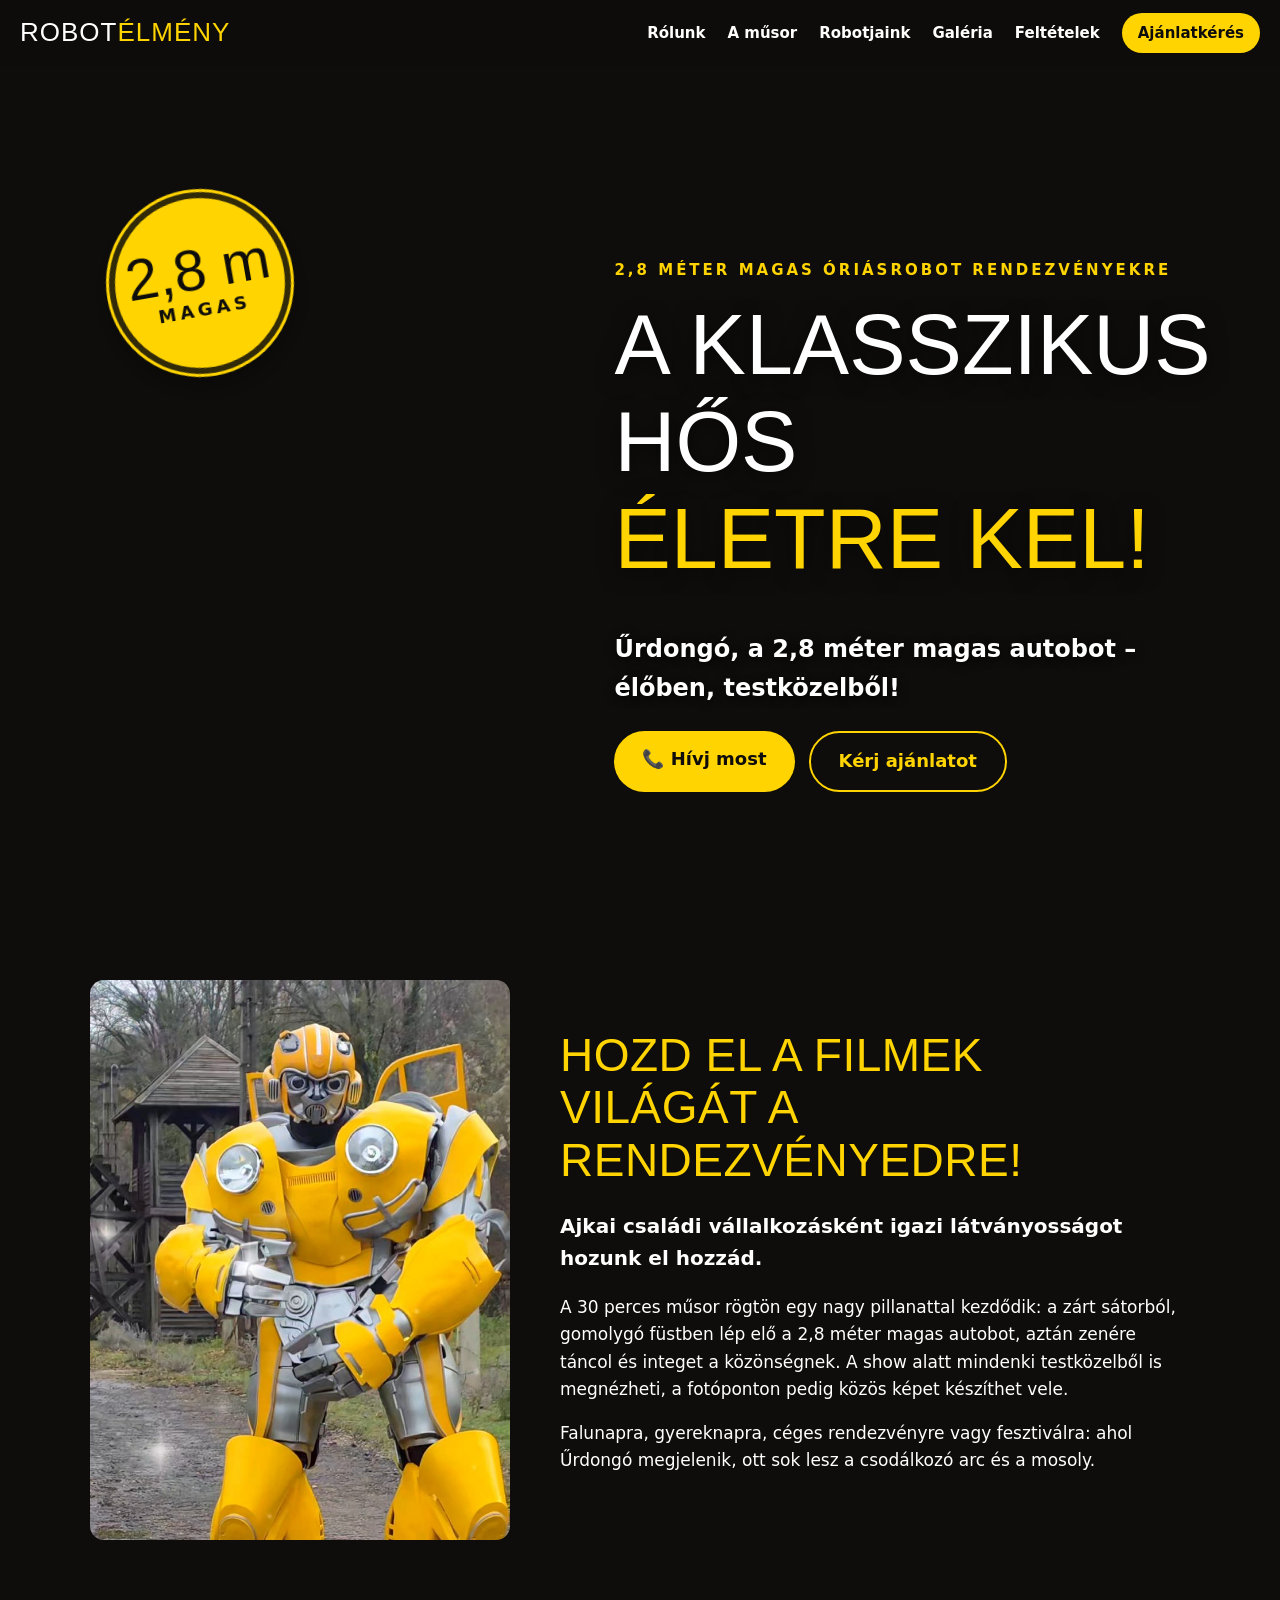
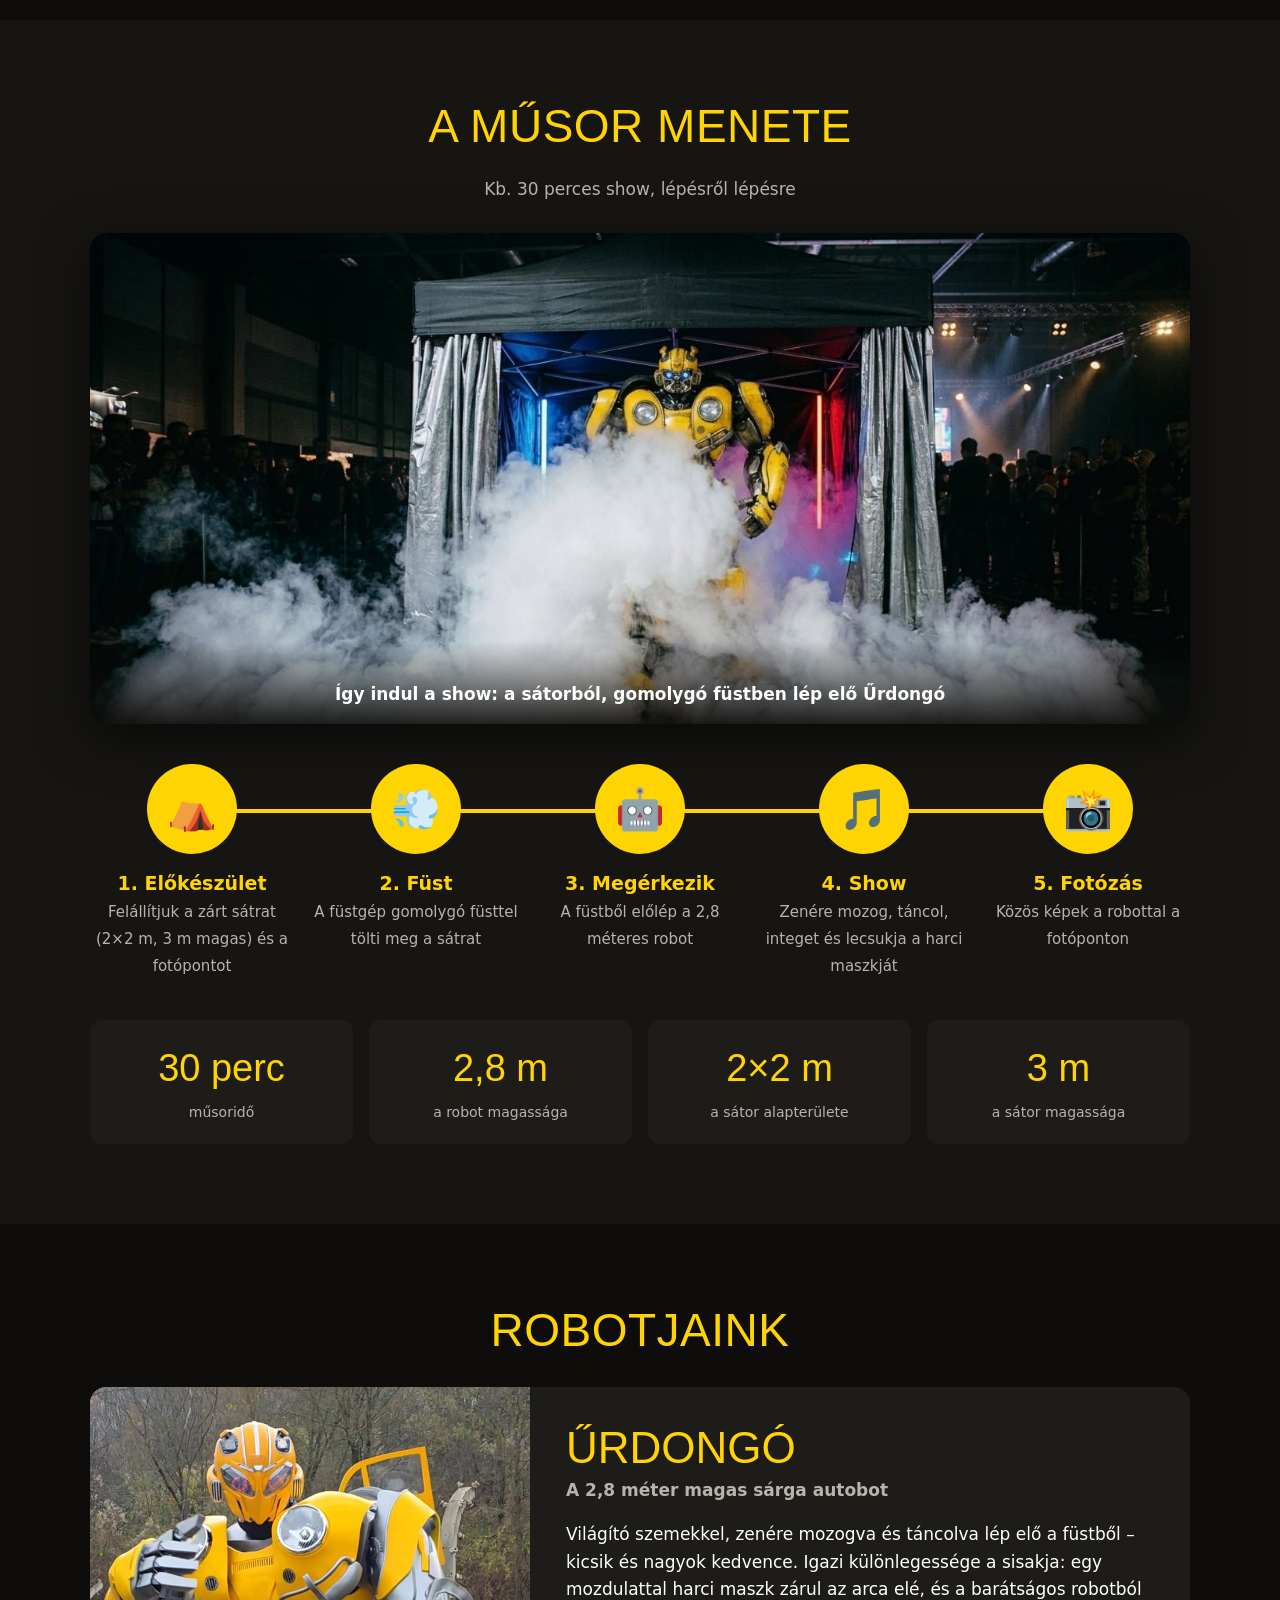
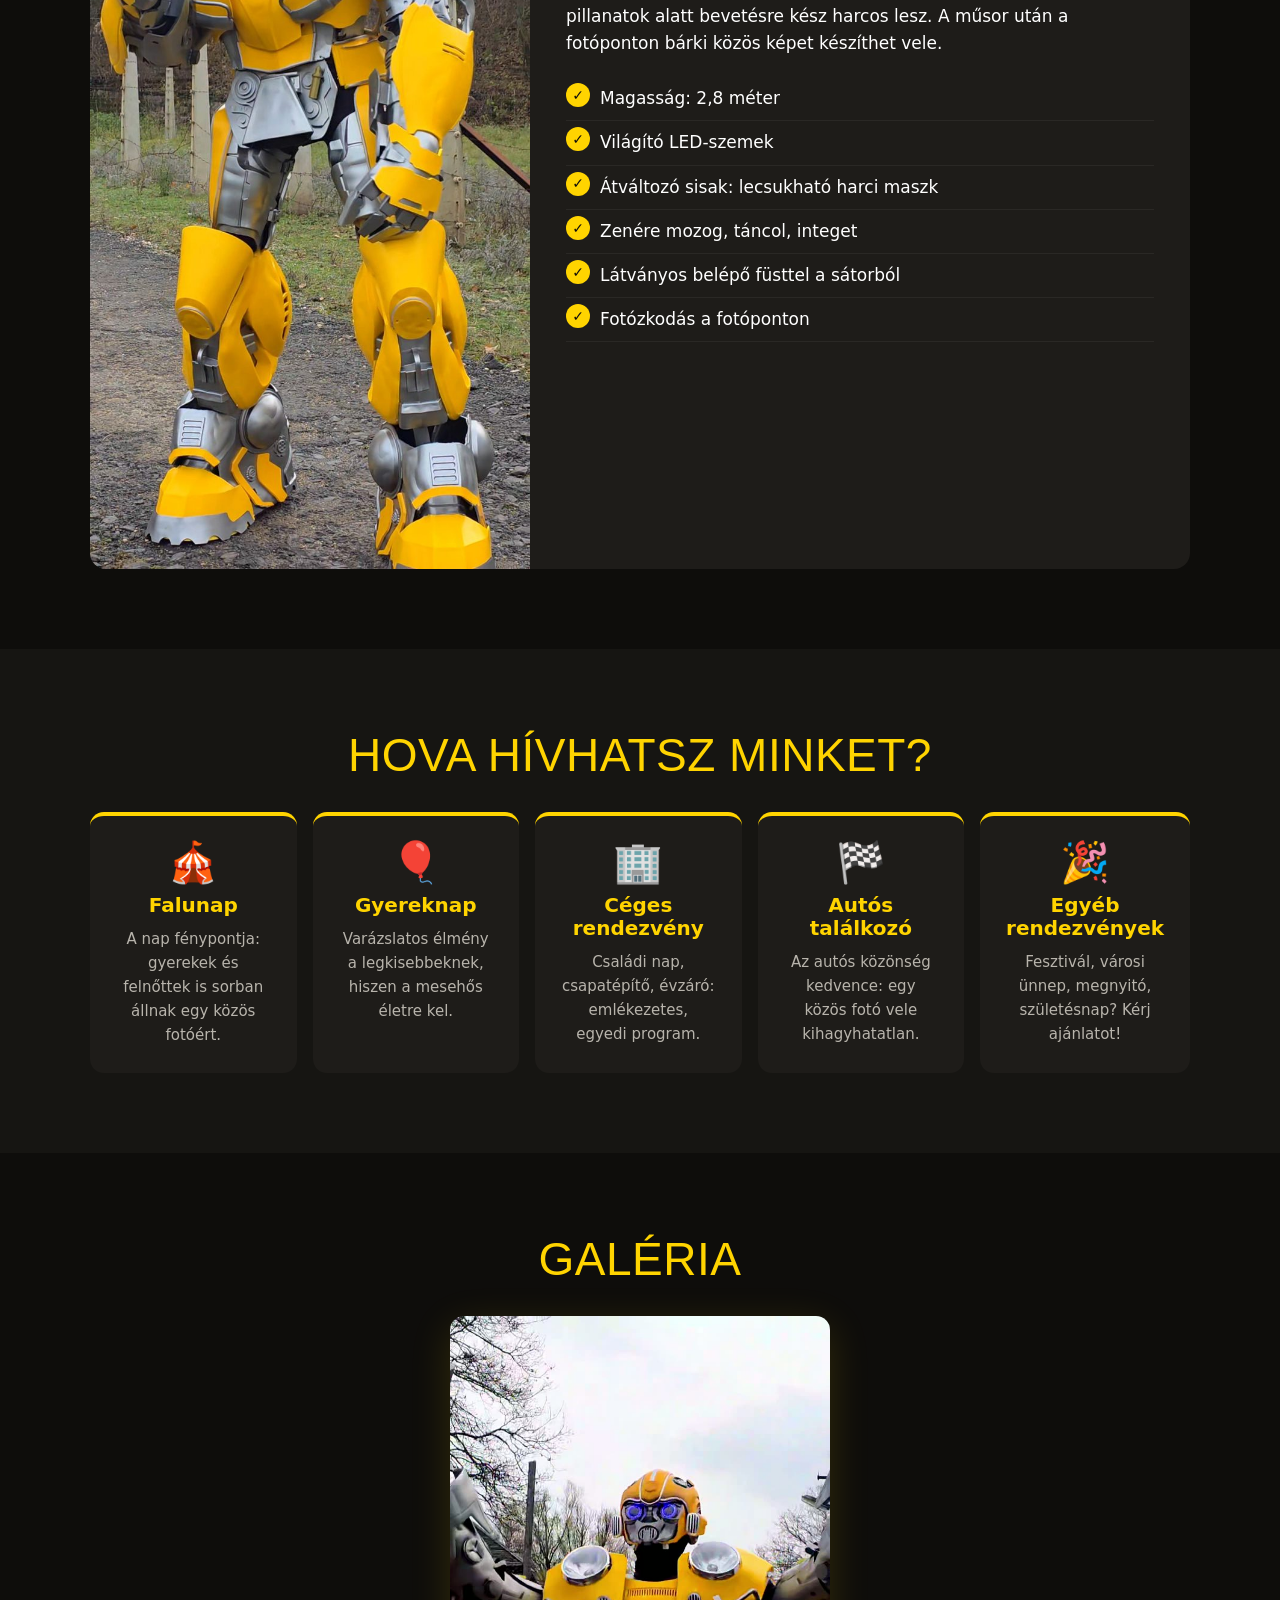
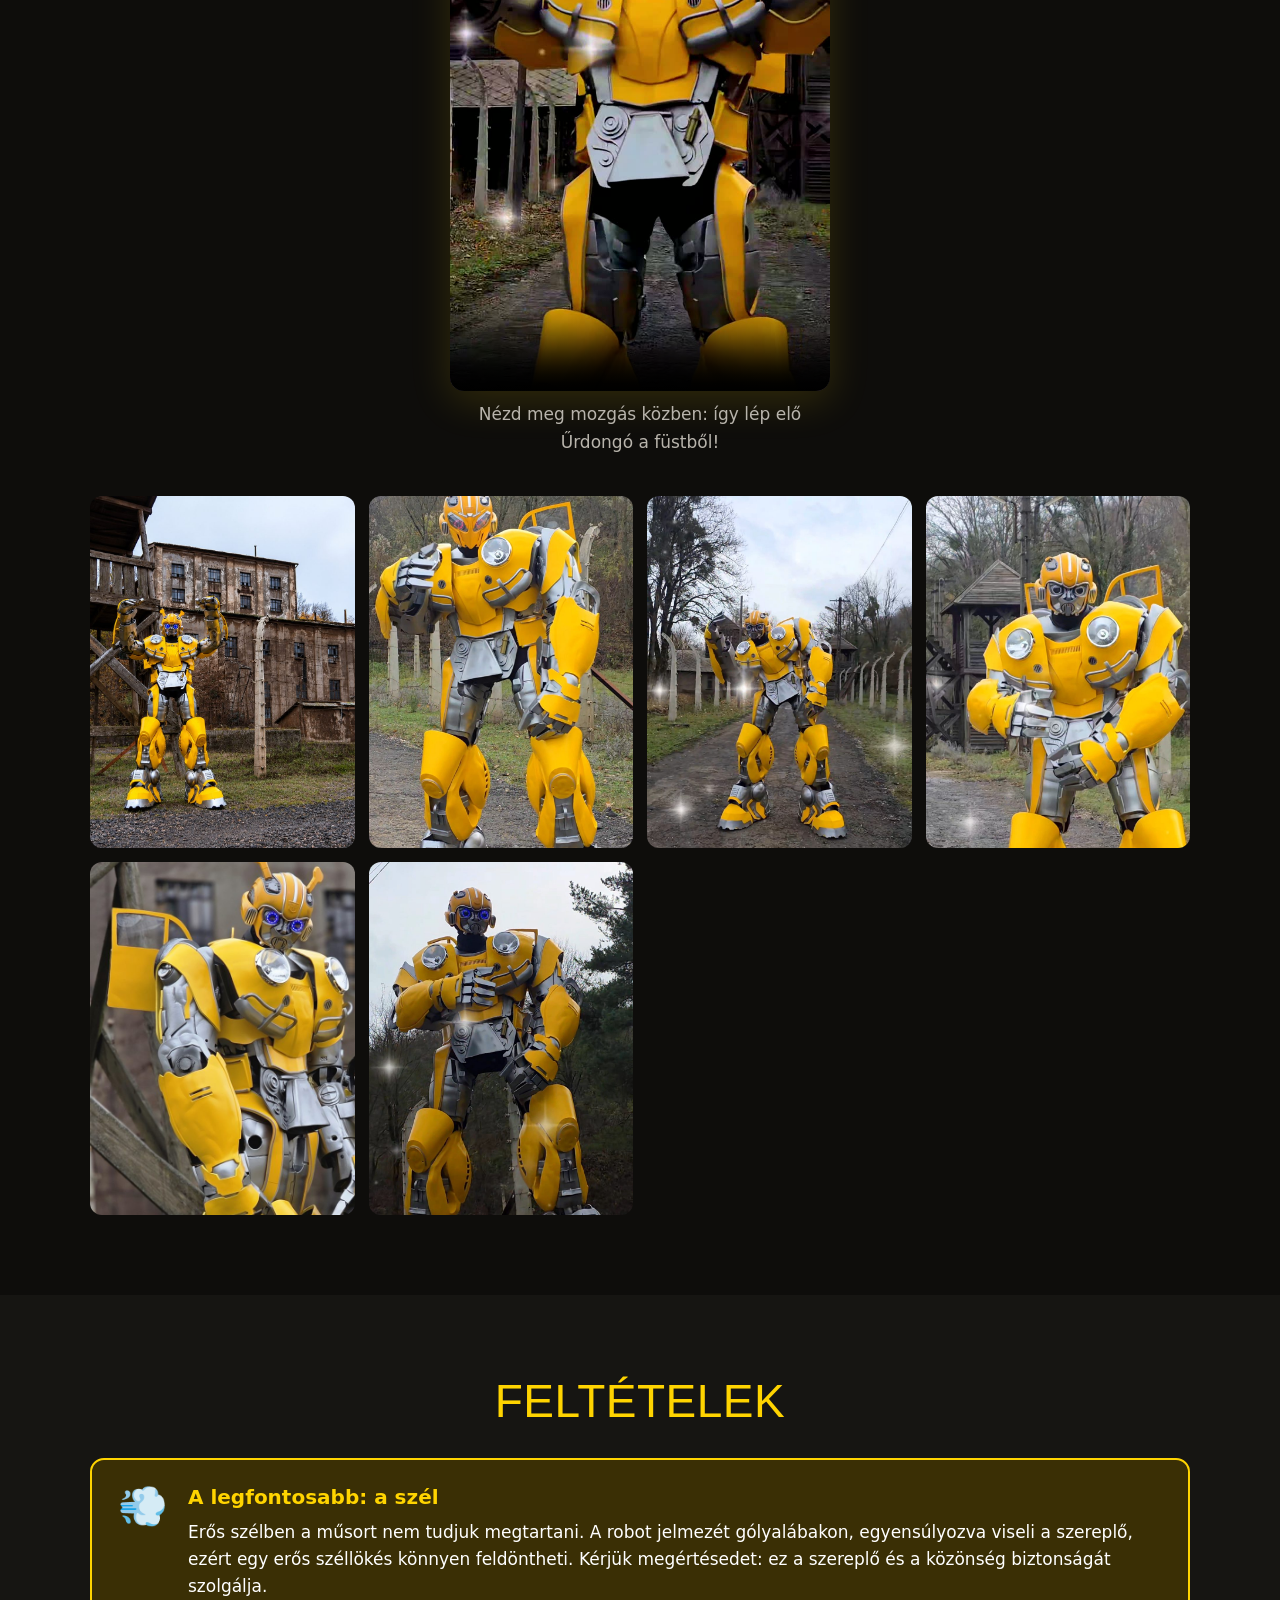
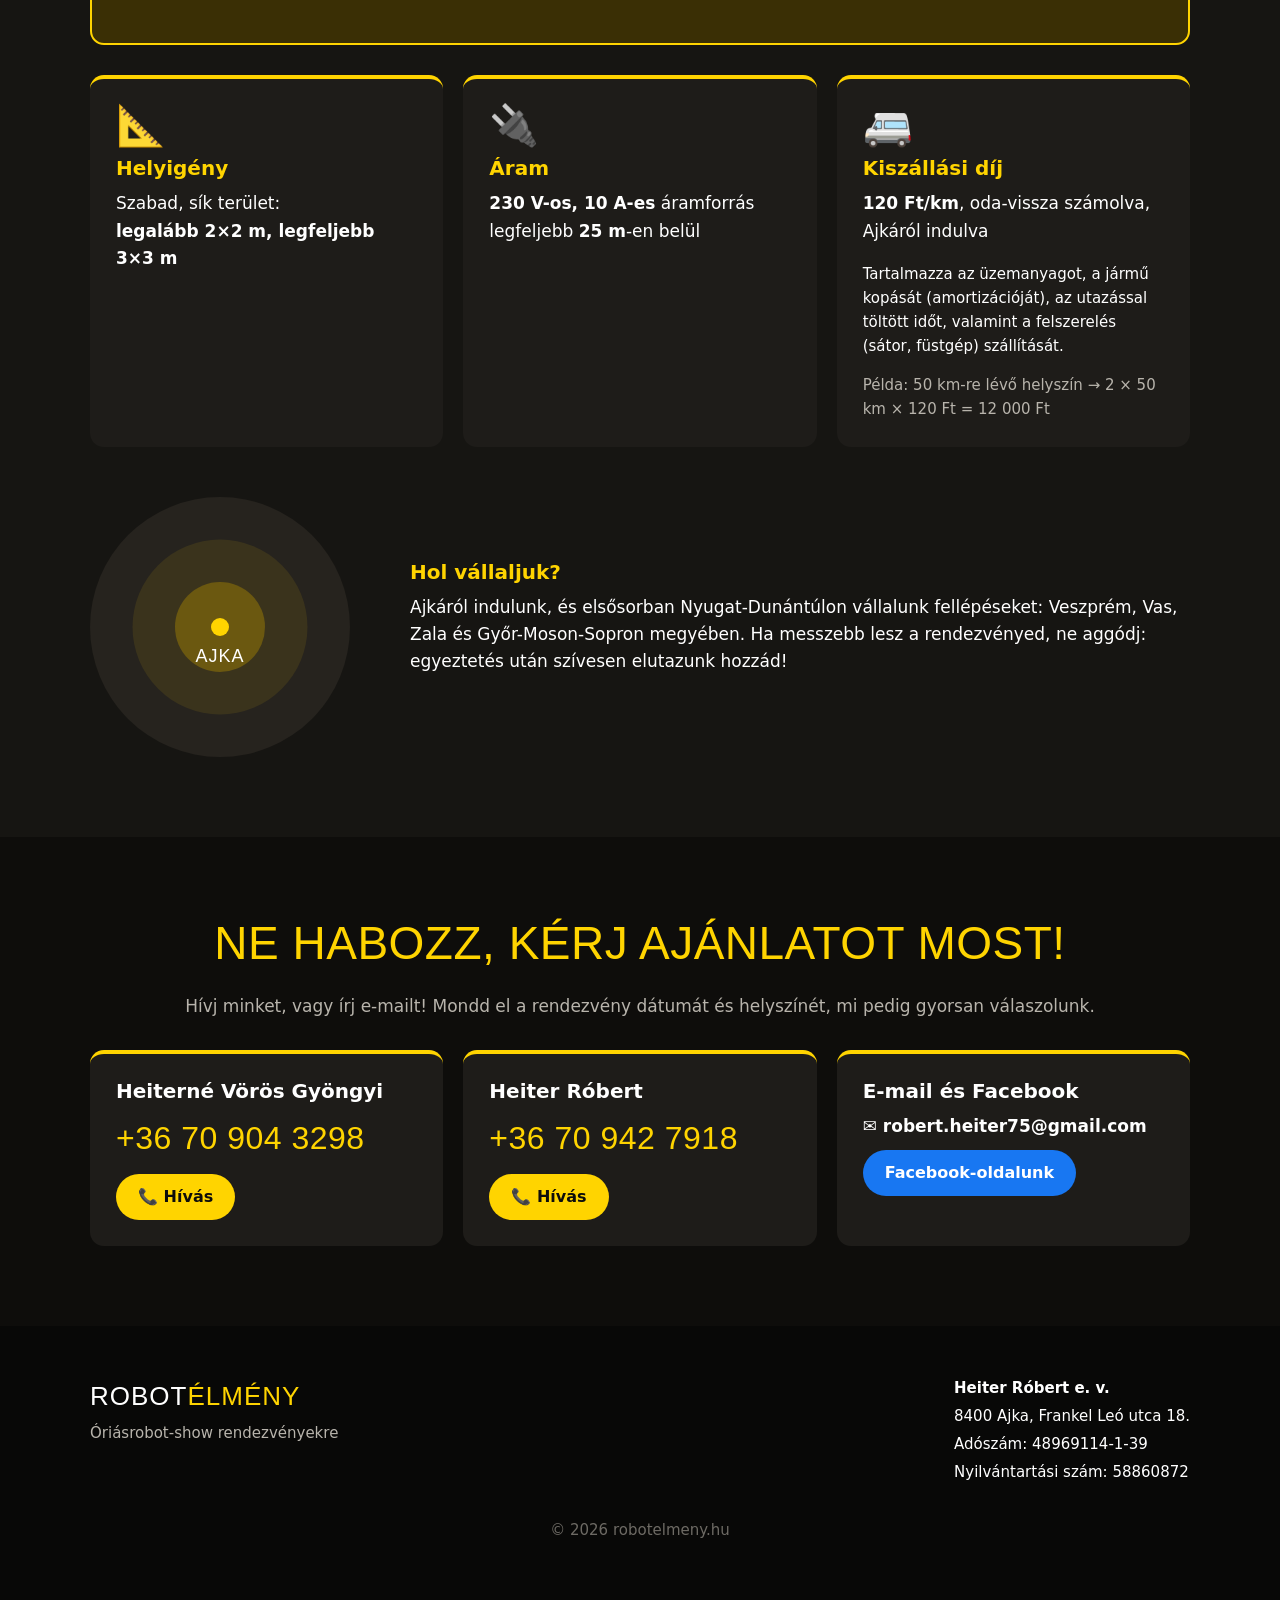
==== index.html @ e16cff4a "Helyesírási és nyelvi javítások Co-Authored-By: Claude Opus 5.5 (1M context) <noreply@anthropic.com>" ====
<!doctype html>
<html lang="hu">
<head>
  <meta charset="utf-8">
  <meta name="viewport" content="width=device-width, initial-scale=1">
  <title>Űrdongó – 2,8 m-es óriásrobot rendezvényekre | Robotélmény, Ajka</title>
  <meta name="description" content="Óriásrobot-show falunapra, gyereknapra, céges rendezvényre. A 2,8 méter magas Űrdongó füstben lép elő a sátorból, zenére táncol, és fotózkodni is lehet vele. Ajka, Nyugat-Dunántúl.">
  <meta property="og:title" content="Űrdongó – óriásrobot a rendezvényedre">
  <meta property="og:description" content="30 perces látványos robotshow füsttel, tánccal és fotóponttal. Kérj ajánlatot!">
  <meta property="og:image" content="https://robotelmeny.hu/images/og.jpg">
  <meta property="og:url" content="https://robotelmeny.hu/">
  <meta property="og:type" content="website">
  <meta name="theme-color" content="#0e0d0b">
  <link rel="canonical" href="https://robotelmeny.hu/">
  <link rel="icon" href="images/favicon.svg" type="image/svg+xml">
  <link rel="preload" as="image" href="images/hero.jpg" media="(min-width: 700px)">
  <link rel="stylesheet" href="css/style.css">
  <script type="application/ld+json">
  {
    "@context": "https://schema.org",
    "@type": "LocalBusiness",
    "name": "Robotélmény – Űrdongó óriásrobot-show",
    "url": "https://robotelmeny.hu/",
    "image": "https://robotelmeny.hu/images/og.jpg",
    "telephone": "+36709427918",
    "email": "robert.heiter75@gmail.com",
    "address": {
      "@type": "PostalAddress",
      "streetAddress": "Frankel Leó utca 18.",
      "postalCode": "8400",
      "addressLocality": "Ajka",
      "addressCountry": "HU"
    },
    "areaServed": ["Veszprém megye", "Vas megye", "Zala megye", "Győr-Moson-Sopron megye"],
    "sameAs": ["https://www.facebook.com/profile.php?id=61596406196055"]
  }
  </script>
</head>
<body>

<header class="topbar">
  <a href="#" class="logo">ROBOT<span>ÉLMÉNY</span></a>
  <button class="menu-btn" aria-label="Menü" aria-expanded="false" aria-controls="menu">☰</button>
  <nav id="menu">
    <a href="#rolunk">Rólunk</a>
    <a href="#musor">A műsor</a>
    <a href="#robotjaink">Robotjaink</a>
    <a href="#galeria">Galéria</a>
    <a href="#feltetelek">Feltételek</a>
    <a href="#kapcsolat" class="nav-cta">Ajánlatkérés</a>
  </nav>
</header>

<!-- 1. NYITÓKÉP -->
<section class="hero">
  <picture>
    <source media="(max-width: 699px)" srcset="images/hero_mobil.jpg">
    <img src="images/hero.jpg" alt="A 2,8 méter magas sárga Űrdongó robot egy régi gyárépület előtt" class="hero-img">
  </picture>
  <div class="height-badge" aria-hidden="true"><b>2,8 m</b><span>magas</span></div>
  <div class="hero-text">
    <p class="kicker">2,8 méter magas óriásrobot rendezvényekre</p>
    <h1>A klasszikus hős<br><span>életre kel!</span></h1>
    <p class="hero-sub">Űrdongó, a 2,8 méter magas autobot – élőben, testközelből!</p>
    <div class="hero-btns">
      <a href="tel:+36709427918" class="btn btn-primary">📞 Hívj most</a>
      <a href="#kapcsolat" class="btn btn-ghost">Kérj ajánlatot</a>
    </div>
  </div>
</section>

<!-- 2. RÓLUNK -->
<section id="rolunk" class="section">
  <div class="wrap two-col">
    <img src="images/rolunk.jpg" alt="Űrdongó közelről, világító kék szemekkel" class="rounded" loading="lazy">
    <div>
      <h2>Hozd el a filmek világát a rendezvényedre!</h2>
      <p class="lead">Ajkai családi vállalkozásként igazi látványosságot hozunk el hozzád.</p>
      <p>A 30 perces műsor rögtön egy nagy pillanattal kezdődik: a zárt sátorból, gomolygó füstben lép elő a 2,8 méter magas autobot, aztán zenére táncol és integet a közönségnek. A show alatt mindenki testközelből is megnézheti, a fotóponton pedig közös képet készíthet vele.</p>
      <p>Falunapra, gyereknapra, céges rendezvényre vagy fesztiválra: ahol Űrdongó megjelenik, ott sok lesz a csodálkozó arc és a mosoly.</p>
    </div>
  </div>
</section>

<!-- 3. A MŰSOR MENETE -->
<section id="musor" class="section section-alt">
  <div class="wrap">
    <h2 class="center">A műsor menete</h2>
    <p class="center muted">Kb. 30 perces show, lépésről lépésre</p>
    <figure class="show-photo">
      <img src="images/sator_fust.jpg" alt="Űrdongó gomolygó füstben lép ki a sátorból a közönség előtt" loading="lazy">
      <figcaption>Így indul a show: a sátorból, gomolygó füstben lép elő Űrdongó</figcaption>
    </figure>
    <ol class="steps">
      <li><span class="ico">⛺</span><b>Előkészület</b><span>Felállítjuk a zárt sátrat (2×2 m, 3 m magas) és a fotópontot</span></li>
      <li><span class="ico">💨</span><b>Füst</b><span>A füstgép gomolygó füsttel tölti meg a sátrat</span></li>
      <li><span class="ico">🤖</span><b>Megérkezik</b><span>A füstből előlép a 2,8 méteres robot</span></li>
      <li><span class="ico">🎵</span><b>Show</b><span>Zenére mozog, táncol, integet és lecsukja a harci maszkját</span></li>
      <li><span class="ico">📸</span><b>Fotózás</b><span>Közös képek a robottal a fotóponton</span></li>
    </ol>
    <div class="facts">
      <div><b>30 perc</b><span>műsoridő</span></div>
      <div><b>2,8 m</b><span>a robot magassága</span></div>
      <div><b>2×2 m</b><span>a sátor alapterülete</span></div>
      <div><b>3 m</b><span>a sátor magassága</span></div>
    </div>
  </div>
</section>

<!-- 4. ROBOTJAINK -->
<section id="robotjaink" class="section">
  <div class="wrap">
    <h2 class="center">Robotjaink</h2>
    <div id="robot-lista" class="robots"></div>
  </div>
</section>

<!-- 5. RENDEZVÉNYEK -->
<section id="rendezvenyek" class="section section-alt">
  <div class="wrap">
    <h2 class="center">Hova hívhatsz minket?</h2>
    <div class="events">
      <div class="card"><span class="ico">🎪</span><h3>Falunap</h3><p>A nap fénypontja: gyerekek és felnőttek is sorban állnak egy közös fotóért.</p></div>
      <div class="card"><span class="ico">🎈</span><h3>Gyereknap</h3><p>Varázslatos élmény a legkisebbeknek, hiszen a mesehős életre kel.</p></div>
      <div class="card"><span class="ico">🏢</span><h3>Céges rendezvény</h3><p>Családi nap, csapatépítő, évzáró: emlékezetes, egyedi program.</p></div>
      <div class="card"><span class="ico">🏁</span><h3>Autós találkozó</h3><p>Az autós közönség kedvence: egy közös fotó vele kihagyhatatlan.</p></div>
      <div class="card"><span class="ico">🎉</span><h3>Egyéb rendezvények</h3><p>Fesztivál, városi ünnep, megnyitó, születésnap? Kérj ajánlatot!</p></div>
    </div>
  </div>
</section>

<!-- 6. GALÉRIA -->
<section id="galeria" class="section">
  <div class="wrap">
    <h2 class="center">Galéria</h2>
    <div class="video-box">
      <video controls playsinline preload="none" poster="video/urdongo_poster.jpg">
        <source src="video/urdongo.mp4" type="video/mp4">
      </video>
      <p class="muted center">Nézd meg mozgás közben: így lép elő Űrdongó a füstből!</p>
    </div>
    <div id="galeria-lista" class="gallery"></div>
  </div>
</section>

<!-- 7. FELTÉTELEK -->
<section id="feltetelek" class="section section-alt">
  <div class="wrap">
    <h2 class="center">Feltételek</h2>

    <div class="warning">
      <span class="ico">💨</span>
      <div>
        <h3>A legfontosabb: a szél</h3>
        <p>Erős szélben a műsort nem tudjuk megtartani. A robot jelmezét gólyalábakon, egyensúlyozva viseli a szereplő, ezért egy erős széllökés könnyen feldöntheti. Kérjük megértésedet: ez a szereplő és a közönség biztonságát szolgálja.</p>
      </div>
    </div>

    <div class="cols3">
      <div class="card">
        <span class="ico">📐</span>
        <h3>Helyigény</h3>
        <p>Szabad, sík terület:<br><b>legalább 2×2 m, legfeljebb 3×3 m</b></p>
      </div>
      <div class="card">
        <span class="ico">🔌</span>
        <h3>Áram</h3>
        <p><b>230 V-os, 10 A-es</b> áramforrás<br>legfeljebb <b>25 m</b>-en belül</p>
      </div>
      <div class="card">
        <span class="ico">🚐</span>
        <h3>Kiszállási díj</h3>
        <p><b>120 Ft/km</b>, oda-vissza számolva, Ajkáról indulva</p>
        <p class="small">Tartalmazza az üzemanyagot, a jármű kopását (amortizációját), az utazással töltött időt, valamint a felszerelés (sátor, füstgép) szállítását.</p>
        <p class="small muted">Példa: 50 km-re lévő helyszín → 2 × 50 km × 120 Ft = 12 000 Ft</p>
      </div>
    </div>

    <div class="area">
      <div class="area-map" aria-hidden="true">
        <div class="ring r3"></div><div class="ring r2"></div><div class="ring r1"></div>
        <div class="dot"></div><span class="city">AJKA</span>
      </div>
      <div>
        <h3>Hol vállaljuk?</h3>
        <p>Ajkáról indulunk, és elsősorban Nyugat-Dunántúlon vállalunk fellépéseket: Veszprém, Vas, Zala és Győr-Moson-Sopron megyében. Ha messzebb lesz a rendezvényed, ne aggódj: egyeztetés után szívesen elutazunk hozzád!</p>
      </div>
    </div>
  </div>
</section>

<!-- 8. KAPCSOLAT -->
<section id="kapcsolat" class="section">
  <div class="wrap">
    <h2 class="center">Ne habozz, kérj ajánlatot most!</h2>
    <p class="center muted">Hívj minket, vagy írj e-mailt! Mondd el a rendezvény dátumát és helyszínét, mi pedig gyorsan válaszolunk.</p>
    <div class="contacts">
      <div class="card person">
        <h3>Heiterné Vörös Gyöngyi</h3>
        <a href="tel:+36709043298" class="phone">+36 70 904 3298</a>
        <a href="tel:+36709043298" class="btn btn-primary btn-sm">📞 Hívás</a>
      </div>
      <div class="card person">
        <h3>Heiter Róbert</h3>
        <a href="tel:+36709427918" class="phone">+36 70 942 7918</a>
        <a href="tel:+36709427918" class="btn btn-primary btn-sm">📞 Hívás</a>
      </div>
      <div class="card person">
        <h3>E-mail és Facebook</h3>
        <a href="mailto:robert.heiter75@gmail.com" class="mail">✉️ robert.heiter75@gmail.com</a>
        <a href="https://www.facebook.com/profile.php?id=61596406196055" target="_blank" rel="noopener" class="btn btn-fb btn-sm">Facebook-oldalunk</a>
      </div>
    </div>
  </div>
</section>

<footer class="footer">
  <div class="wrap footer-grid">
    <div>
      <p class="logo">ROBOT<span>ÉLMÉNY</span></p>
      <p class="muted">Óriásrobot-show rendezvényekre</p>
    </div>
    <div>
      <p><b>Heiter Róbert e. v.</b></p>
      <p>8400 Ajka, Frankel Leó utca 18.</p>
      <p>Adószám: 48969114-1-39</p>
      <p>Nyilvántartási szám: 58860872</p>
    </div>
  </div>
  <p class="copy">© <span id="ev">2026</span> robotelmeny.hu</p>
</footer>

<a href="tel:+36709427918" class="call-bar">📞 Hívj most: +36 70 942 7918</a>

<div class="lightbox" id="lightbox" hidden>
  <button class="lb-close" aria-label="Bezárás">×</button>
  <button class="lb-prev" aria-label="Előző">‹</button>
  <img alt="">
  <button class="lb-next" aria-label="Következő">›</button>
  <p class="lb-cap"></p>
</div>

<script src="js/main.js"></script>
</body>
</html>
---- css/style.css ----
:root {
  --sarga: #ffd400;
  --fekete: #0e0d0b;
  --kartya: #1e1c19;
  --kartya2: #2a2825;
  --szurke: #b8b4ac;
  --feher: #fff;
  --cim: Impact, Haettenschweiler, "Arial Narrow Bold", "Franklin Gothic Bold", sans-serif;
  --szoveg: "Segoe UI", system-ui, -apple-system, Roboto, Arial, sans-serif;
}

* { box-sizing: border-box; }
html { scroll-behavior: smooth; scroll-padding-top: 70px; }
body { margin: 0; background: var(--fekete); color: var(--feher); font: 17px/1.6 var(--szoveg); }
img { max-width: 100%; display: block; }
a { color: var(--sarga); }
h1, h2, h3 { line-height: 1.15; margin: 0 0 .5em; }
h2 { font-family: var(--cim); font-weight: 400; font-size: clamp(30px, 5vw, 46px); color: var(--sarga); text-transform: uppercase; letter-spacing: .5px; }
h3 { font-size: 20px; color: var(--sarga); }
p { margin: 0 0 1em; }
.center { text-align: center; }
.muted { color: var(--szurke); }
.small { font-size: 15px; }
.wrap { max-width: 1140px; margin: 0 auto; padding: 0 20px; }
.section { padding: 80px 0; }
.section-alt { background: #161512; }
.rounded { border-radius: 14px; }
.ico { font-size: 40px; display: block; line-height: 1; margin-bottom: 12px; }

/* fejléc */
.topbar { position: fixed; inset: 0 0 auto; z-index: 50; display: flex; align-items: center; justify-content: space-between;
  padding: 12px 20px; background: rgba(14, 13, 11, .88); backdrop-filter: blur(8px); }
.logo { font-family: var(--cim); font-size: 26px; color: var(--feher); text-decoration: none; letter-spacing: 1px; margin: 0; }
.logo span { color: var(--sarga); }
nav { display: flex; gap: 22px; align-items: center; }
nav a { color: var(--feher); text-decoration: none; font-weight: 600; font-size: 15px; }
nav a:hover { color: var(--sarga); }
.nav-cta { background: var(--sarga); color: var(--fekete) !important; padding: 8px 16px; border-radius: 30px; }
.menu-btn { display: none; background: none; border: 0; color: var(--sarga); font-size: 30px; cursor: pointer; }

/* gombok */
.btn { display: inline-block; padding: 14px 28px; border-radius: 40px; font-weight: 700; text-decoration: none; font-size: 18px; transition: transform .15s; }
.btn:hover { transform: translateY(-2px); }
.btn-primary { background: var(--sarga); color: var(--fekete); }
.btn-ghost { border: 2px solid var(--sarga); color: var(--sarga); }
.btn-fb { background: #1877f2; color: #fff; }
.btn-sm { padding: 10px 22px; font-size: 16px; }

/* nyitókép */
.hero { position: relative; min-height: 100vh; min-height: 100svh; display: flex; align-items: flex-end; overflow: hidden; }
.hero picture, .hero-img { position: absolute; inset: 0; width: 100%; height: 100%; }
.hero-img { object-fit: cover; object-position: 30% 50%; }
.hero::after { content: ""; position: absolute; inset: 0;
  background: linear-gradient(270deg, rgba(14,13,11,.88) 0%, rgba(14,13,11,.55) 38%, rgba(14,13,11,0) 58%),
              linear-gradient(0deg, rgba(14,13,11,1) 0%, rgba(14,13,11,0) 30%); }
.hero-text { position: relative; z-index: 2; padding: 0 5vw 12vh 20px; max-width: min(640px, 47vw); box-sizing: content-box; margin-left: auto; }
.kicker { text-transform: uppercase; letter-spacing: 3px; font-weight: 700; color: var(--sarga); font-size: 15px; }
.hero h1 { font-family: var(--cim); font-weight: 400; font-size: clamp(46px, 6.6vw, 96px); text-transform: uppercase; color: var(--feher);
  text-shadow: 0 4px 20px rgba(0,0,0,.6); }
.hero h1 span { color: var(--sarga); }
.hero-sub { font-size: clamp(18px, 2.2vw, 24px); font-weight: 600; text-shadow: 0 2px 10px rgba(0,0,0,.8); }
.height-badge { position: absolute; z-index: 3; left: 9%; top: 22%; width: 170px; height: 170px; border-radius: 50%;
  background: var(--sarga); color: var(--fekete); display: flex; flex-direction: column; align-items: center; justify-content: center;
  transform: rotate(-10deg); box-shadow: 0 0 0 6px rgba(14,13,11,.85), 0 0 0 9px var(--sarga), 0 12px 40px rgba(0,0,0,.6);
  animation: badge-in .8s cubic-bezier(.2,1.6,.4,1) .3s both; }
.height-badge b { font-family: var(--cim); font-weight: 400; font-size: 58px; line-height: .95; }
.height-badge span { font-weight: 900; font-size: 18px; letter-spacing: 4px; text-transform: uppercase; }
@keyframes badge-in { from { opacity: 0; transform: scale(.3) rotate(-40deg); } to { opacity: 1; transform: scale(1) rotate(-10deg); } }
.hero-btns { display: flex; gap: 14px; flex-wrap: wrap; margin-top: 24px; }

/* rólunk */
.two-col { display: grid; grid-template-columns: 2fr 3fr; gap: 50px; align-items: center; }
.two-col img { max-height: 560px; width: 100%; object-fit: cover; }
.lead { font-size: 20px; font-weight: 600; }

/* műsor */
.show-photo { margin: 30px 0 10px; position: relative; border-radius: 16px; overflow: hidden; box-shadow: 0 14px 50px rgba(0,0,0,.6); }
.show-photo img { width: 100%; aspect-ratio: 1408 / 628; object-fit: cover; }
.show-photo figcaption { position: absolute; left: 0; right: 0; bottom: 0; padding: 40px 20px 16px; text-align: center; font-weight: 700;
  background: linear-gradient(0deg, rgba(14,13,11,.9), rgba(14,13,11,0)); }
.steps { list-style: none; padding: 0; margin: 40px 0; display: grid; grid-template-columns: repeat(5, 1fr); gap: 20px; position: relative; counter-reset: lepes; }
.steps::before { content: ""; position: absolute; top: 45px; left: 10%; right: 10%; height: 4px; background: var(--sarga); }
.steps li { position: relative; text-align: center; counter-increment: lepes; }
.steps .ico { width: 90px; height: 90px; margin: 0 auto 14px; border-radius: 50%; background: var(--sarga); display: grid; place-items: center; font-size: 40px; }
.steps b { display: block; color: var(--sarga); font-size: 19px; }
.steps b::before { content: counter(lepes) ". "; }
.steps li > span:last-child { color: var(--szurke); font-size: 15px; }
.facts { display: grid; grid-template-columns: repeat(4, 1fr); gap: 16px; }
.facts div { background: var(--kartya); border-radius: 12px; padding: 18px; text-align: center; }
.facts b { display: block; font-family: var(--cim); font-weight: 400; font-size: 38px; color: var(--sarga); }
.facts span { color: var(--szurke); font-size: 14px; }

/* kártyák */
.card { background: var(--kartya); border-radius: 14px; padding: 26px; border-top: 4px solid var(--sarga); }
.card p:last-child { margin-bottom: 0; }
.events { display: grid; grid-template-columns: repeat(5, 1fr); gap: 16px; margin-top: 30px; }
.events .card { text-align: center; }
.events p { color: var(--szurke); font-size: 15px; }

/* robotok */
.robots { display: grid; gap: 30px; margin-top: 30px; }
.robot { display: grid; grid-template-columns: 2fr 3fr; gap: 0; background: var(--kartya); border-radius: 16px; overflow: hidden; }
.robot img { width: 100%; height: 100%; object-fit: cover; object-position: 50% 0; }
.robot-body { padding: 36px; }
.robot-body h3 { font-family: var(--cim); font-weight: 400; font-size: 44px; text-transform: uppercase; margin-bottom: 4px; }
.robot-sub { color: var(--szurke); font-weight: 600; }
.robot ul { list-style: none; padding: 0; margin: 20px 0 0; }
.robot li { padding: 8px 0 8px 34px; position: relative; border-bottom: 1px solid var(--kartya2); }
.robot li::before { content: "✓"; position: absolute; left: 0; top: 6px; width: 24px; height: 24px; border-radius: 50%; background: var(--sarga); color: var(--fekete);
  font-weight: 900; font-size: 14px; display: grid; place-items: center; }

/* galéria */
.video-box { max-width: 380px; margin: 30px auto 40px; }
.video-box video { width: 100%; aspect-ratio: 9 / 16; border-radius: 14px; background: #000; display: block; margin-bottom: 10px; box-shadow: 0 10px 40px rgba(255,212,0,.15); }
.gallery { display: grid; grid-template-columns: repeat(auto-fill, minmax(250px, 1fr)); gap: 14px; margin-top: 30px; }
.gallery button { display: block; width: 100%; padding: 0; border: 0; background: none; cursor: zoom-in; border-radius: 12px; overflow: hidden; }
.gallery img { width: 100%; aspect-ratio: 3 / 4; object-fit: cover; object-position: 50% 25%; transition: transform .3s; }
.gallery button:hover img { transform: scale(1.04); }
.lightbox { position: fixed; inset: 0; z-index: 100; background: rgba(0,0,0,.94); display: grid; place-items: center; }
.lightbox[hidden] { display: none; }
.lightbox img { max-width: 92vw; max-height: 84vh; border-radius: 8px; }
.lightbox button { position: absolute; background: none; border: 0; color: #fff; font-size: 54px; cursor: pointer; padding: 10px 18px; }
.lb-close { top: 6px; right: 10px; }
.lb-prev { left: 4px; top: 50%; transform: translateY(-50%); }
.lb-next { right: 4px; top: 50%; transform: translateY(-50%); }
.lb-cap { position: absolute; bottom: 12px; left: 0; right: 0; text-align: center; color: var(--szurke); }

/* feltételek */
.warning { display: flex; gap: 20px; align-items: flex-start; background: #3a2f05; border: 2px solid var(--sarga); border-radius: 14px; padding: 26px; margin: 30px 0; }
.warning .ico { margin: 0; }
.cols3 { display: grid; grid-template-columns: repeat(3, 1fr); gap: 20px; }
.area { display: grid; grid-template-columns: 280px 1fr; gap: 40px; align-items: center; margin-top: 50px; }
.area-map { position: relative; width: 260px; height: 260px; }
.ring { position: absolute; border-radius: 50%; left: 50%; top: 50%; transform: translate(-50%, -50%); }
.r3 { width: 260px; height: 260px; background: #26231e; }
.r2 { width: 175px; height: 175px; background: #3a331c; }
.r1 { width: 90px; height: 90px; background: #6b5810; }
.dot { position: absolute; left: 50%; top: 50%; width: 18px; height: 18px; margin: -9px; border-radius: 50%; background: var(--sarga); box-shadow: 0 0 0 0 rgba(255,212,0,.7); animation: pulzus 2s infinite; }
.city { position: absolute; left: 0; right: 0; top: 56%; text-align: center; font-family: var(--cim); font-size: 18px; letter-spacing: 1px; }
@keyframes pulzus { 70% { box-shadow: 0 0 0 22px rgba(255,212,0,0); } 100% { box-shadow: 0 0 0 0 rgba(255,212,0,0); } }

/* kapcsolat */
.contacts { display: grid; grid-template-columns: repeat(3, 1fr); gap: 20px; margin-top: 30px; }
.person { display: flex; flex-direction: column; align-items: flex-start; gap: 10px; }
.person h3 { color: var(--feher); margin: 0; }
.phone { font-family: var(--cim); font-size: 32px; color: var(--sarga); text-decoration: none; letter-spacing: .5px; }
.mail { color: var(--feher); word-break: break-all; text-decoration: none; font-weight: 600; }
.mail:hover { color: var(--sarga); }

/* lábléc */
.footer { background: #080807; padding: 50px 0 90px; font-size: 15px; }
.footer p { margin: 0 0 4px; }
.footer-grid { display: flex; justify-content: space-between; gap: 30px; flex-wrap: wrap; }
.copy { text-align: center; color: #6d6a64; margin-top: 30px !important; }

.call-bar { display: none; }

/* megjelenés görgetéskor */
.reveal { opacity: 0; transform: translateY(30px); transition: opacity .7s, transform .7s; }
.reveal.show { opacity: 1; transform: none; }
@media (prefers-reduced-motion: reduce) { .height-badge { animation: none; } .reveal { opacity: 1; transform: none; } html { scroll-behavior: auto; } .dot { animation: none; } }

/* tablet */
@media (max-width: 980px) {
  .events { grid-template-columns: repeat(2, 1fr); }
  .events .card:last-child { grid-column: span 2; }
  .steps { grid-template-columns: 1fr; gap: 16px; text-align: left; }
  .steps::before { left: 44px; right: auto; top: 20px; bottom: 20px; width: 4px; height: auto; }
  .steps li { display: grid; grid-template-columns: 90px 1fr; column-gap: 18px; text-align: left; align-items: center; }
  .steps .ico { grid-row: span 2; margin: 0; }
  .cols3, .contacts { grid-template-columns: 1fr; }
}

/* telefon */
@media (max-width: 760px) {
  .show-photo img { aspect-ratio: 4 / 3; object-position: 54% 40%; }
  .show-photo figcaption { position: static; background: var(--kartya); padding: 12px 16px; font-size: 15px; }
  .gallery { grid-template-columns: repeat(2, 1fr); gap: 10px; }
  .section { padding: 60px 0; }
  .menu-btn { display: block; }
  nav { display: none; position: absolute; top: 100%; left: 0; right: 0; flex-direction: column; gap: 0; background: var(--fekete); border-top: 1px solid var(--kartya2); }
  nav.open { display: flex; }
  nav a { padding: 14px 20px; width: 100%; border-bottom: 1px solid var(--kartya2); font-size: 17px; }
  .nav-cta { border-radius: 0; }
  .hero { display: block; min-height: 0; }
  .hero picture { position: relative; display: block; height: 68vh; height: 68svh; }
  .hero::after { top: 0; bottom: auto; height: 68svh; background: linear-gradient(0deg, rgba(14,13,11,1) 0%, rgba(14,13,11,0) 30%); }
  .hero-text { padding: 0 20px 40px; margin: -40px 0 0; max-width: none; box-sizing: border-box; }
  .hero-img { object-position: 50% 30%; }
  .height-badge { left: auto; right: 14px; top: 78px; width: 104px; height: 104px; box-shadow: 0 0 0 4px rgba(14,13,11,.85), 0 0 0 6px var(--sarga), 0 8px 24px rgba(0,0,0,.6); }
  .height-badge b { font-size: 36px; }
  .height-badge span { font-size: 12px; letter-spacing: 2px; }
  .two-col, .robot { grid-template-columns: 1fr; gap: 30px; }
  .robot { gap: 0; }
  .robot img { max-height: 600px; object-position: 50% 0; }
  .robot-body { padding: 26px; }
  .facts { grid-template-columns: repeat(2, 1fr); }
  .events { grid-template-columns: 1fr; }
  .events .card:last-child { grid-column: auto; }
  .area { grid-template-columns: 1fr; justify-items: center; text-align: center; }
  .warning { flex-direction: column; gap: 10px; }
  .call-bar { display: block; position: fixed; left: 0; right: 0; bottom: 0; z-index: 60; background: var(--sarga); color: var(--fekete);
    text-align: center; font-weight: 800; font-size: 18px; padding: 15px; text-decoration: none; box-shadow: 0 -4px 20px rgba(0,0,0,.5); }
}

/* tablet: keskenyebb nyitószöveg, hogy ne lógjon a robotra */
@media (min-width: 761px) and (max-width: 1100px) {
  .hero-text { max-width: 40vw; padding-right: 4vw; }
  .hero h1 { font-size: 5.8vw; }
  .hero-sub { font-size: 17px; }
  .kicker { font-size: 13px; letter-spacing: 2px; }
  .height-badge { left: 4%; width: 140px; height: 140px; }
  .height-badge b { font-size: 46px; }
  .height-badge span { font-size: 15px; }
}

/* álló tablet: a kép fölül, a szöveg alatta, mint telefonon */
@media (min-width: 761px) and (max-width: 1100px) and (orientation: portrait) {
  .hero { display: block; min-height: 0; }
  .hero picture { position: relative; display: block; height: 62vh; }
  .hero::after { top: 0; bottom: auto; height: 62vh; background: linear-gradient(0deg, rgba(14,13,11,1) 0%, rgba(14,13,11,0) 30%); }
  .hero-img { object-position: 38% 30%; }
  .hero-text { max-width: none; margin: -50px 0 0; padding: 0 6vw 60px; box-sizing: border-box; }
  .hero h1 { font-size: 9vw; }
}
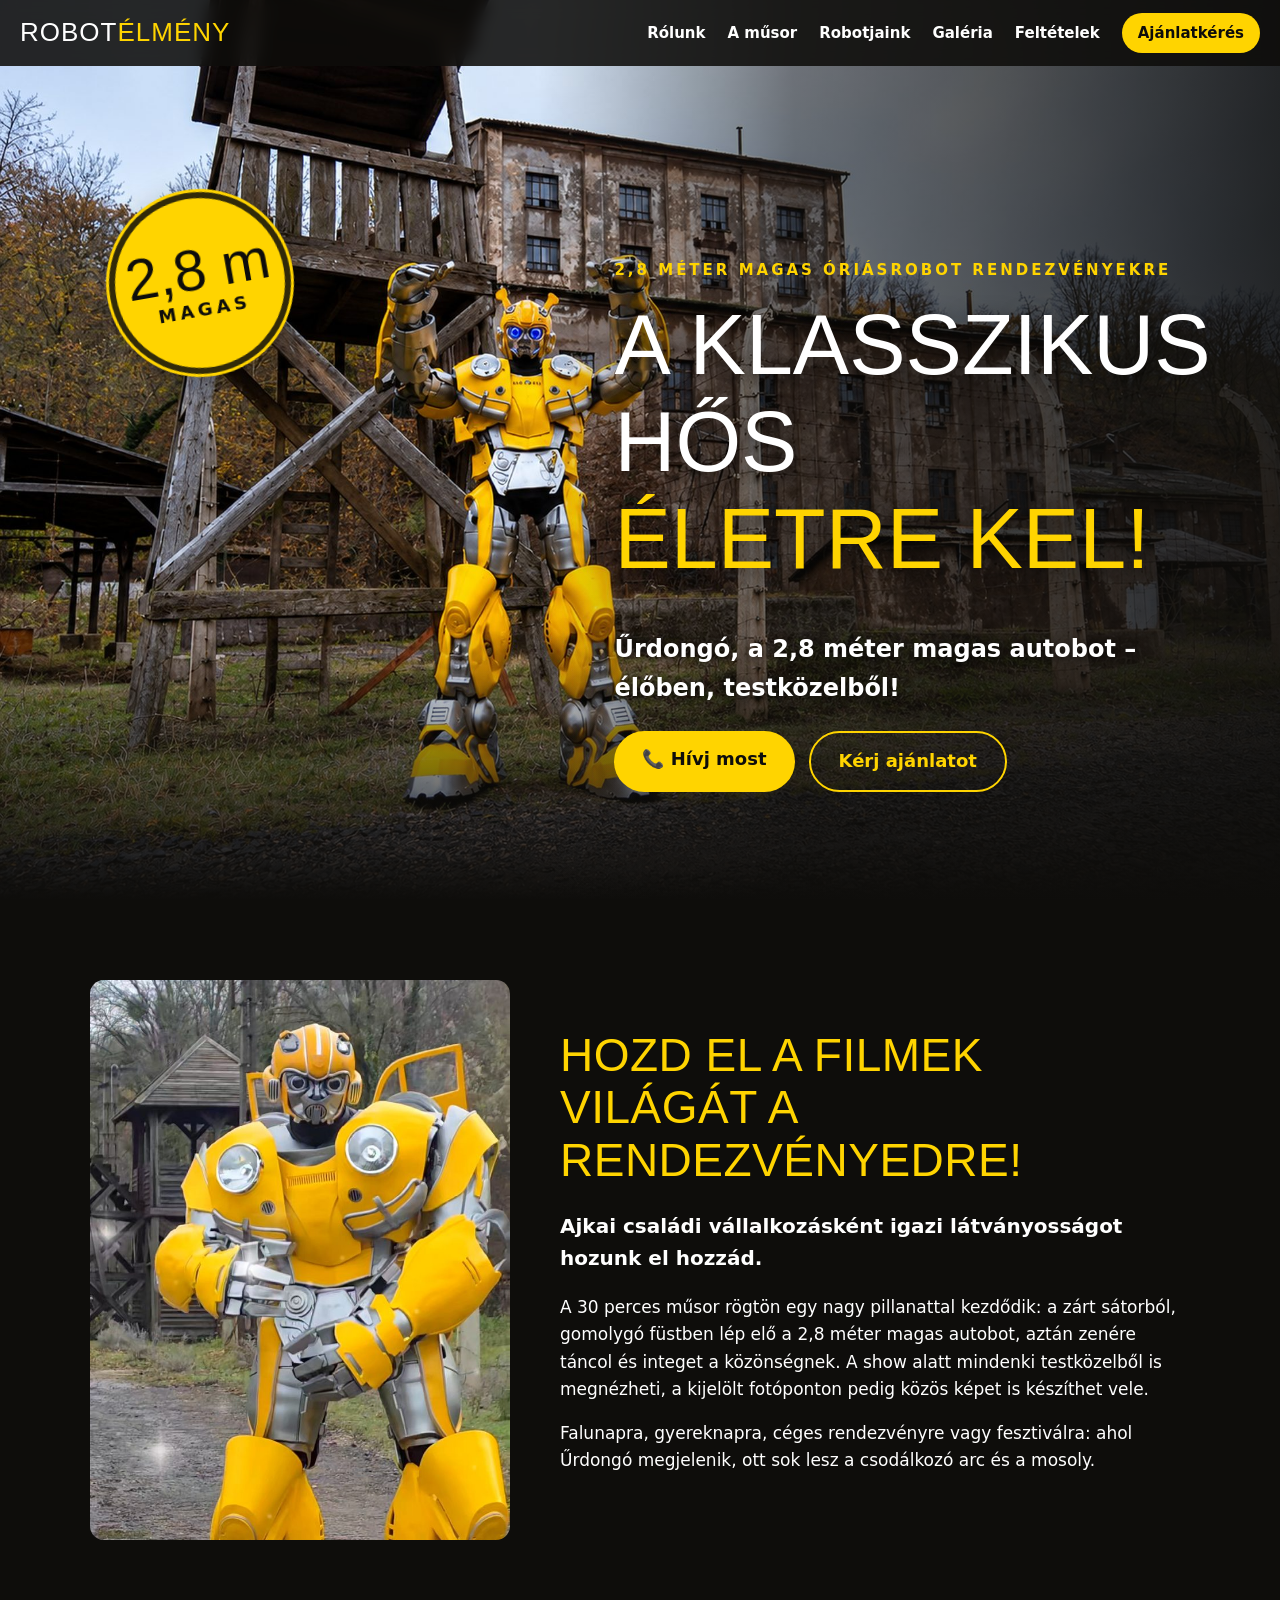
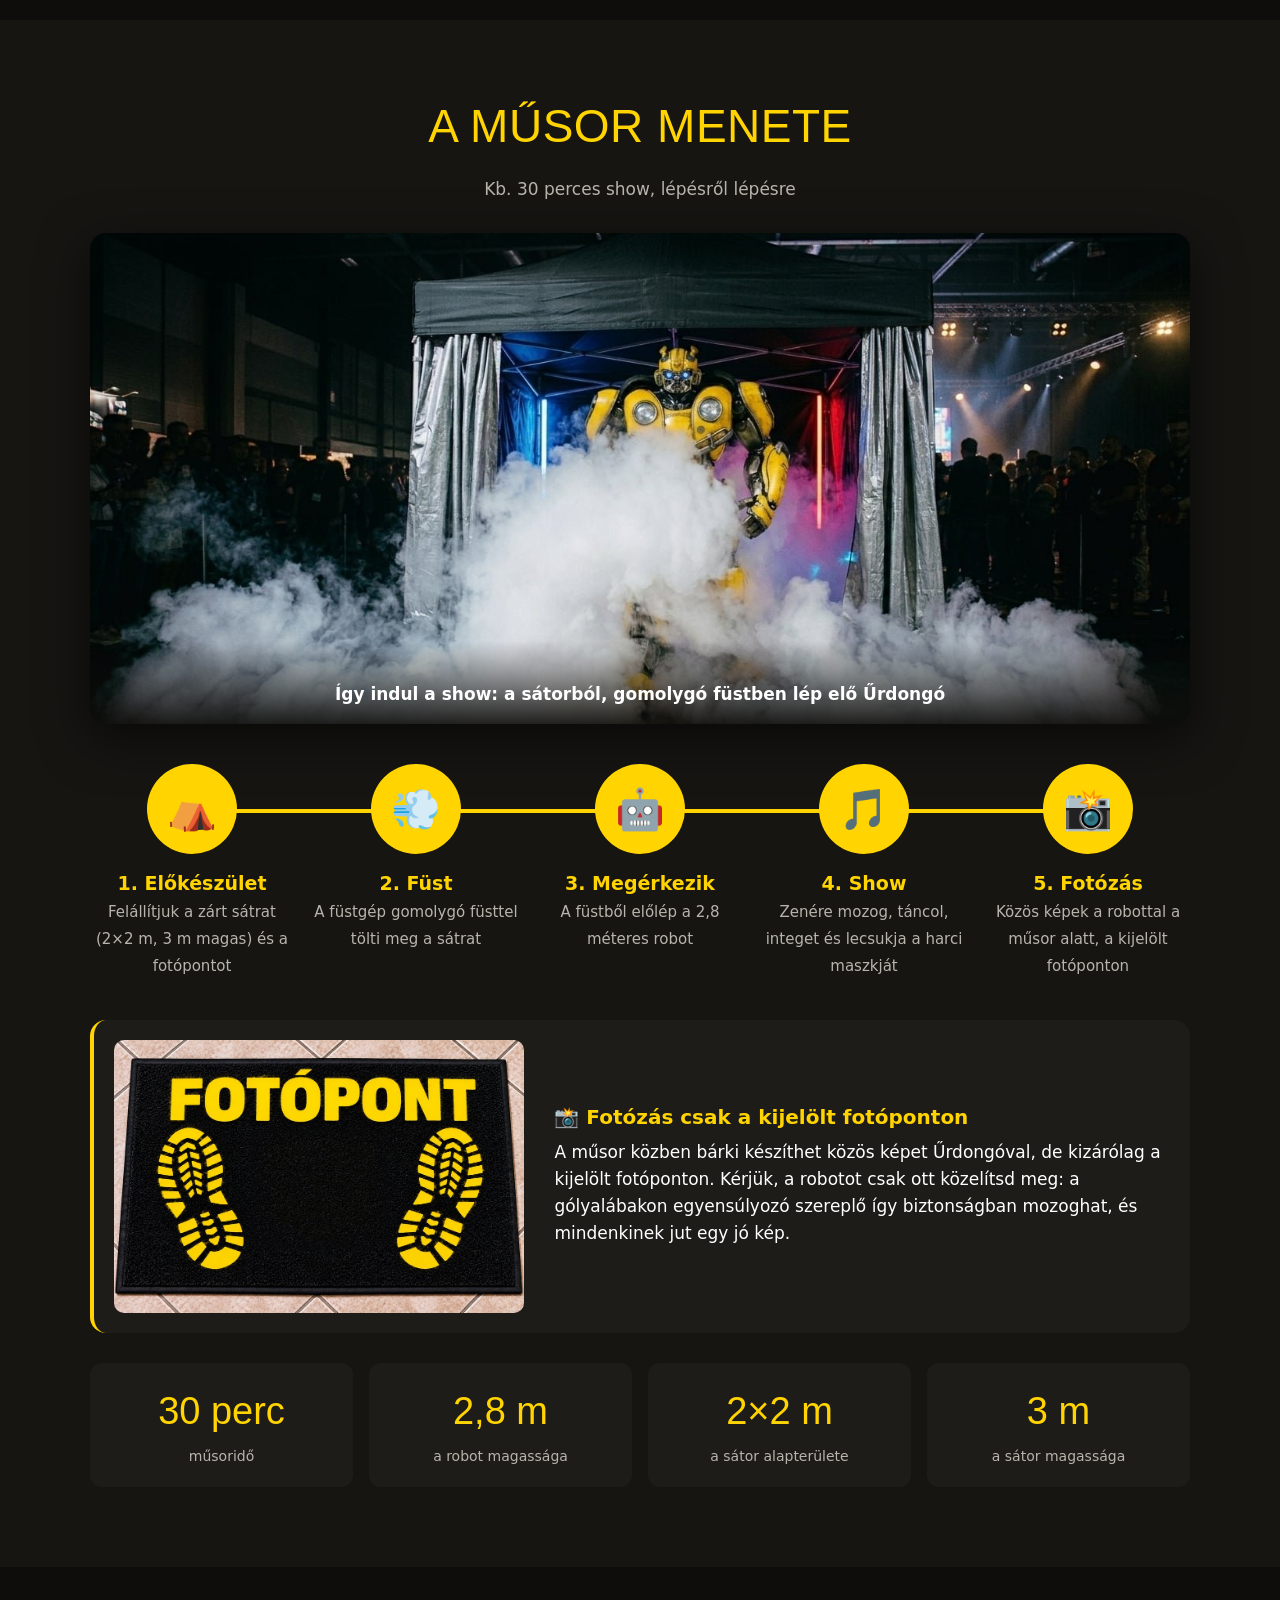
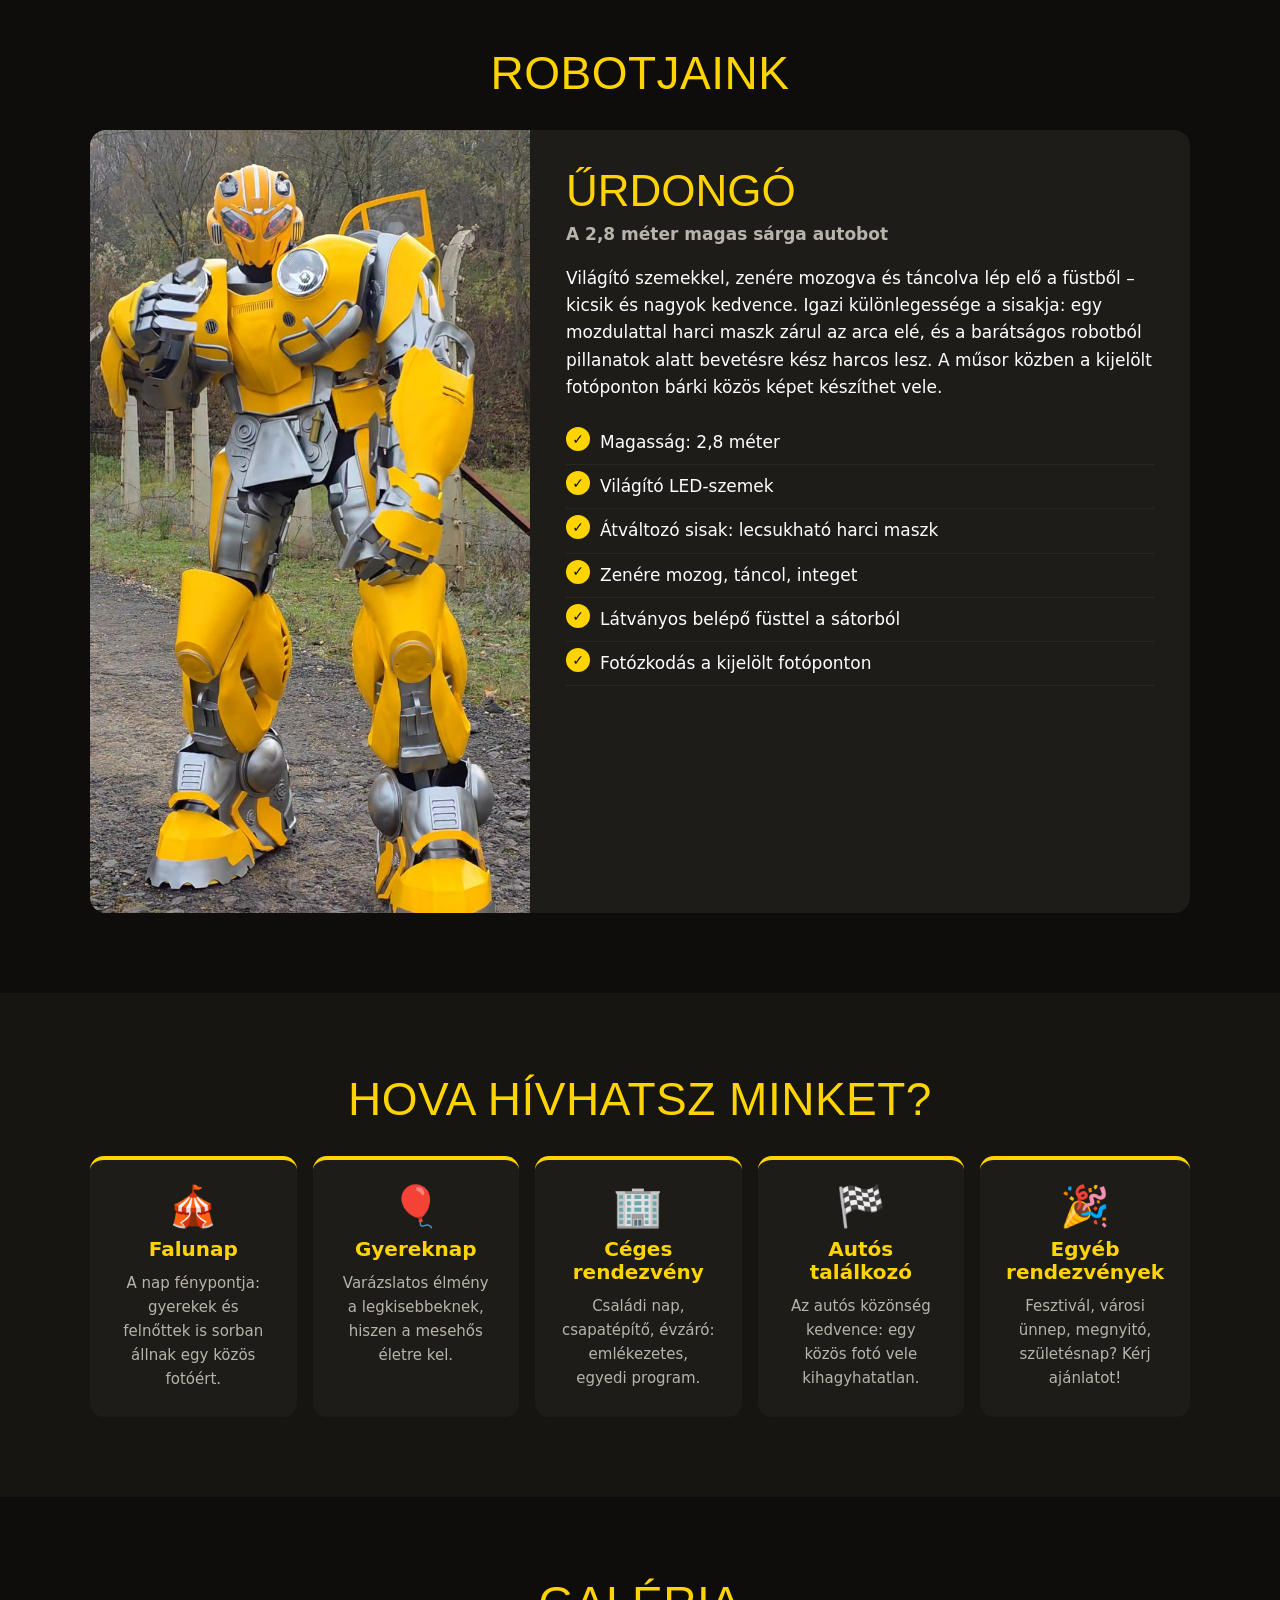
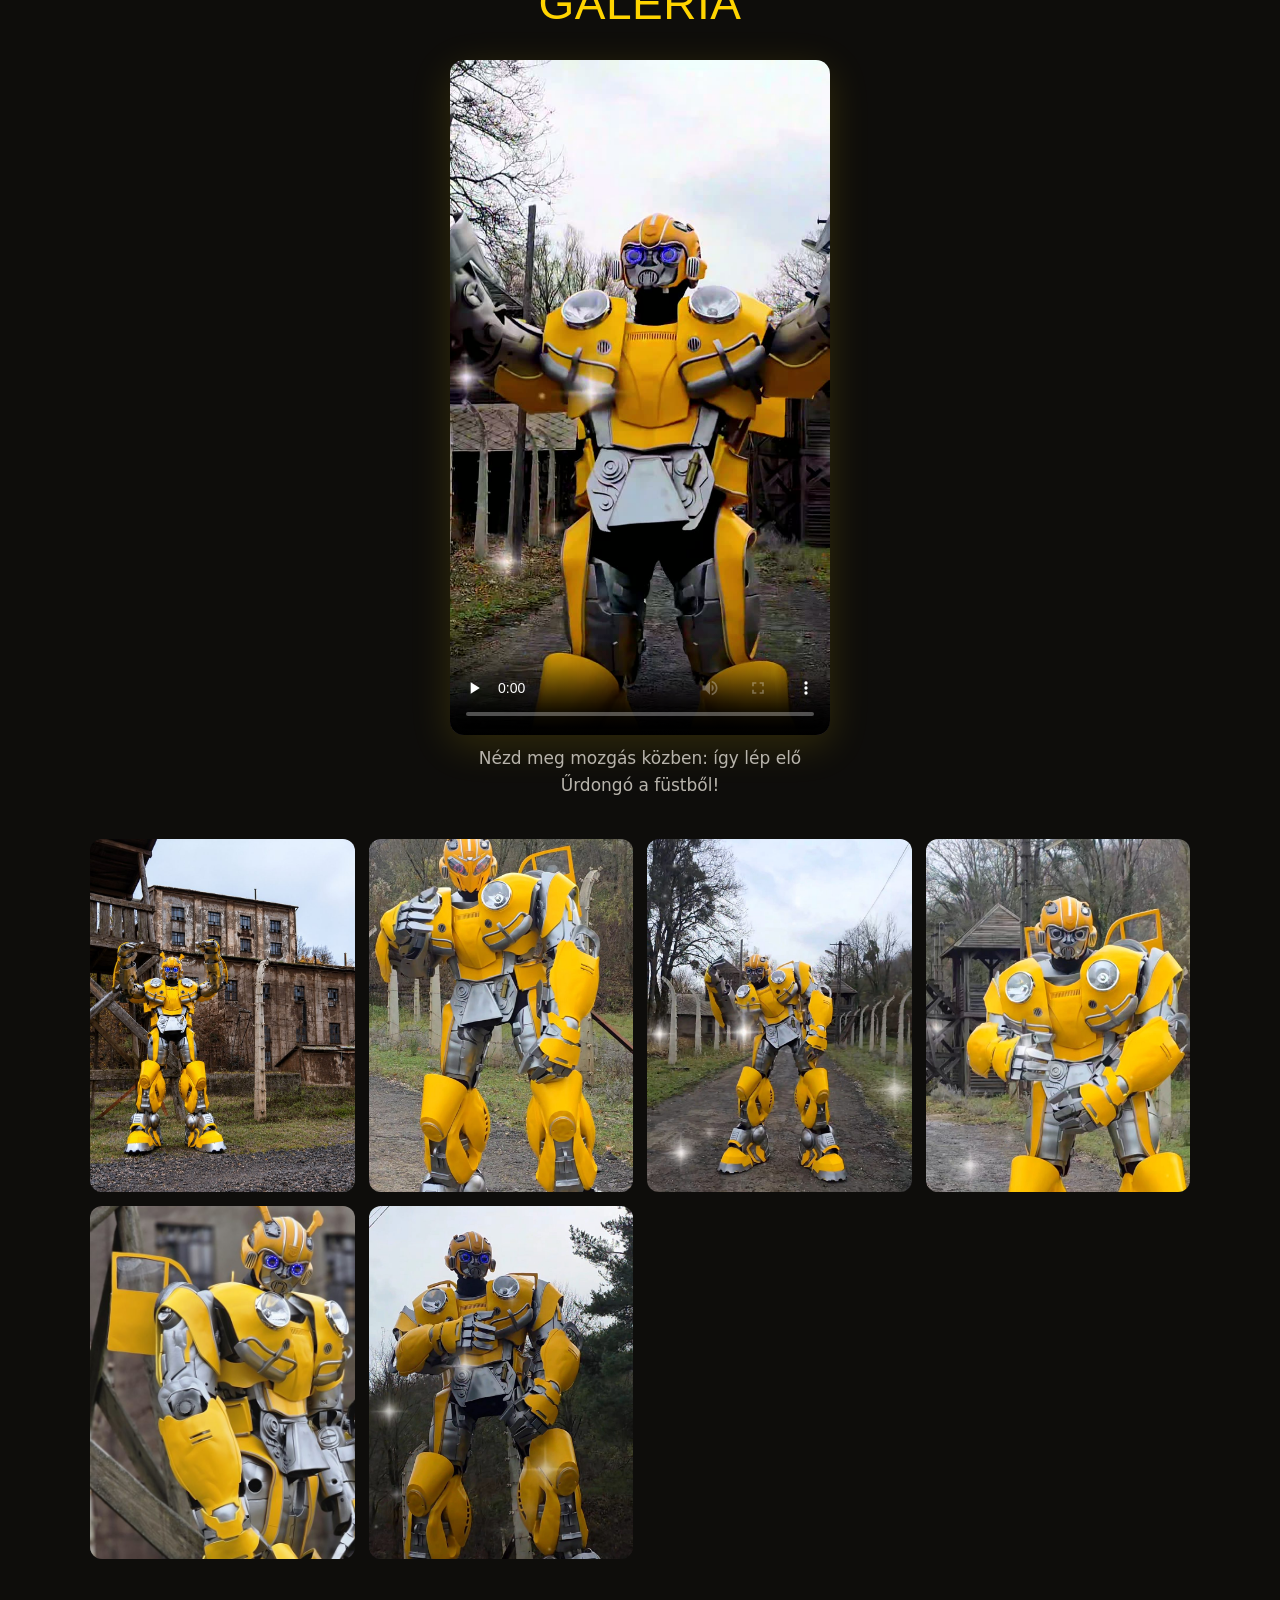
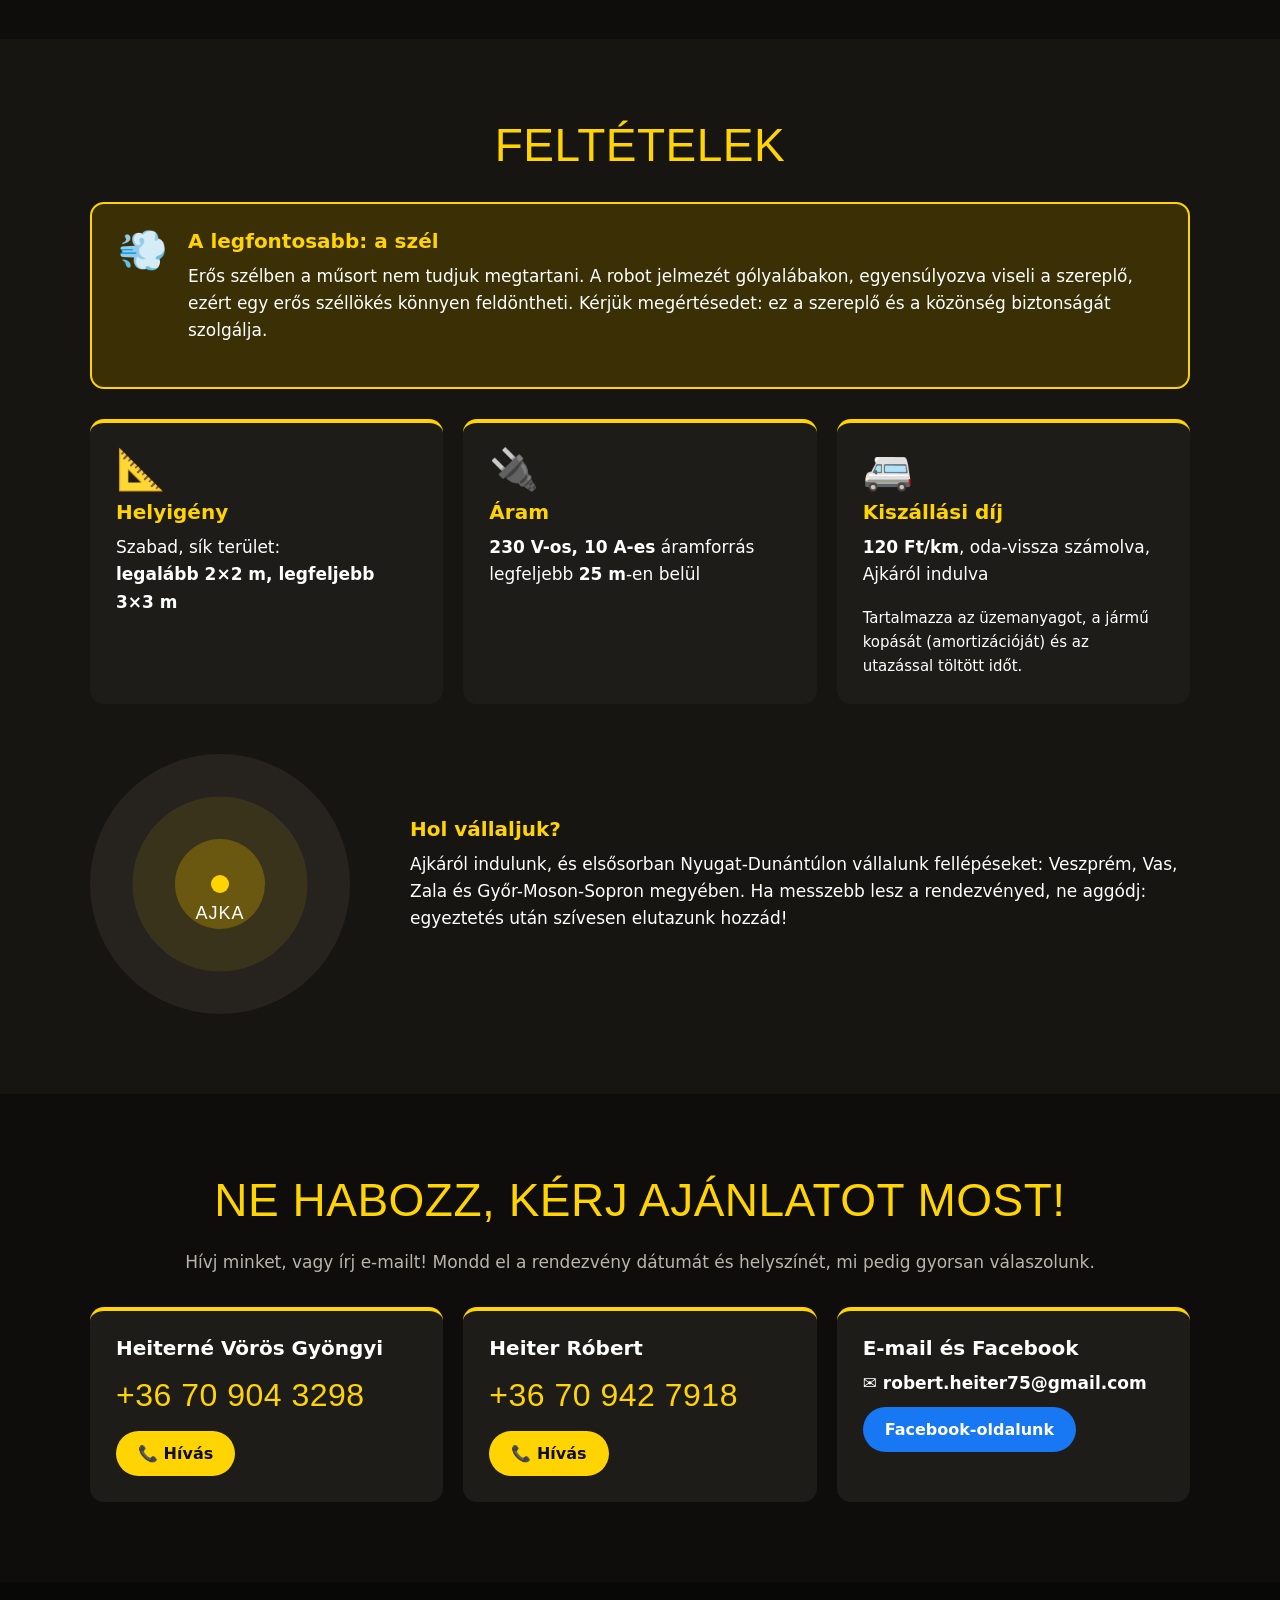
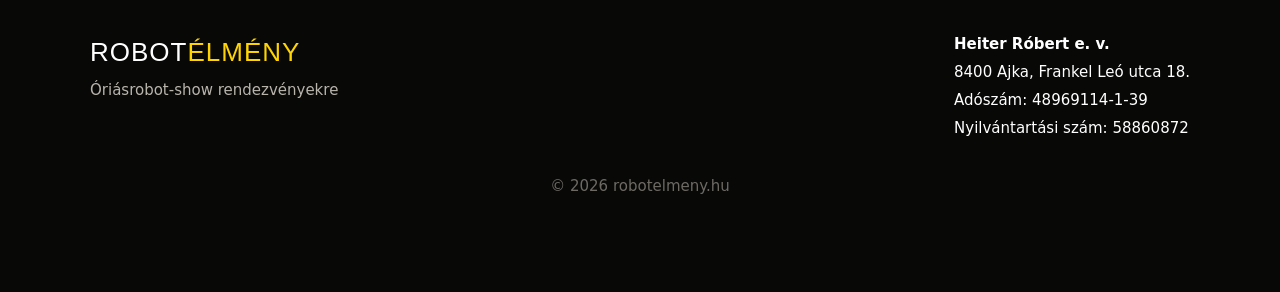
==== commit 14e43912: "Fotópont rész, fotózás a műsor közben a kijelölt helyen; kiszállási szöveg egyszerűsítése Co-Authore" ====
--- a/index.html
+++ b/index.html
@@ -76,7 +76,7 @@
     <div>
       <h2>Hozd el a filmek világát a rendezvényedre!</h2>
       <p class="lead">Ajkai családi vállalkozásként igazi látványosságot hozunk el hozzád.</p>
-      <p>A 30 perces műsor rögtön egy nagy pillanattal kezdődik: a zárt sátorból, gomolygó füstben lép elő a 2,8 méter magas autobot, aztán zenére táncol és integet a közönségnek. A show alatt mindenki testközelből is megnézheti, a fotóponton pedig közös képet készíthet vele.</p>
+      <p>A 30 perces műsor rögtön egy nagy pillanattal kezdődik: a zárt sátorból, gomolygó füstben lép elő a 2,8 méter magas autobot, aztán zenére táncol és integet a közönségnek. A show alatt mindenki testközelből is megnézheti, a kijelölt fotóponton pedig közös képet is készíthet vele.</p>
       <p>Falunapra, gyereknapra, céges rendezvényre vagy fesztiválra: ahol Űrdongó megjelenik, ott sok lesz a csodálkozó arc és a mosoly.</p>
     </div>
   </div>
@@ -96,8 +96,15 @@
       <li><span class="ico">💨</span><b>Füst</b><span>A füstgép gomolygó füsttel tölti meg a sátrat</span></li>
       <li><span class="ico">🤖</span><b>Megérkezik</b><span>A füstből előlép a 2,8 méteres robot</span></li>
       <li><span class="ico">🎵</span><b>Show</b><span>Zenére mozog, táncol, integet és lecsukja a harci maszkját</span></li>
-      <li><span class="ico">📸</span><b>Fotózás</b><span>Közös képek a robottal a fotóponton</span></li>
+      <li><span class="ico">📸</span><b>Fotózás</b><span>Közös képek a robottal a műsor alatt, a kijelölt fotóponton</span></li>
     </ol>
+    <div class="photo-point">
+      <img src="images/fotopont.jpg" alt="Fekete fotópont-szőnyeg sárga FOTÓPONT felirattal és két lábnyommal" loading="lazy">
+      <div>
+        <h3>📸 Fotózás csak a kijelölt fotóponton</h3>
+        <p>A műsor közben bárki készíthet közös képet Űrdongóval, de kizárólag a kijelölt fotóponton. Kérjük, a robotot csak ott közelítsd meg: a gólyalábakon egyensúlyozó szereplő így biztonságban mozoghat, és mindenkinek jut egy jó kép.</p>
+      </div>
+    </div>
     <div class="facts">
       <div><b>30 perc</b><span>műsoridő</span></div>
       <div><b>2,8 m</b><span>a robot magassága</span></div>
@@ -171,8 +178,7 @@
         <span class="ico">🚐</span>
         <h3>Kiszállási díj</h3>
         <p><b>120 Ft/km</b>, oda-vissza számolva, Ajkáról indulva</p>
-        <p class="small">Tartalmazza az üzemanyagot, a jármű kopását (amortizációját), az utazással töltött időt, valamint a felszerelés (sátor, füstgép) szállítását.</p>
-        <p class="small muted">Példa: 50 km-re lévő helyszín → 2 × 50 km × 120 Ft = 12 000 Ft</p>
+        <p class="small">Tartalmazza az üzemanyagot, a jármű kopását (amortizációját) és az utazással töltött időt.</p>
       </div>
     </div>
 
--- a/css/style.css
+++ b/css/style.css
@@ -85,6 +85,9 @@
 .steps b { display: block; color: var(--sarga); font-size: 19px; }
 .steps b::before { content: counter(lepes) ". "; }
 .steps li > span:last-child { color: var(--szurke); font-size: 15px; }
+.photo-point { display: grid; grid-template-columns: 2fr 3fr; gap: 30px; align-items: center; background: var(--kartya); border-radius: 16px; padding: 20px; margin: 0 0 30px; border-left: 4px solid var(--sarga); }
+.photo-point img { border-radius: 10px; }
+.photo-point p { margin: 0; }
 .facts { display: grid; grid-template-columns: repeat(4, 1fr); gap: 16px; }
 .facts div { background: var(--kartya); border-radius: 12px; padding: 18px; text-align: center; }
 .facts b { display: block; font-family: var(--cim); font-weight: 400; font-size: 38px; color: var(--sarga); }
@@ -173,6 +176,7 @@
 
 /* telefon */
 @media (max-width: 760px) {
+  .photo-point { grid-template-columns: 1fr; gap: 16px; }
   .show-photo img { aspect-ratio: 4 / 3; object-position: 54% 40%; }
   .show-photo figcaption { position: static; background: var(--kartya); padding: 12px 16px; font-size: 15px; }
   .gallery { grid-template-columns: repeat(2, 1fr); gap: 10px; }
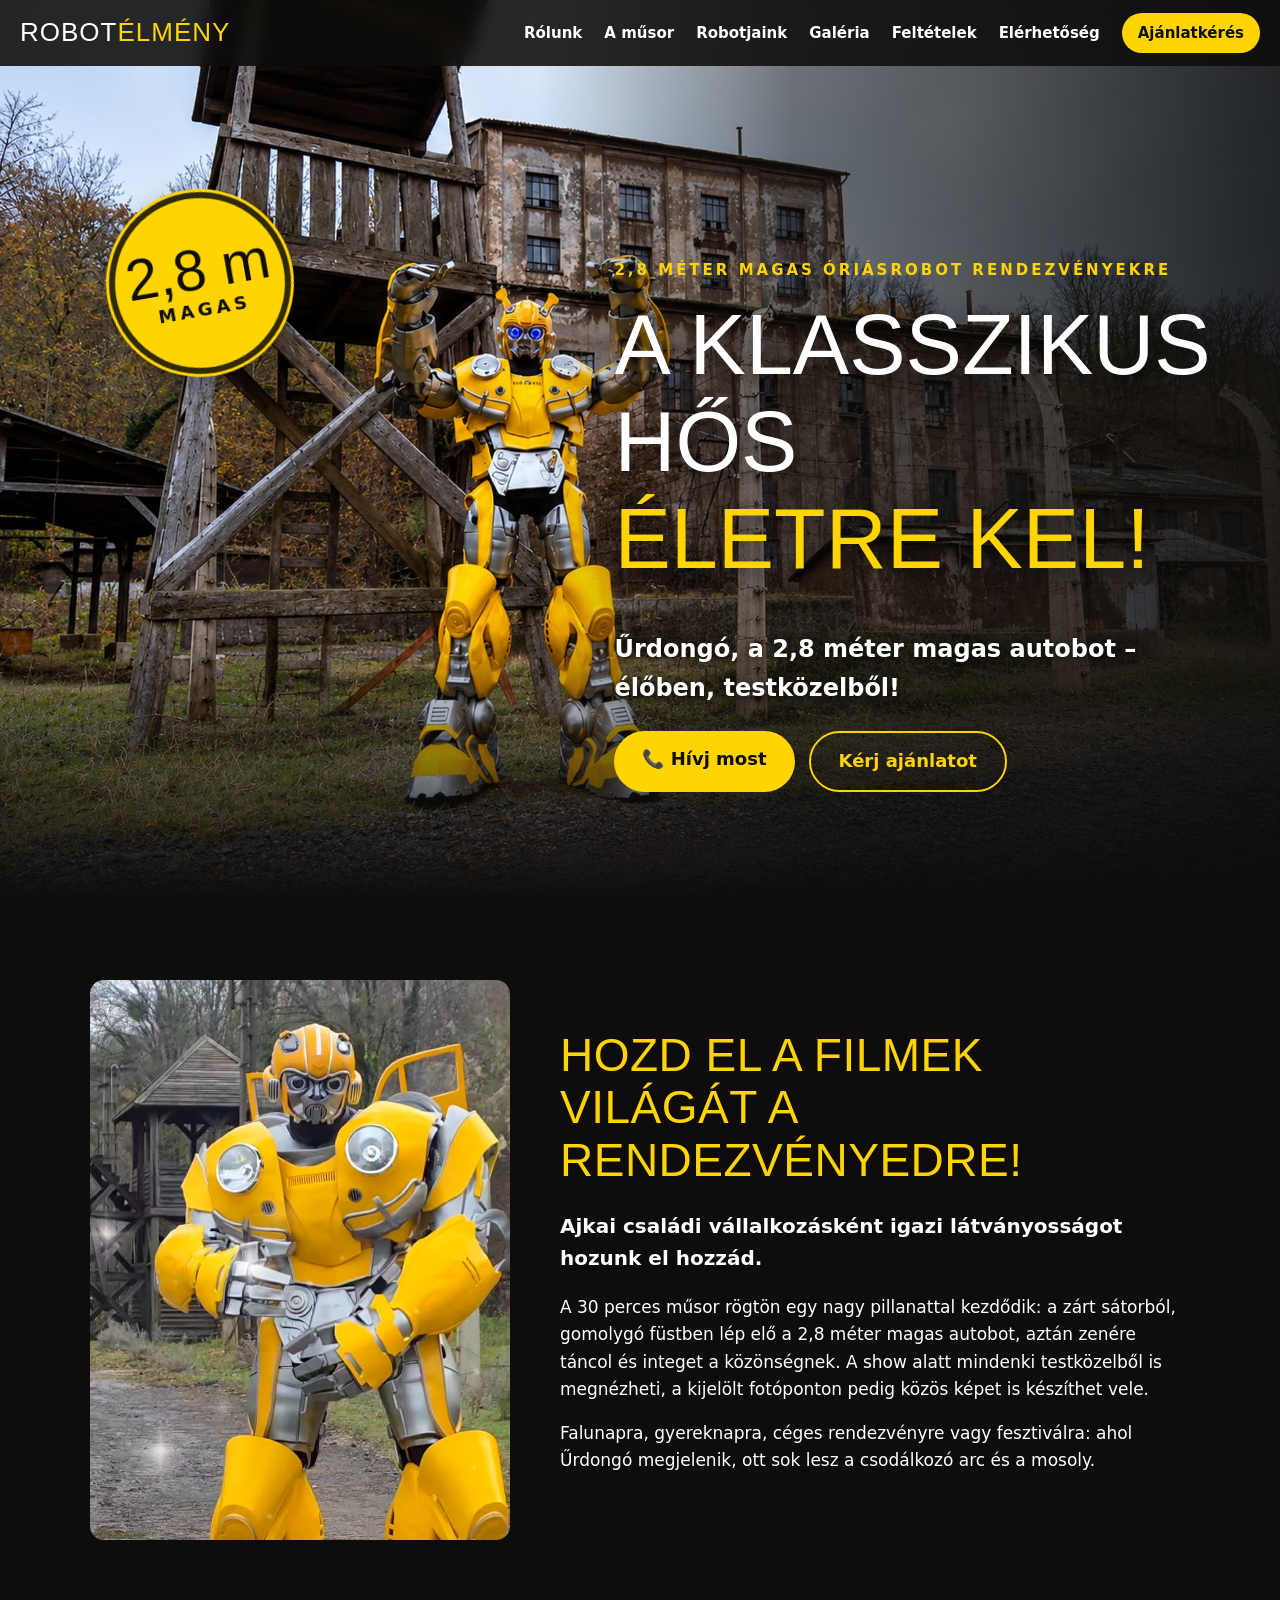
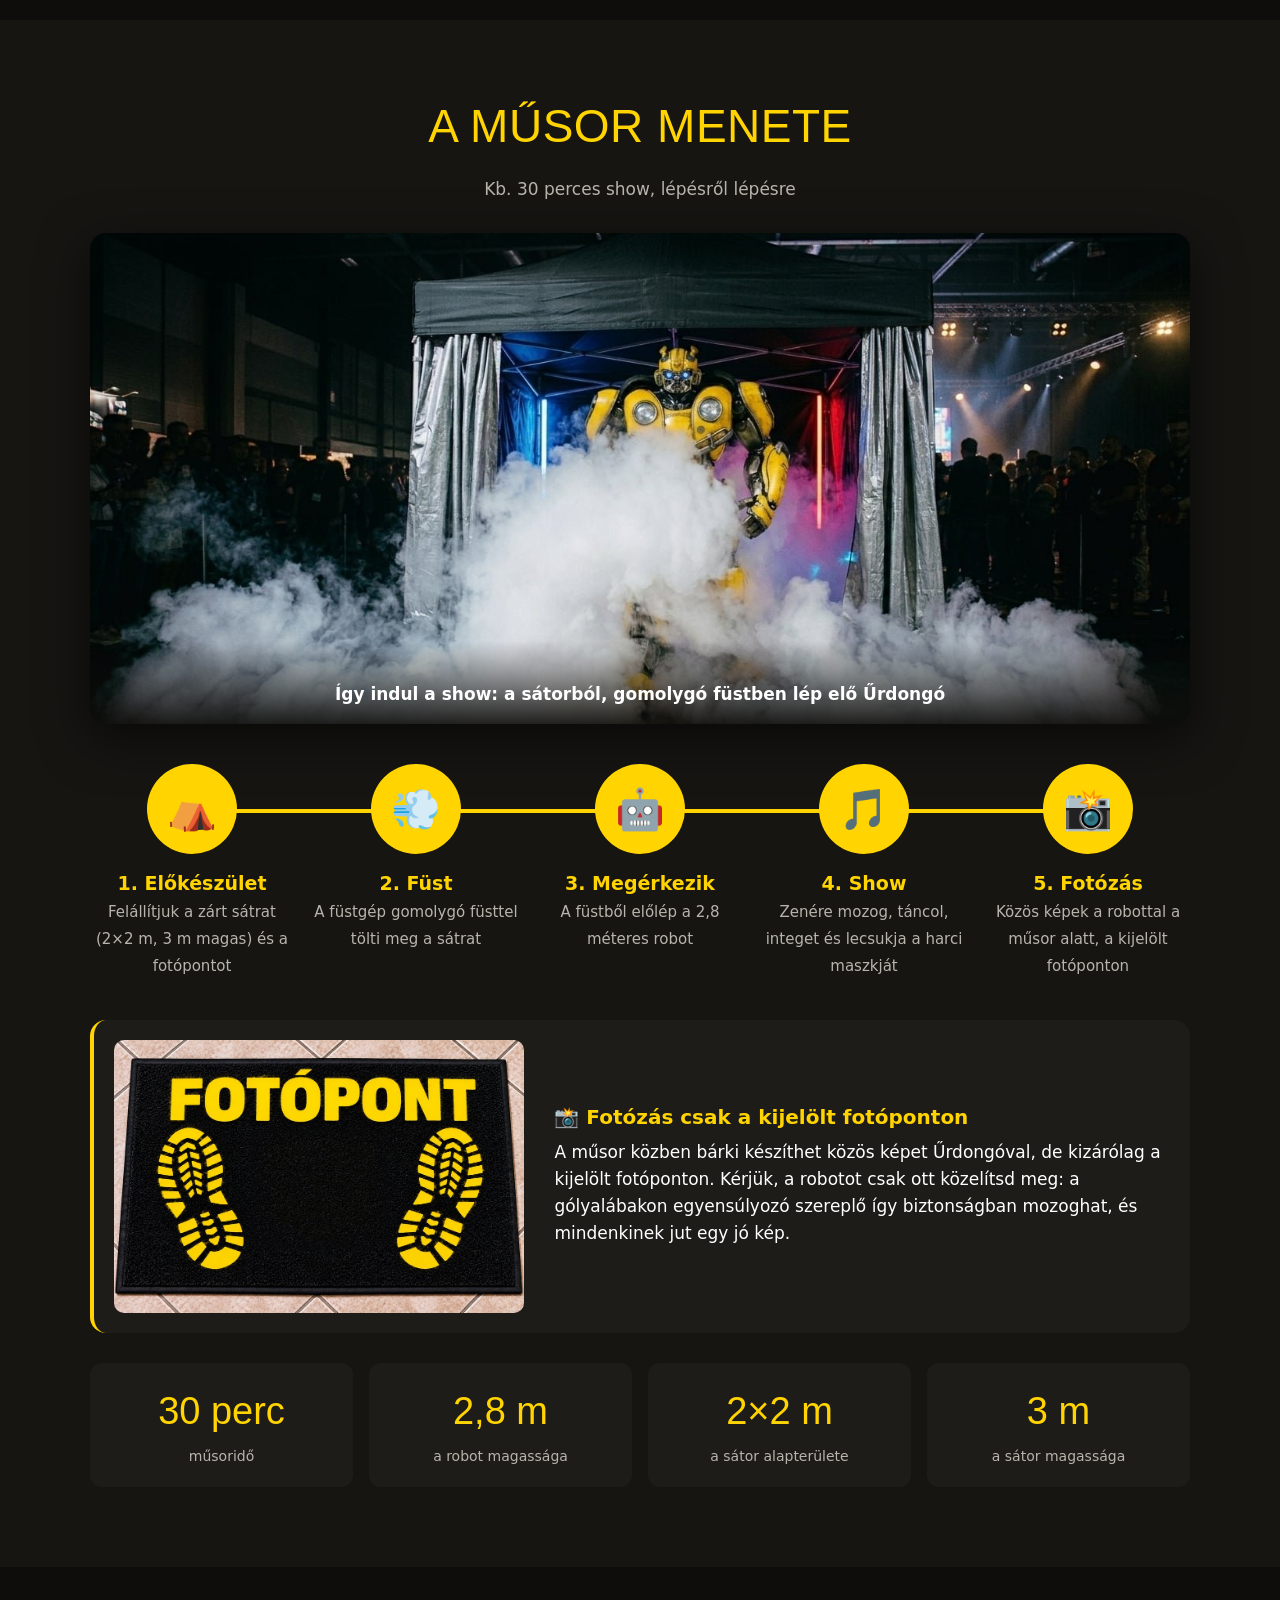
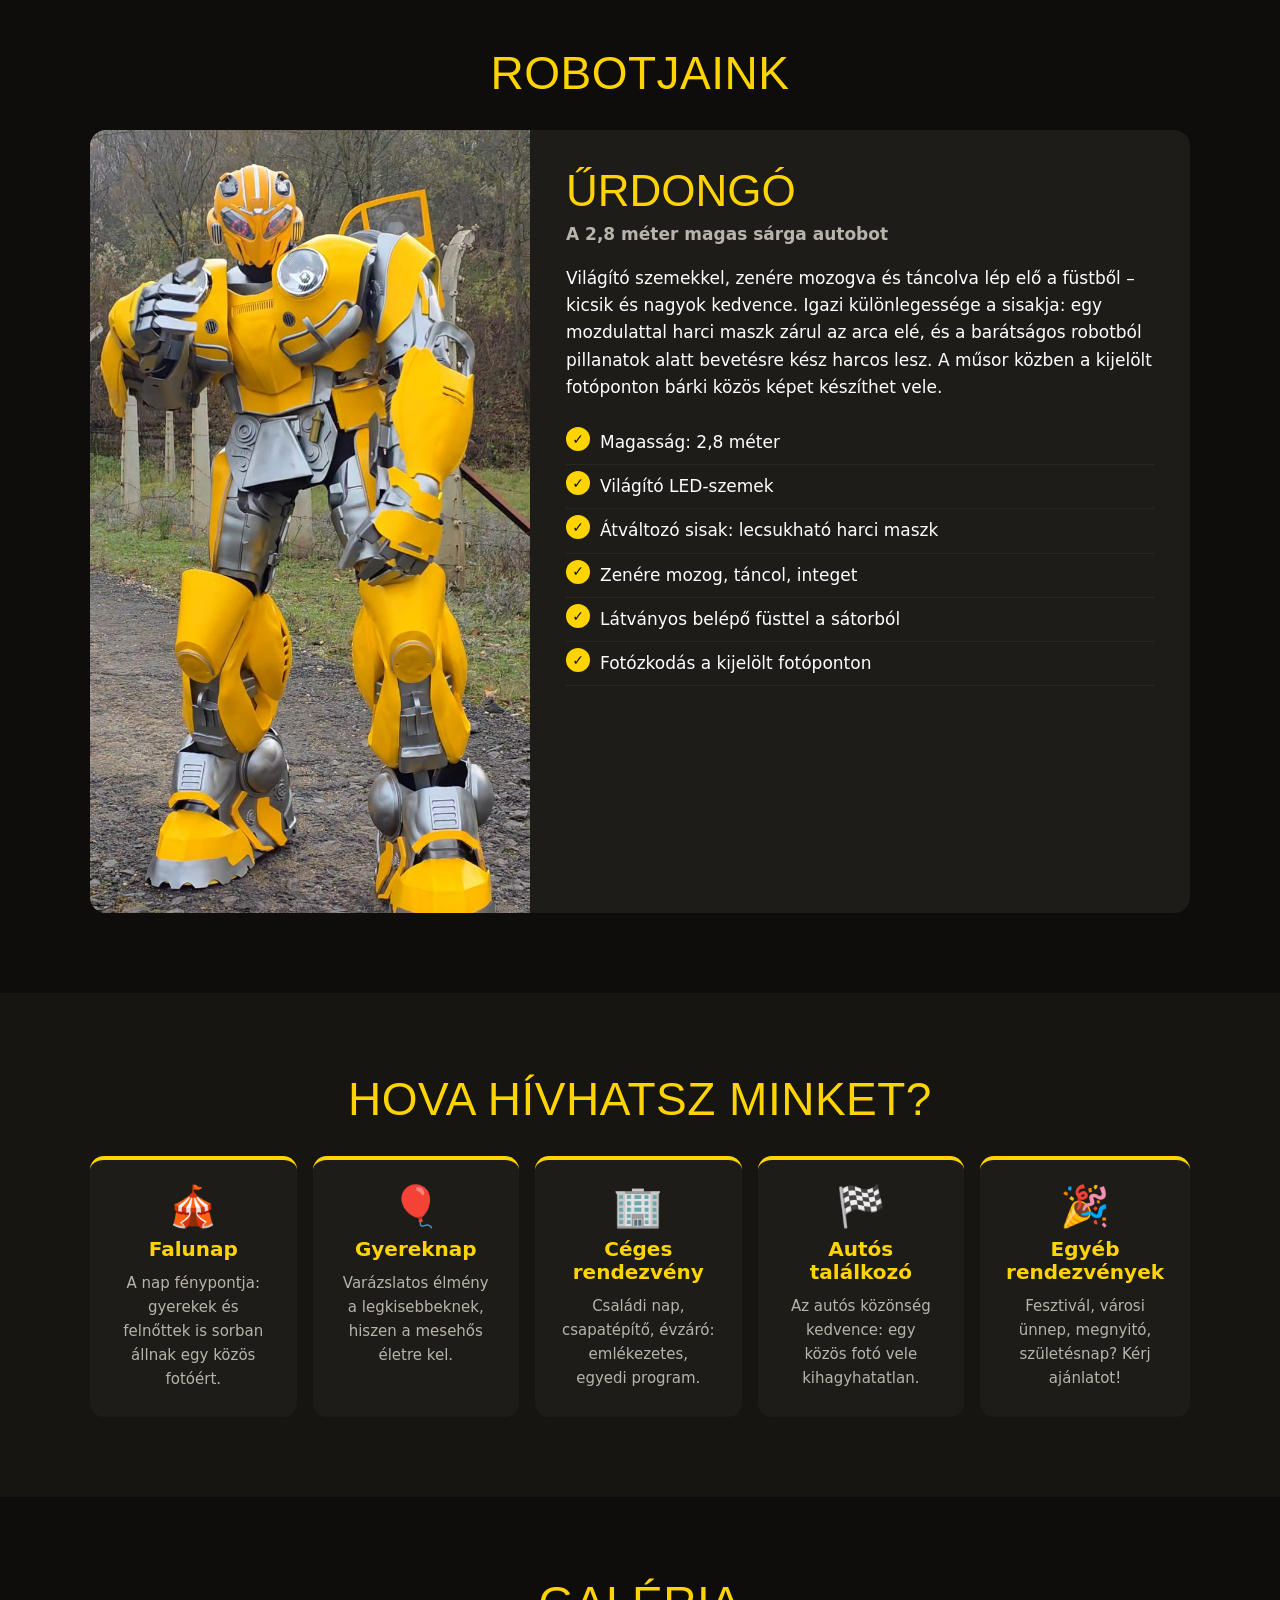
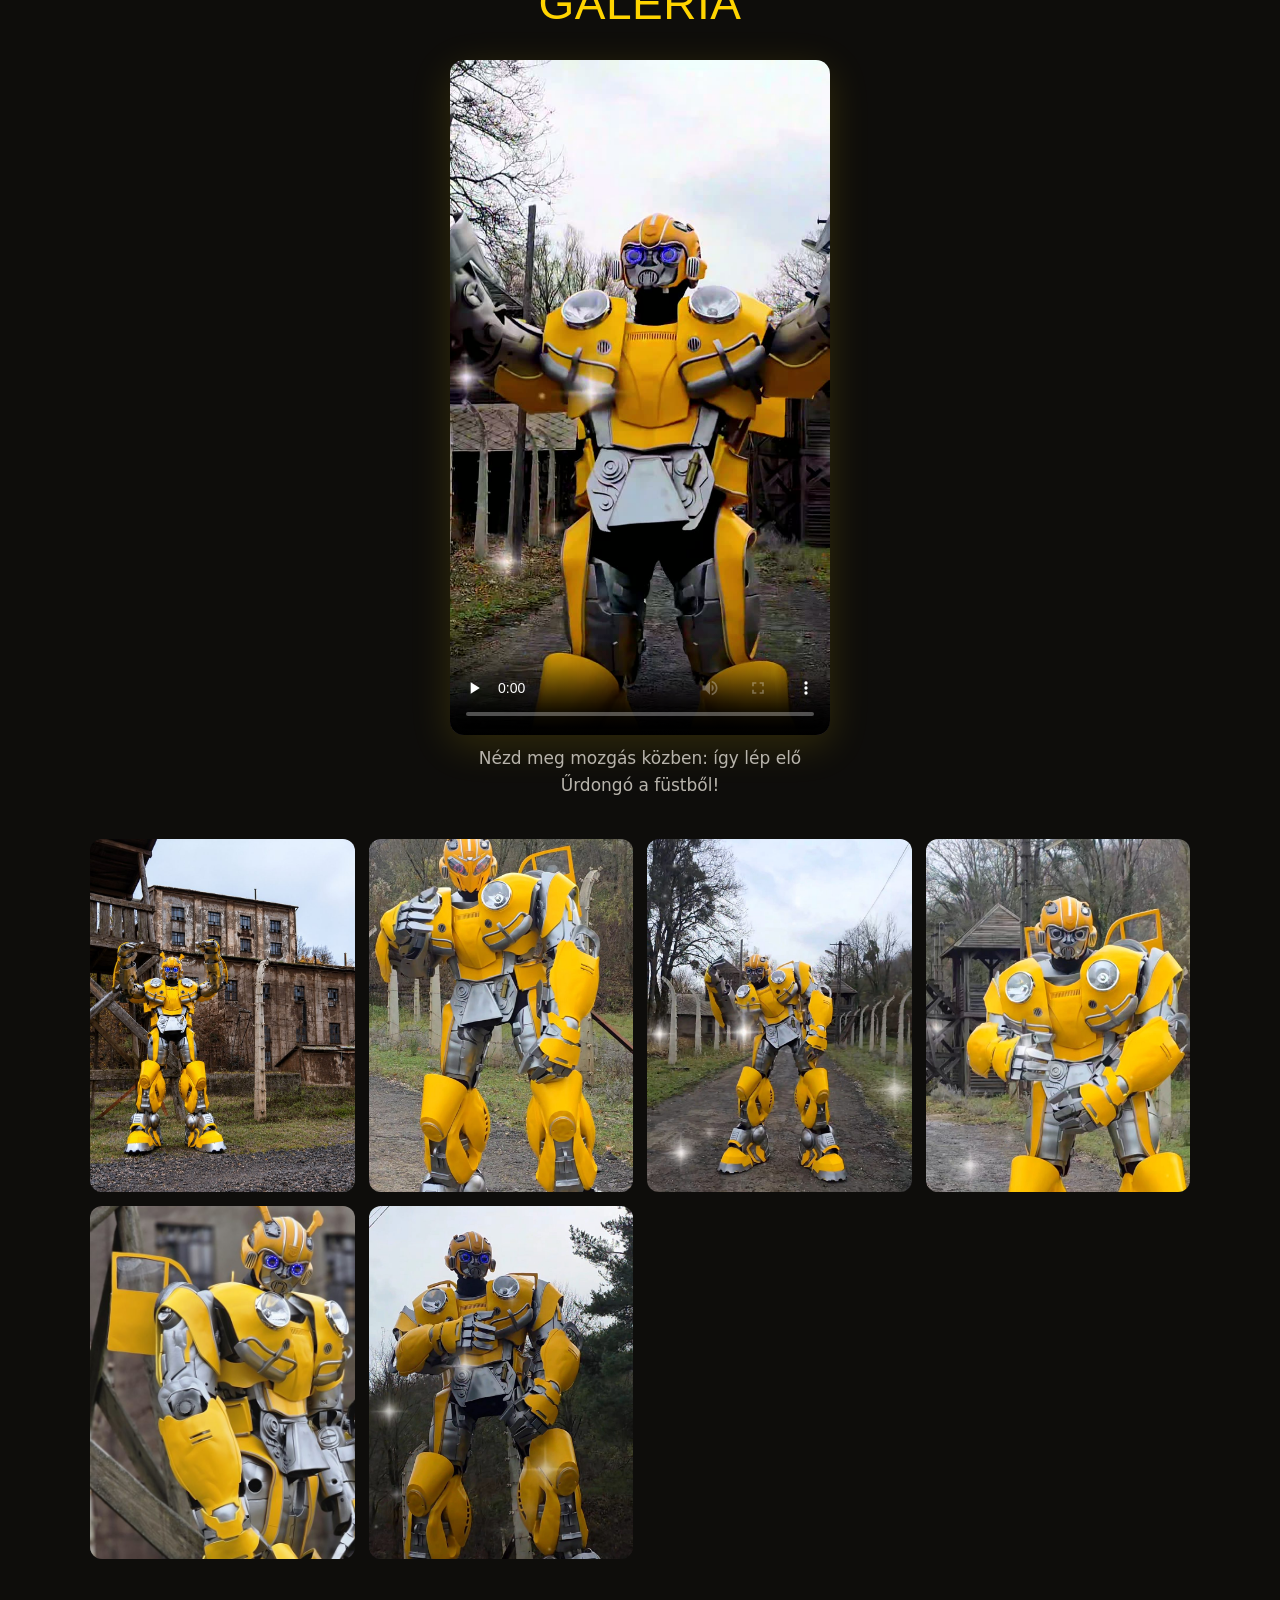
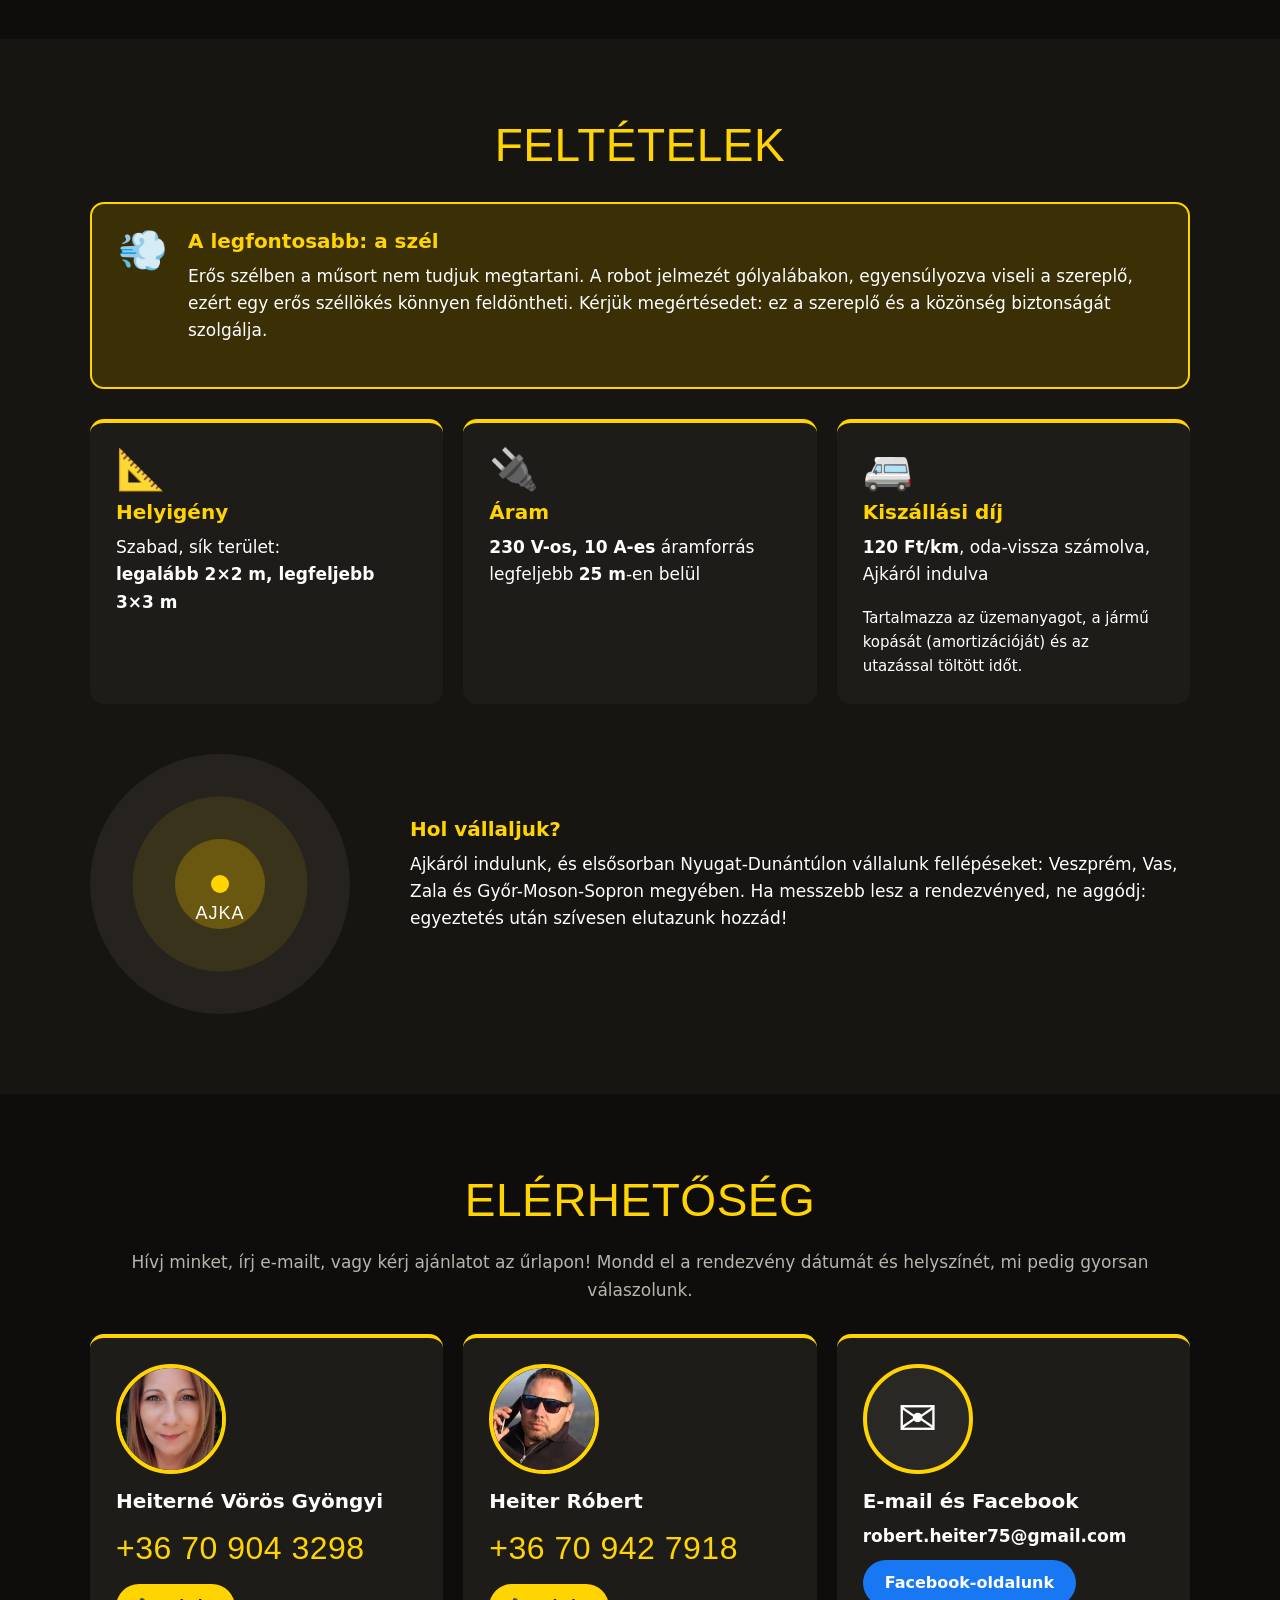
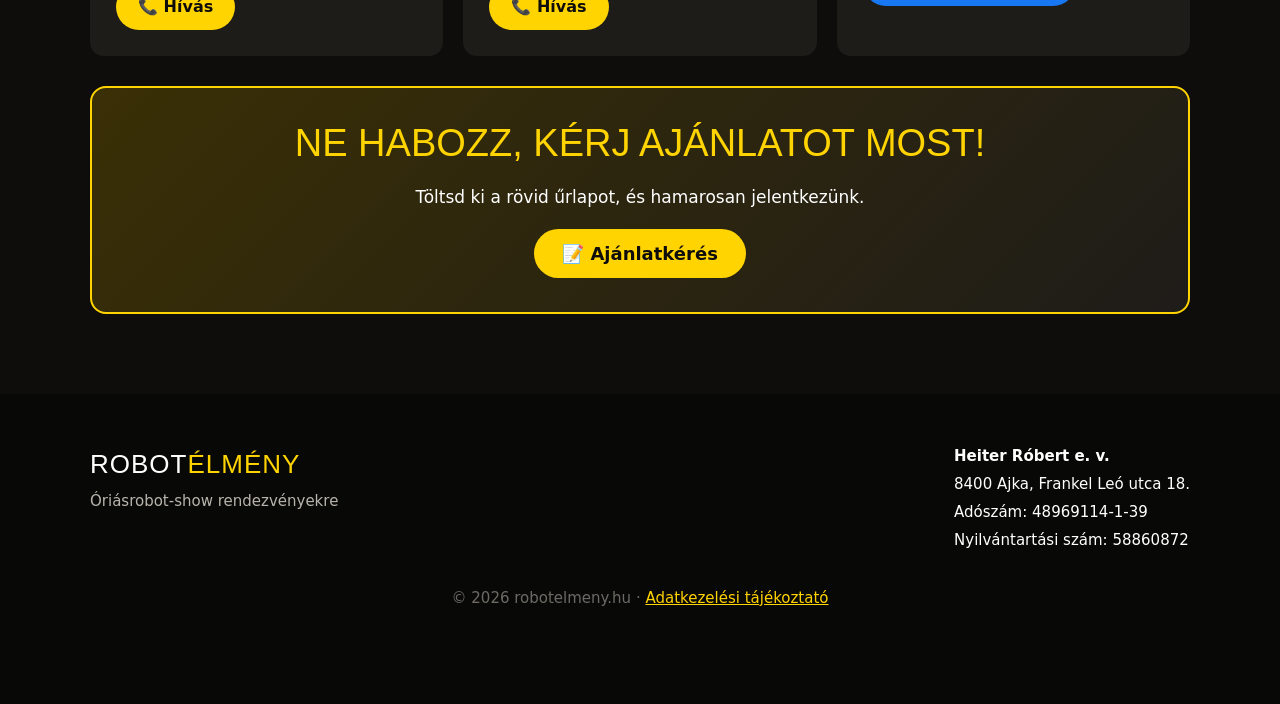
==== commit ac4ea14f: "Elérhetőség fotókkal, felugró ajánlatkérő űrlap (Netlify Forms), adatkezelési tájékoztató Co-Authore" ====
--- a/index.html
+++ b/index.html
@@ -47,7 +47,8 @@
     <a href="#robotjaink">Robotjaink</a>
     <a href="#galeria">Galéria</a>
     <a href="#feltetelek">Feltételek</a>
-    <a href="#kapcsolat" class="nav-cta">Ajánlatkérés</a>
+    <a href="#kapcsolat">Elérhetőség</a>
+    <a href="#ajanlatkeres" class="nav-cta" data-open-quote>Ajánlatkérés</a>
   </nav>
 </header>
 
@@ -64,7 +65,7 @@
     <p class="hero-sub">Űrdongó, a 2,8 méter magas autobot – élőben, testközelből!</p>
     <div class="hero-btns">
       <a href="tel:+36709427918" class="btn btn-primary">📞 Hívj most</a>
-      <a href="#kapcsolat" class="btn btn-ghost">Kérj ajánlatot</a>
+      <a href="#ajanlatkeres" class="btn btn-ghost" data-open-quote>Kérj ajánlatot</a>
     </div>
   </div>
 </section>
@@ -195,27 +196,35 @@
   </div>
 </section>
 
-<!-- 8. KAPCSOLAT -->
+<!-- 8. ELÉRHETŐSÉG -->
 <section id="kapcsolat" class="section">
   <div class="wrap">
-    <h2 class="center">Ne habozz, kérj ajánlatot most!</h2>
-    <p class="center muted">Hívj minket, vagy írj e-mailt! Mondd el a rendezvény dátumát és helyszínét, mi pedig gyorsan válaszolunk.</p>
+    <h2 class="center">Elérhetőség</h2>
+    <p class="center muted">Hívj minket, írj e-mailt, vagy kérj ajánlatot az űrlapon! Mondd el a rendezvény dátumát és helyszínét, mi pedig gyorsan válaszolunk.</p>
     <div class="contacts">
       <div class="card person">
+        <img src="images/gyongyi.jpg" alt="Heiterné Vörös Gyöngyi" class="avatar" loading="lazy">
         <h3>Heiterné Vörös Gyöngyi</h3>
         <a href="tel:+36709043298" class="phone">+36 70 904 3298</a>
         <a href="tel:+36709043298" class="btn btn-primary btn-sm">📞 Hívás</a>
       </div>
       <div class="card person">
+        <img src="images/robert.jpg" alt="Heiter Róbert" class="avatar" loading="lazy">
         <h3>Heiter Róbert</h3>
         <a href="tel:+36709427918" class="phone">+36 70 942 7918</a>
         <a href="tel:+36709427918" class="btn btn-primary btn-sm">📞 Hívás</a>
       </div>
       <div class="card person">
+        <div class="avatar avatar-icon" aria-hidden="true">✉️</div>
         <h3>E-mail és Facebook</h3>
-        <a href="mailto:robert.heiter75@gmail.com" class="mail">✉️ robert.heiter75@gmail.com</a>
+        <a href="mailto:robert.heiter75@gmail.com" class="mail">robert.heiter75@gmail.com</a>
         <a href="https://www.facebook.com/profile.php?id=61596406196055" target="_blank" rel="noopener" class="btn btn-fb btn-sm">Facebook-oldalunk</a>
       </div>
+    </div>
+    <div class="quote-cta">
+      <h3>Ne habozz, kérj ajánlatot most!</h3>
+      <p>Töltsd ki a rövid űrlapot, és hamarosan jelentkezünk.</p>
+      <button type="button" class="btn btn-primary" data-open-quote>📝 Ajánlatkérés</button>
     </div>
   </div>
 </section>
@@ -233,7 +242,7 @@
       <p>Nyilvántartási szám: 58860872</p>
     </div>
   </div>
-  <p class="copy">© <span id="ev">2026</span> robotelmeny.hu</p>
+  <p class="copy">© <span id="ev">2026</span> robotelmeny.hu · <a href="adatvedelem.html">Adatkezelési tájékoztató</a></p>
 </footer>
 
 <a href="tel:+36709427918" class="call-bar">📞 Hívj most: +36 70 942 7918</a>
@@ -246,6 +255,42 @@
   <p class="lb-cap"></p>
 </div>
 
+<div class="modal" id="ajanlatkeres" hidden role="dialog" aria-modal="true" aria-labelledby="quote-title">
+  <div class="modal-box">
+    <button type="button" class="modal-close" aria-label="Bezárás">×</button>
+    <h2 id="quote-title">Ajánlatkérés</h2>
+    <p class="muted">Add meg a rendezvény adatait, és hamarosan jelentkezünk. A *-gal jelölt mezők kötelezők.</p>
+    <form name="ajanlatkeres" method="POST" data-netlify="true" netlify-honeypot="bot-field" class="quote-form">
+      <input type="hidden" name="form-name" value="ajanlatkeres">
+      <p class="hidden-field"><label>Ezt hagyd üresen: <input name="bot-field"></label></p>
+      <div class="form-row">
+        <label>Név *<input type="text" name="nev" required autocomplete="name"></label>
+        <label>Telefonszám *<input type="tel" name="telefon" required autocomplete="tel" placeholder="+36 …"></label>
+      </div>
+      <label>E-mail<input type="email" name="email" autocomplete="email"></label>
+      <div class="form-row">
+        <label>A rendezvény dátuma *<input type="date" name="datum" required></label>
+        <label>Helyszín (település) *<input type="text" name="helyszin" required></label>
+      </div>
+      <label>A rendezvény típusa
+        <select name="tipus">
+          <option>Falunap</option>
+          <option>Gyereknap</option>
+          <option>Céges rendezvény</option>
+          <option>Autós találkozó</option>
+          <option>Fesztivál, városi ünnep</option>
+          <option>Születésnap</option>
+          <option>Egyéb</option>
+        </select>
+      </label>
+      <label>Üzenet<textarea name="uzenet" rows="3" placeholder="Pl. kezdés időpontja, beltér vagy kültér, várható létszám"></textarea></label>
+      <label class="check"><input type="checkbox" name="adatkezeles" value="elfogadom" required> <span>Elolvastam és elfogadom az <a href="adatvedelem.html" target="_blank">adatkezelési tájékoztatót</a>. *</span></label>
+      <button type="submit" class="btn btn-primary">Ajánlatkérés elküldése</button>
+      <p class="form-status" role="status"></p>
+    </form>
+  </div>
+</div>
+
 <script src="js/main.js"></script>
 </body>
 </html>
--- a/css/style.css
+++ b/css/style.css
@@ -150,6 +150,33 @@
 .mail { color: var(--feher); word-break: break-all; text-decoration: none; font-weight: 600; }
 .mail:hover { color: var(--sarga); }
 
+.person .avatar { width: 110px; height: 110px; border-radius: 50%; object-fit: cover; border: 4px solid var(--sarga); margin-bottom: 6px; }
+.avatar-icon { display: grid; place-items: center; font-size: 48px; background: var(--kartya2); }
+.quote-cta { margin-top: 30px; text-align: center; background: linear-gradient(135deg, #3a2f05, var(--kartya)); border: 2px solid var(--sarga); border-radius: 16px; padding: 34px 20px; }
+.quote-cta h3 { font-family: var(--cim); font-weight: 400; font-size: clamp(26px, 4vw, 38px); text-transform: uppercase; }
+.quote-cta button { border: 0; cursor: pointer; font-family: inherit; }
+
+/* ajánlatkérő ablak */
+.modal { position: fixed; inset: 0; z-index: 110; background: rgba(0,0,0,.8); display: grid; place-items: center; padding: 16px; overflow-y: auto; }
+.modal[hidden] { display: none; }
+.modal-box { position: relative; width: 100%; max-width: 620px; background: var(--kartya); border-top: 5px solid var(--sarga); border-radius: 16px; padding: 30px; animation: modal-in .25s ease-out; }
+@keyframes modal-in { from { opacity: 0; transform: translateY(20px); } }
+.modal-box h2 { margin-bottom: 6px; }
+.modal-close { position: absolute; top: 8px; right: 12px; background: none; border: 0; color: var(--feher); font-size: 38px; cursor: pointer; line-height: 1; }
+.quote-form { display: grid; gap: 14px; margin-top: 16px; }
+.quote-form label { display: grid; gap: 6px; font-weight: 600; font-size: 15px; }
+.quote-form input, .quote-form select, .quote-form textarea { font: inherit; font-weight: 400; color: var(--feher); background: var(--fekete); border: 1px solid #4a4741; border-radius: 10px; padding: 11px 12px; width: 100%; }
+.quote-form input:focus, .quote-form select:focus, .quote-form textarea:focus { outline: 2px solid var(--sarga); border-color: transparent; }
+.quote-form input[type="date"] { color-scheme: dark; }
+.quote-form .check { display: flex; gap: 10px; align-items: flex-start; font-weight: 400; }
+.quote-form .check input { width: 20px; height: 20px; flex: none; margin-top: 2px; accent-color: var(--sarga); }
+.quote-form button { border: 0; cursor: pointer; font-family: inherit; justify-self: start; }
+.form-row { display: grid; grid-template-columns: 1fr 1fr; gap: 14px; }
+.hidden-field { position: absolute; left: -9999px; }
+.form-status { margin: 0; font-weight: 700; }
+.form-status.ok { color: #7ee07e; }
+.form-status.err { color: #ff8a7a; }
+
 /* lábléc */
 .footer { background: #080807; padding: 50px 0 90px; font-size: 15px; }
 .footer p { margin: 0 0 4px; }
@@ -176,6 +203,9 @@
 
 /* telefon */
 @media (max-width: 760px) {
+  .form-row { grid-template-columns: 1fr; }
+  .modal-box { padding: 24px 18px; }
+  .modal { place-items: start center; }
   .photo-point { grid-template-columns: 1fr; gap: 16px; }
   .show-photo img { aspect-ratio: 4 / 3; object-position: 54% 40%; }
   .show-photo figcaption { position: static; background: var(--kartya); padding: 12px 16px; font-size: 15px; }
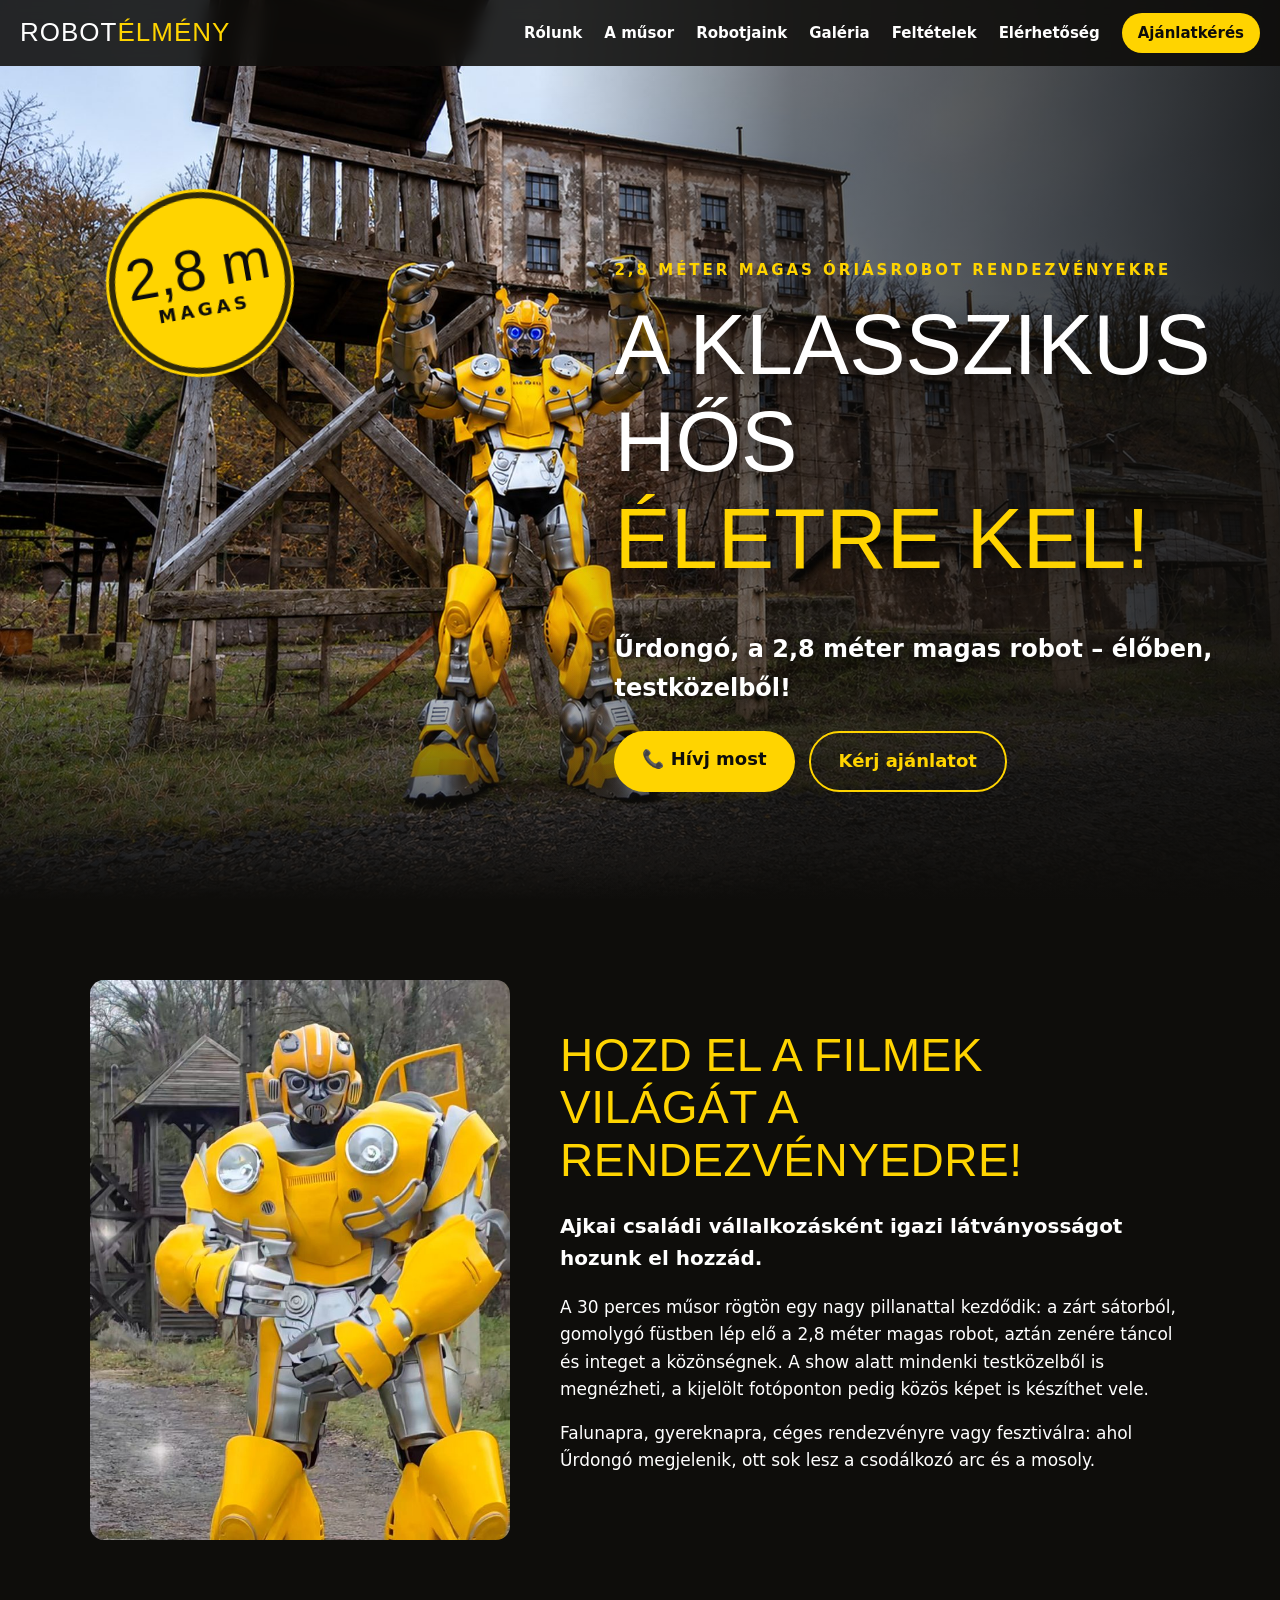
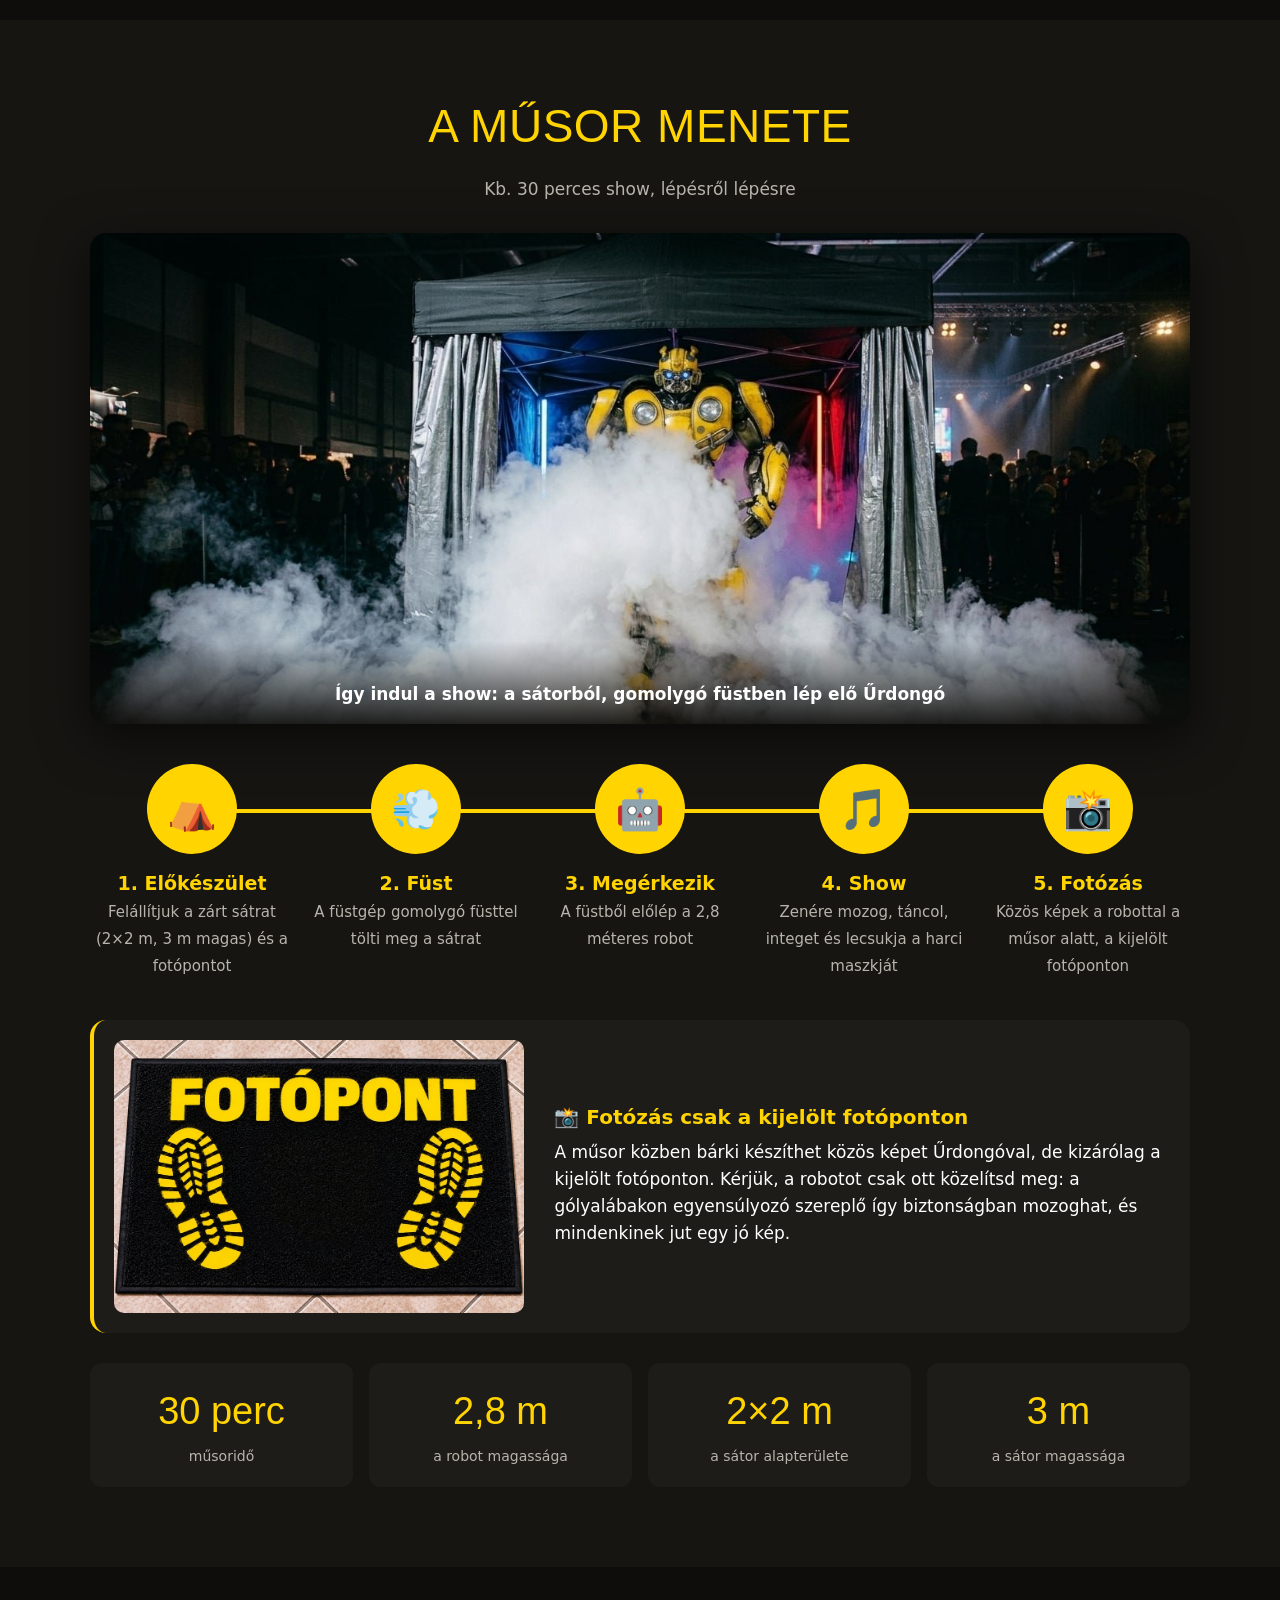
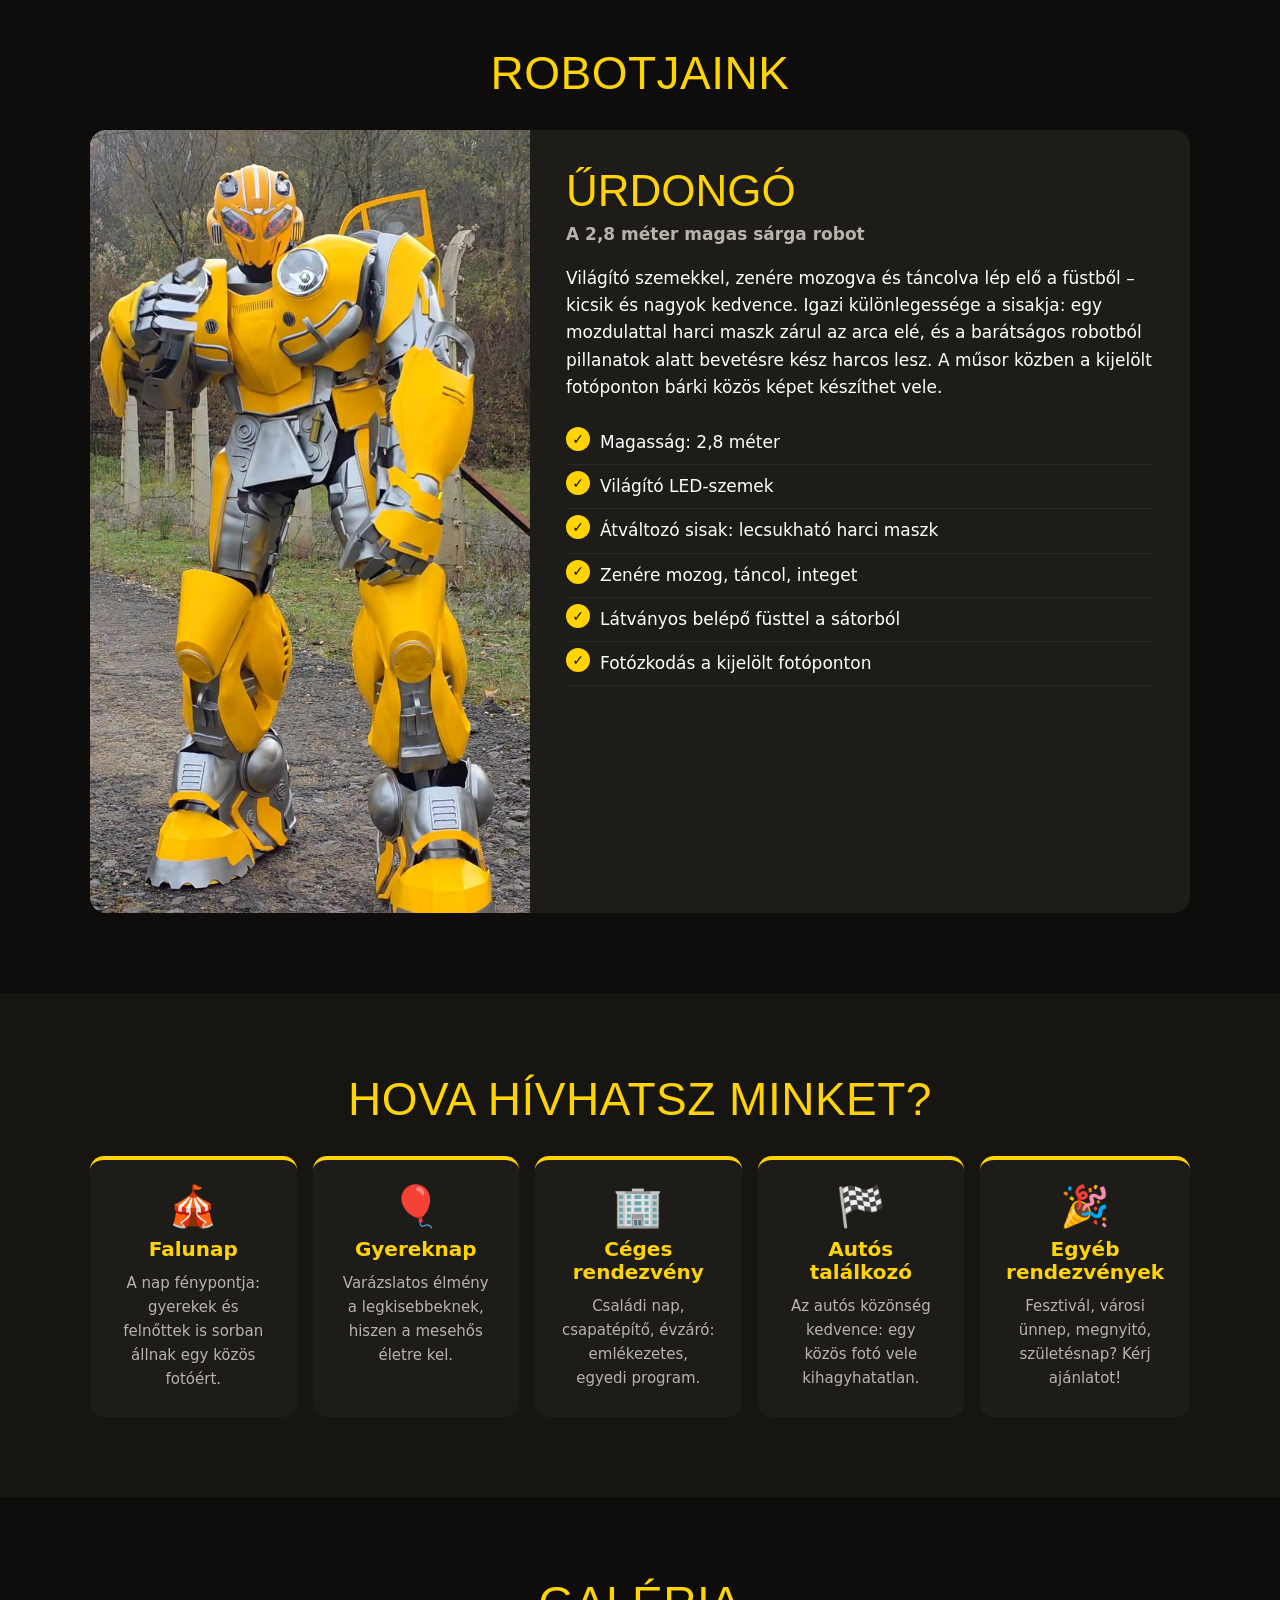
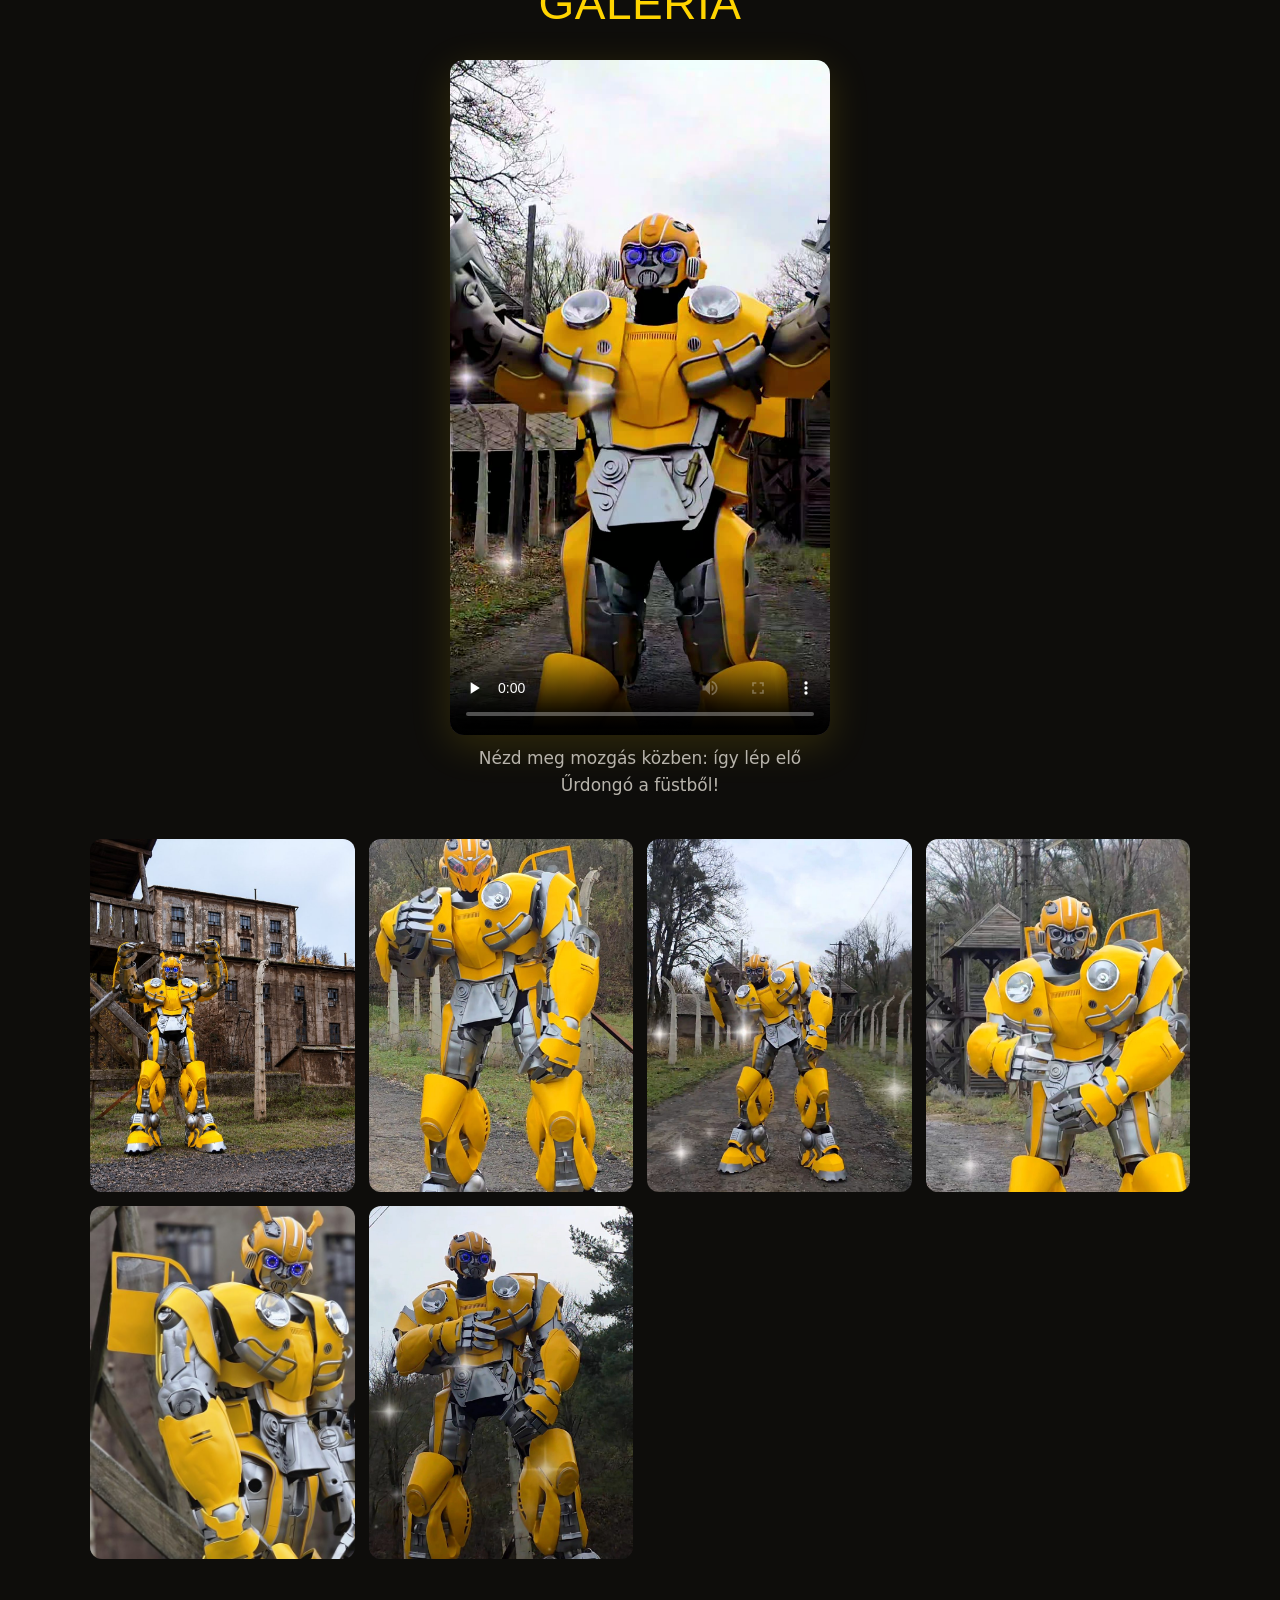
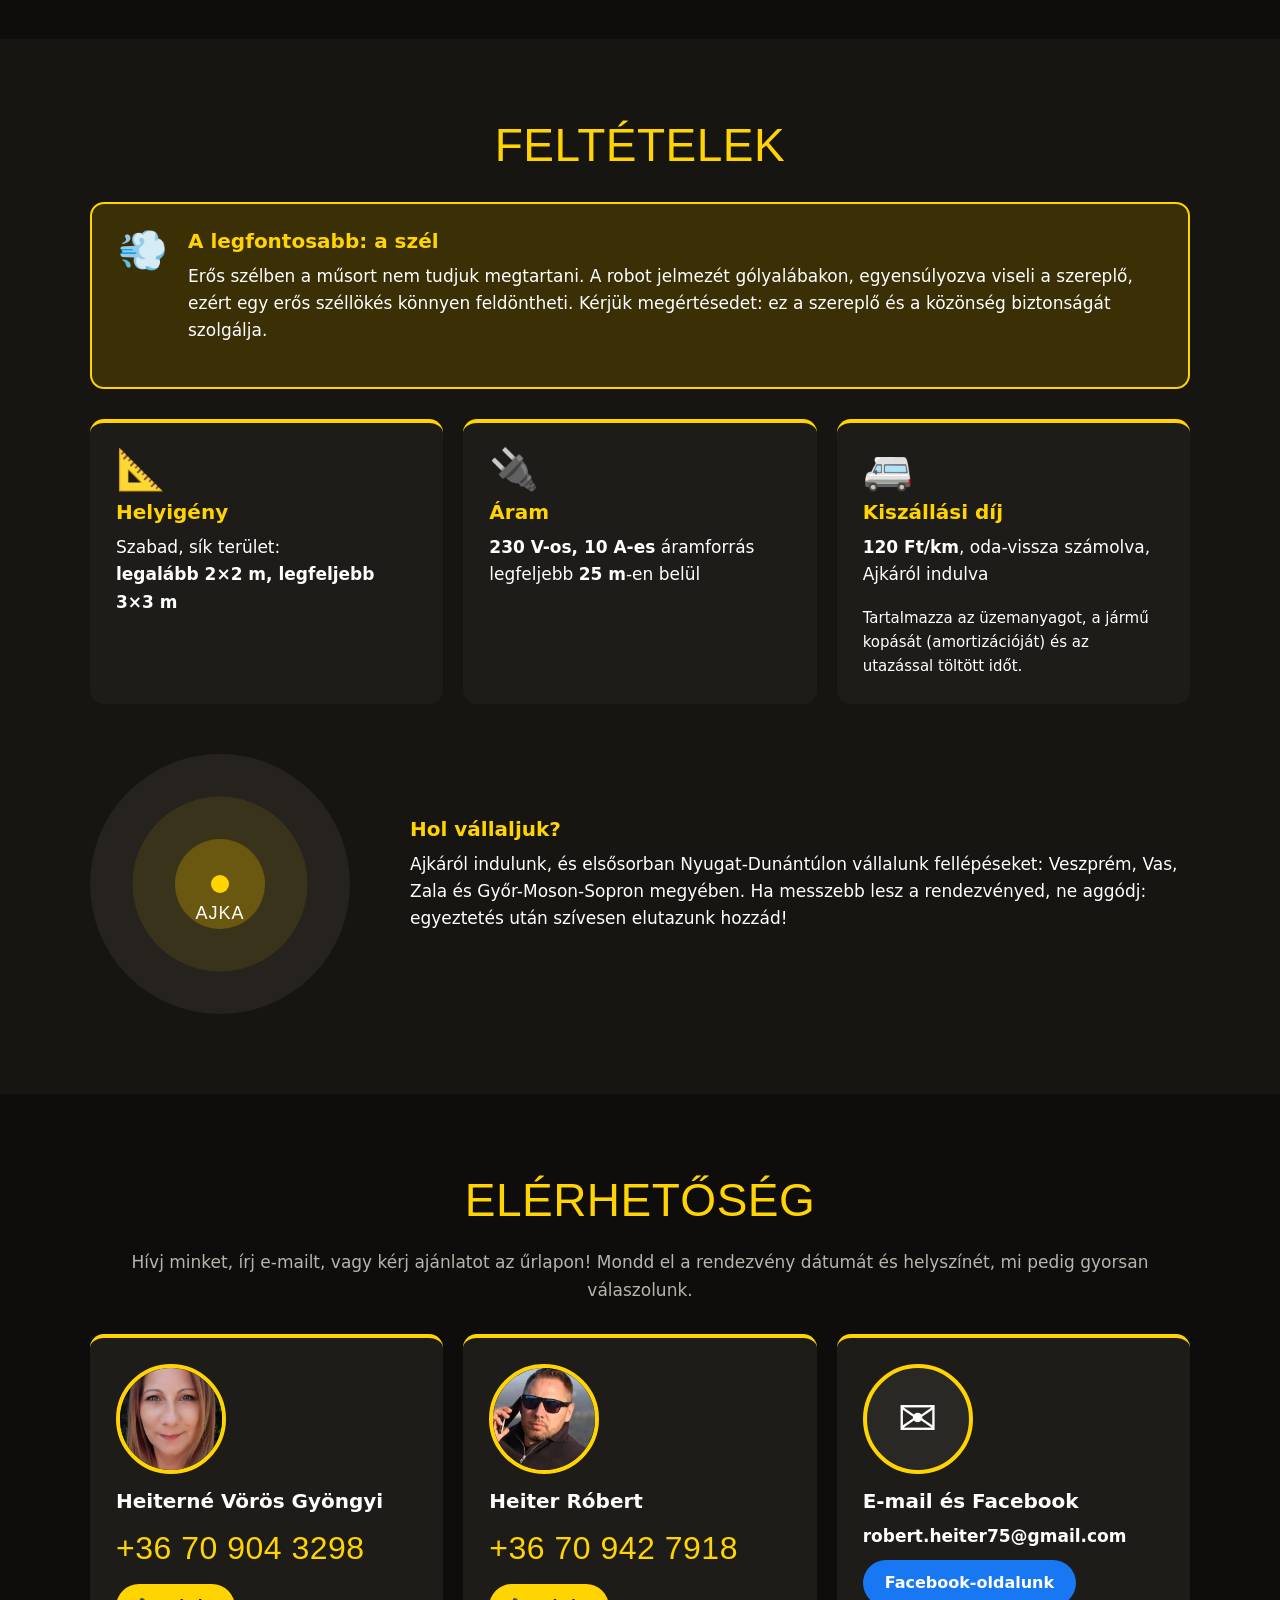
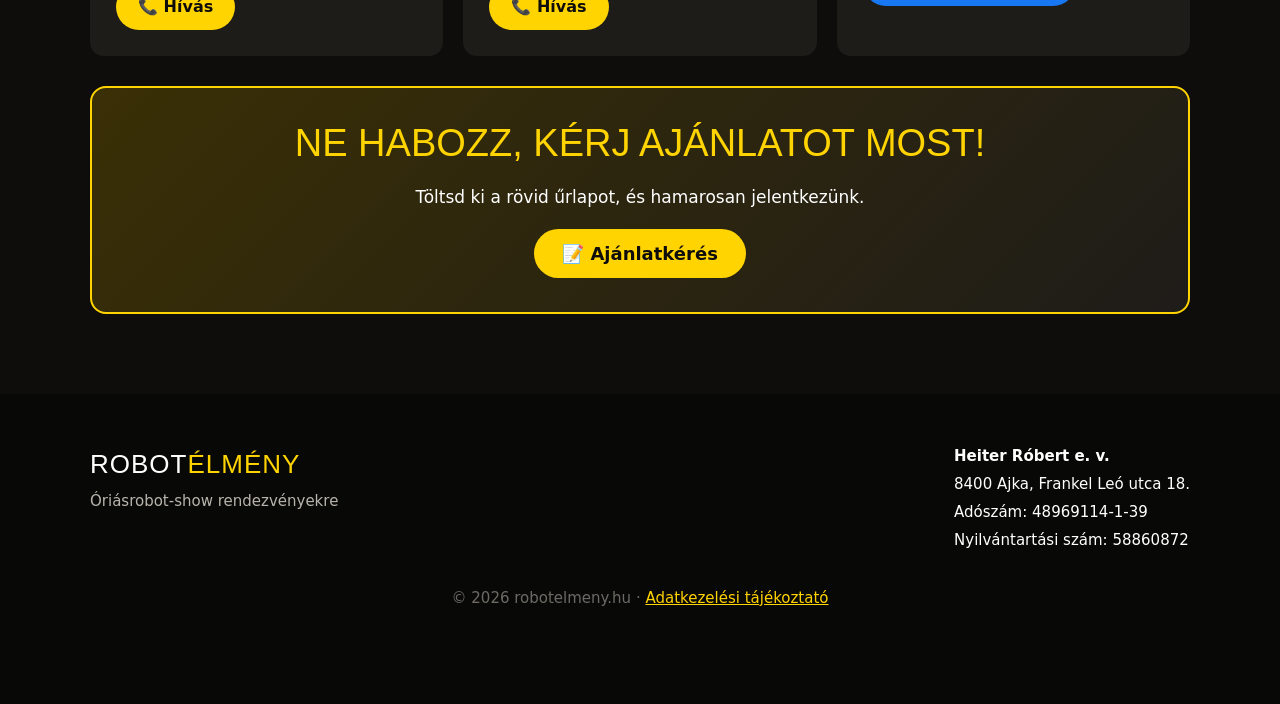
==== commit ac1da1cd: "Az „autobot” szó helyett „robot” Co-Authored-By: Claude Opus 5.5 (1M context) <noreply@anthropic.com" ====
--- a/index.html
+++ b/index.html
@@ -62,7 +62,7 @@
   <div class="hero-text">
     <p class="kicker">2,8 méter magas óriásrobot rendezvényekre</p>
     <h1>A klasszikus hős<br><span>életre kel!</span></h1>
-    <p class="hero-sub">Űrdongó, a 2,8 méter magas autobot – élőben, testközelből!</p>
+    <p class="hero-sub">Űrdongó, a 2,8 méter magas robot – élőben, testközelből!</p>
     <div class="hero-btns">
       <a href="tel:+36709427918" class="btn btn-primary">📞 Hívj most</a>
       <a href="#ajanlatkeres" class="btn btn-ghost" data-open-quote>Kérj ajánlatot</a>
@@ -77,7 +77,7 @@
     <div>
       <h2>Hozd el a filmek világát a rendezvényedre!</h2>
       <p class="lead">Ajkai családi vállalkozásként igazi látványosságot hozunk el hozzád.</p>
-      <p>A 30 perces műsor rögtön egy nagy pillanattal kezdődik: a zárt sátorból, gomolygó füstben lép elő a 2,8 méter magas autobot, aztán zenére táncol és integet a közönségnek. A show alatt mindenki testközelből is megnézheti, a kijelölt fotóponton pedig közös képet is készíthet vele.</p>
+      <p>A 30 perces műsor rögtön egy nagy pillanattal kezdődik: a zárt sátorból, gomolygó füstben lép elő a 2,8 méter magas robot, aztán zenére táncol és integet a közönségnek. A show alatt mindenki testközelből is megnézheti, a kijelölt fotóponton pedig közös képet is készíthet vele.</p>
       <p>Falunapra, gyereknapra, céges rendezvényre vagy fesztiválra: ahol Űrdongó megjelenik, ott sok lesz a csodálkozó arc és a mosoly.</p>
     </div>
   </div>
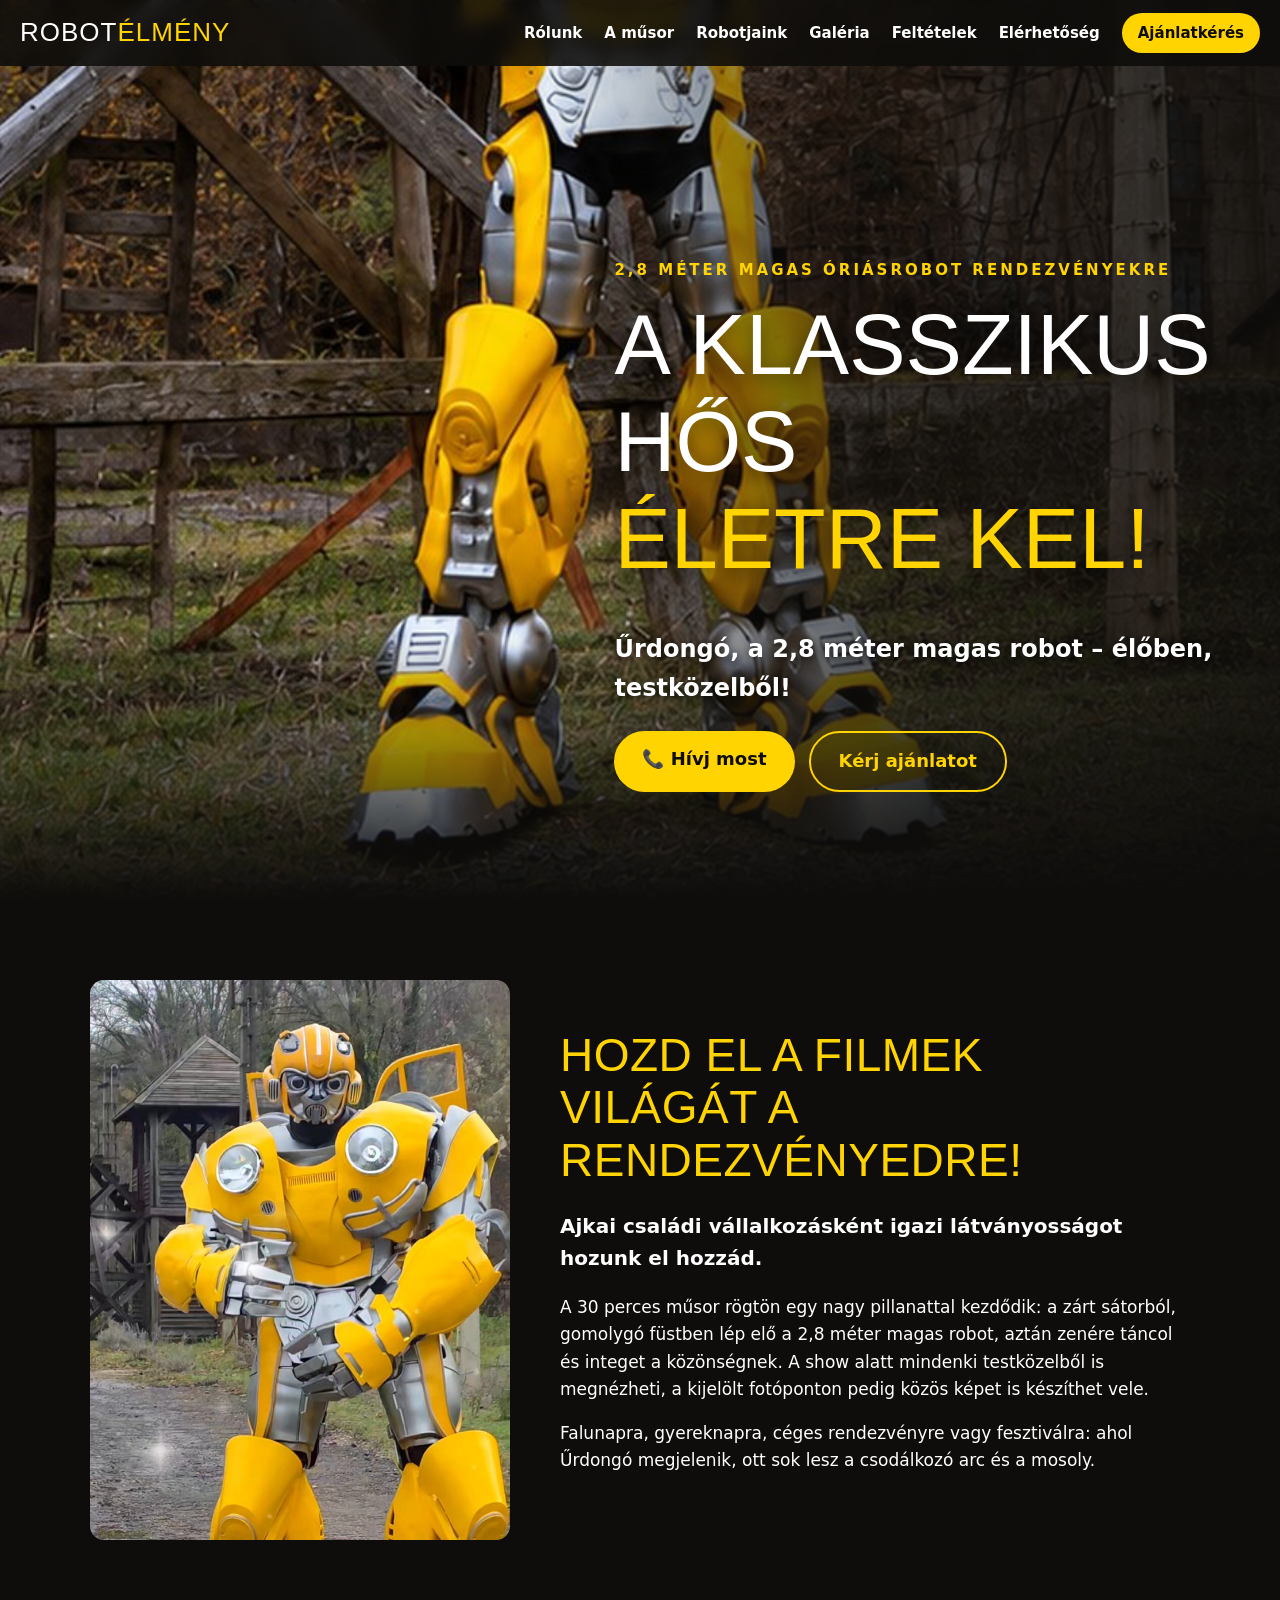
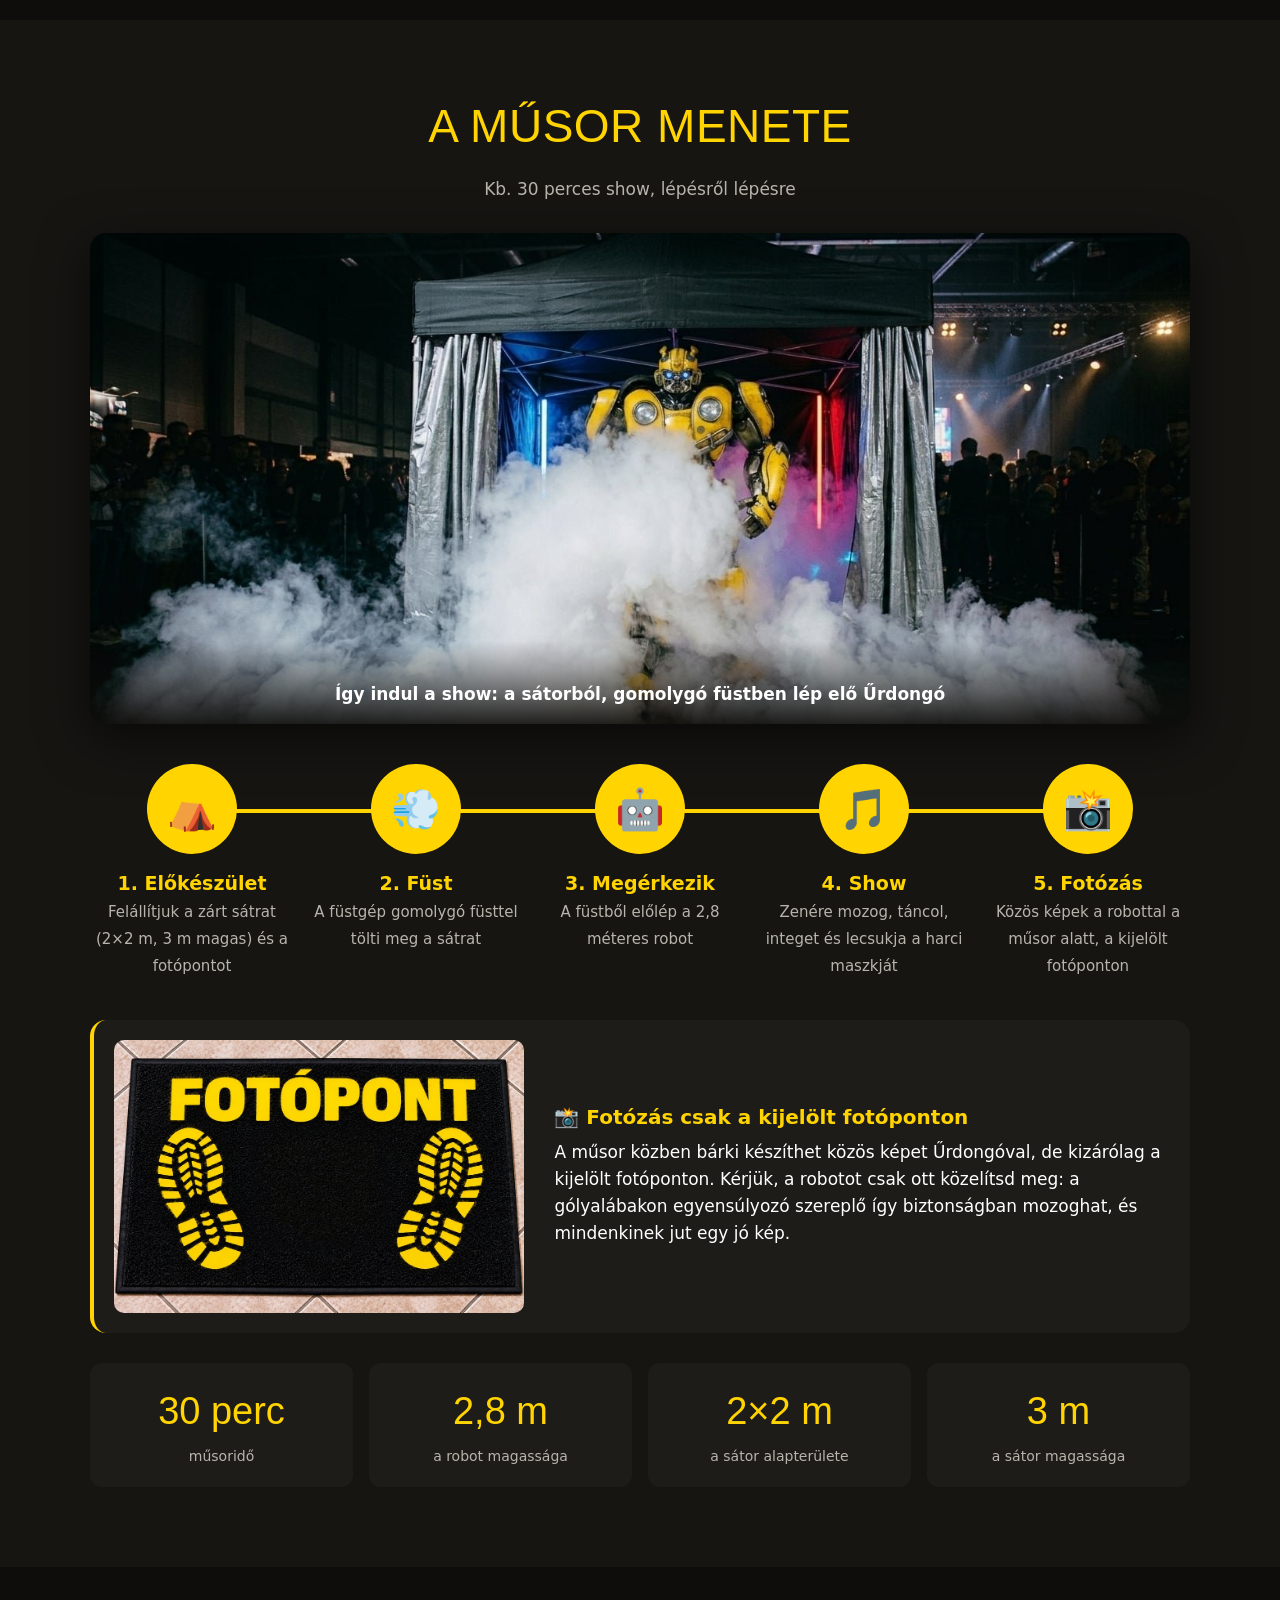
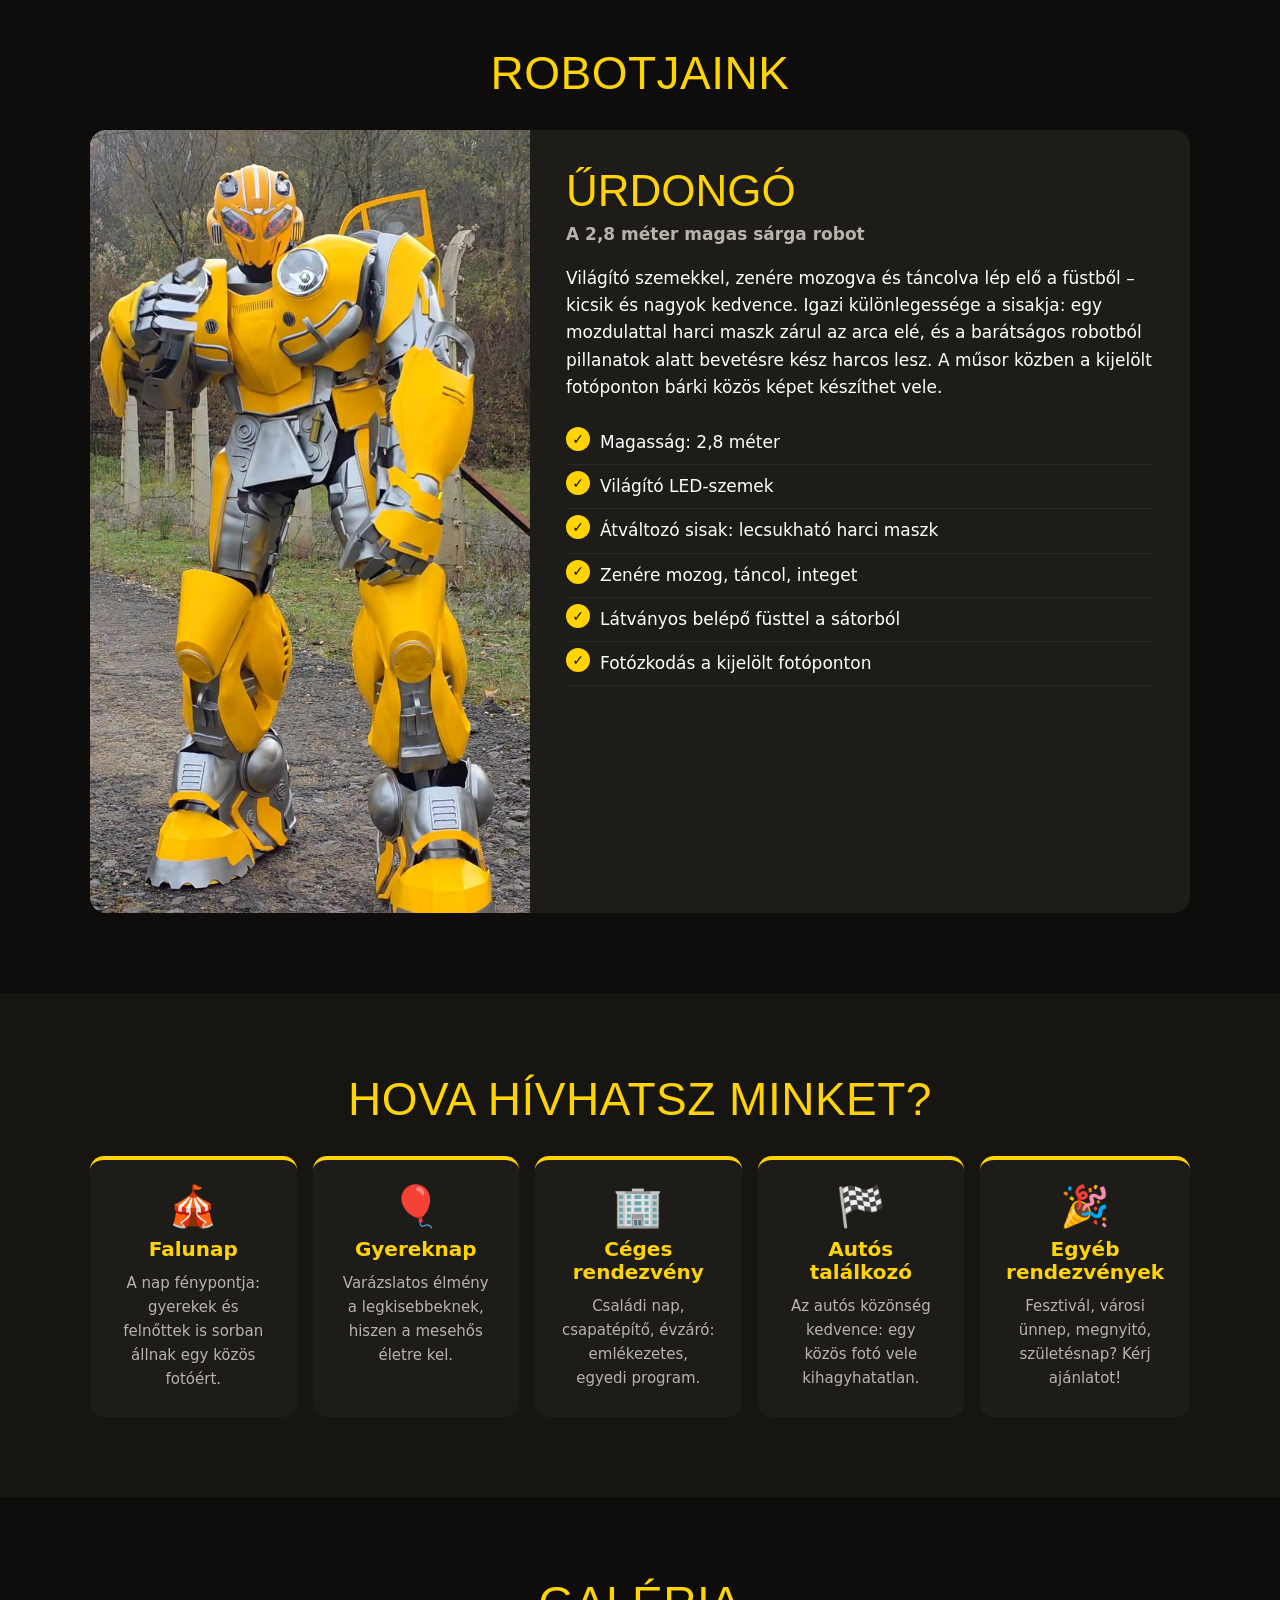
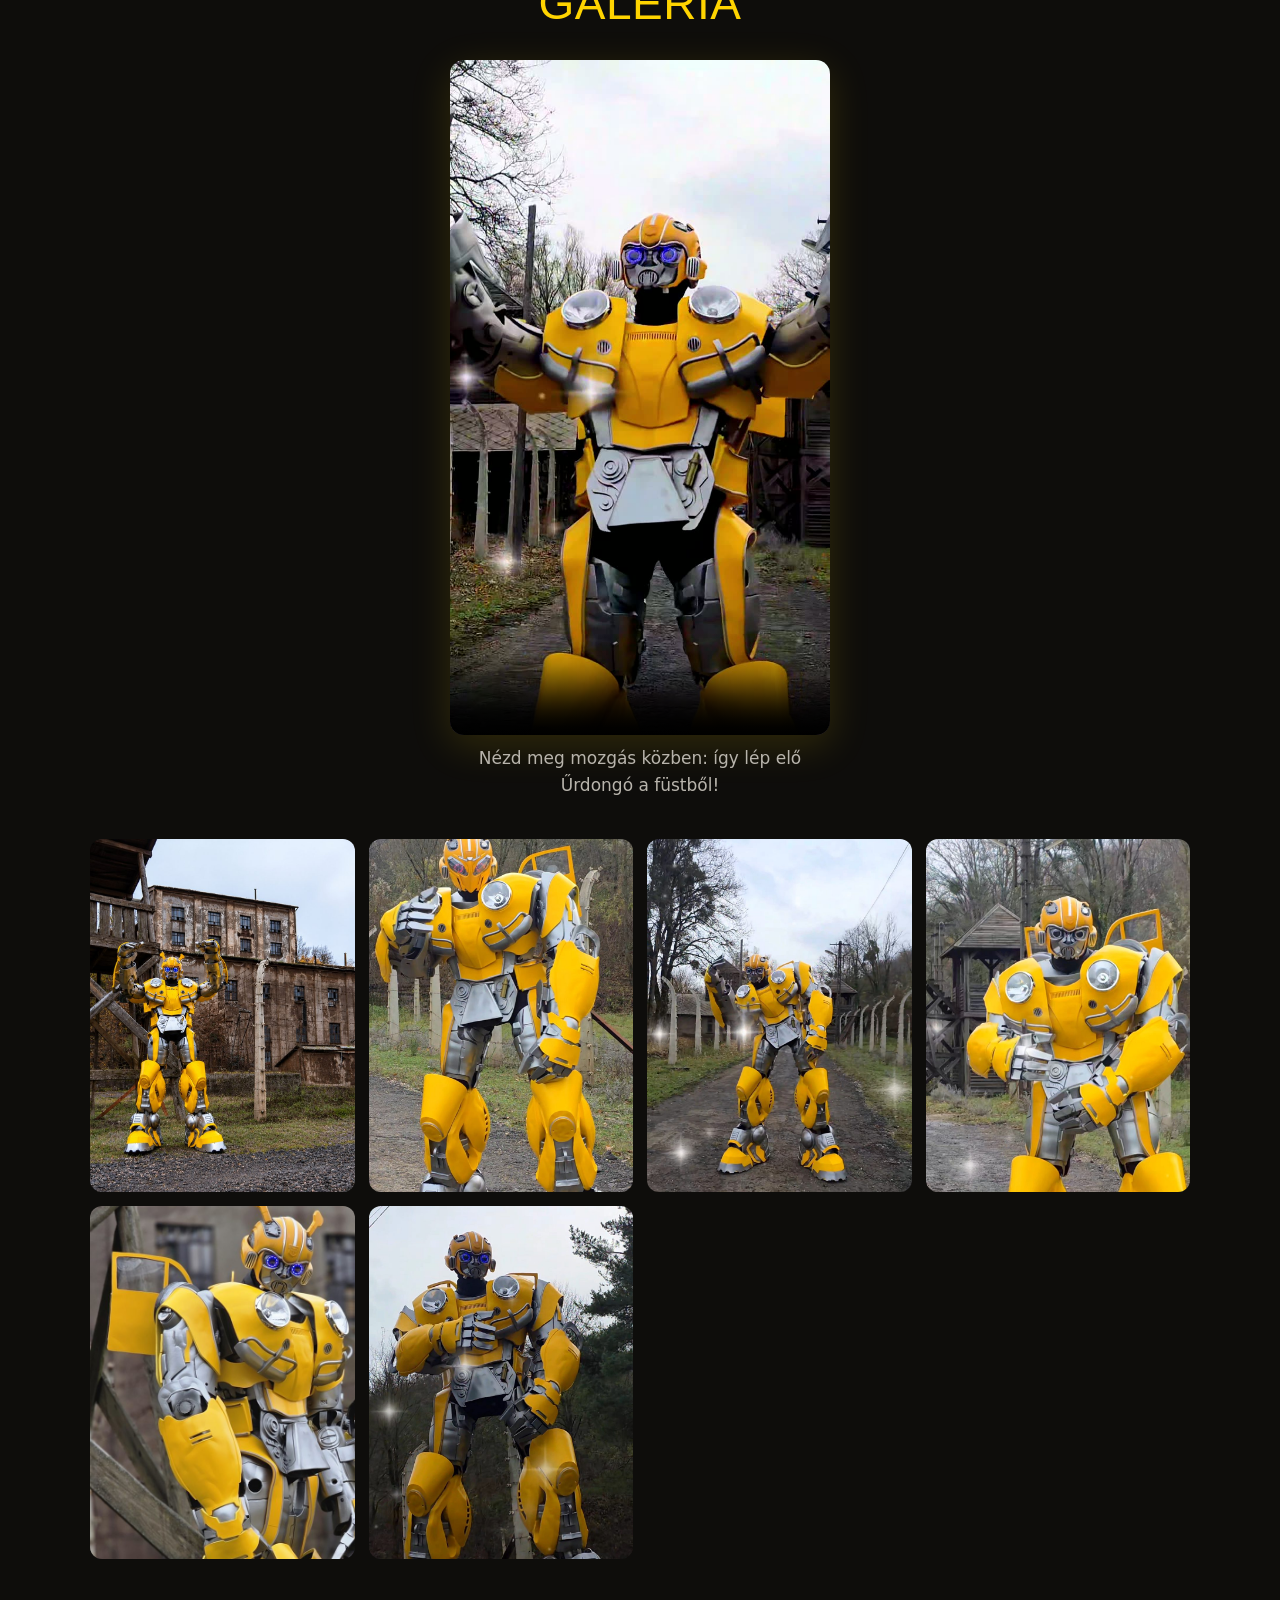
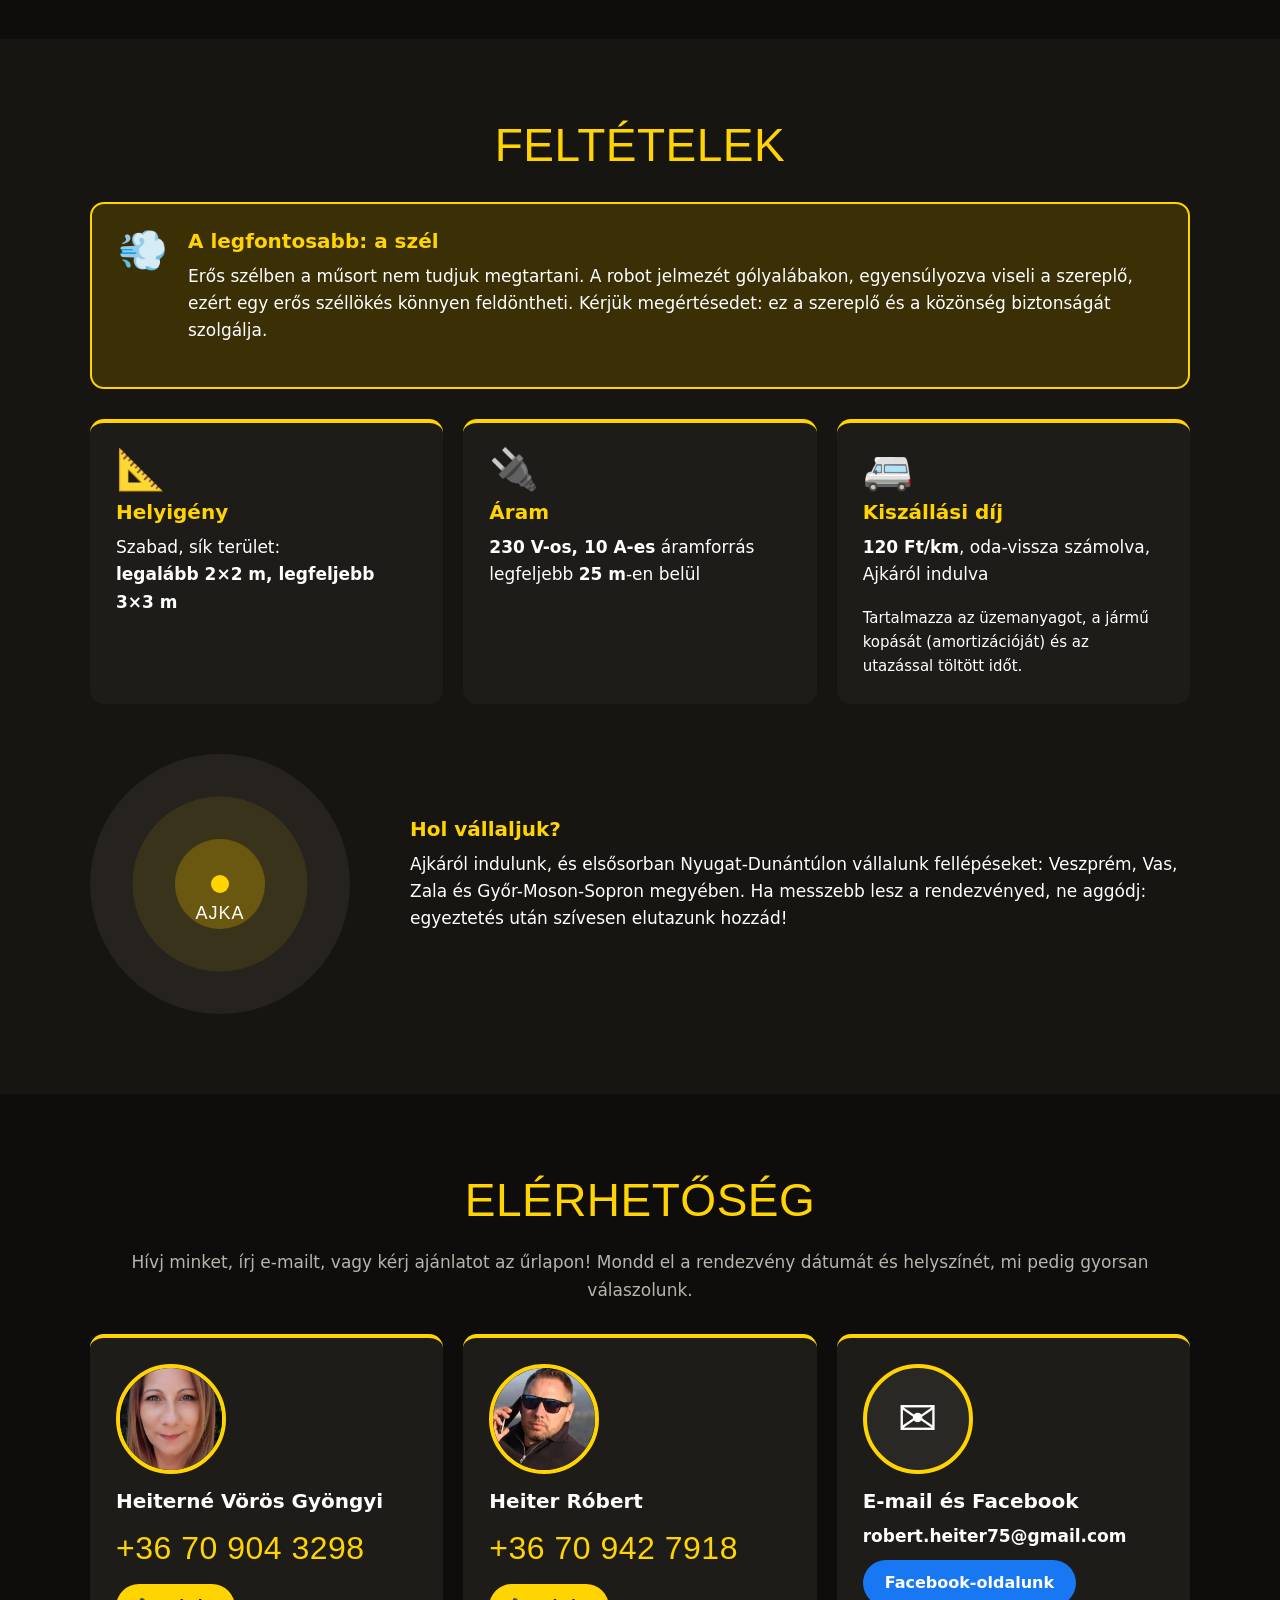
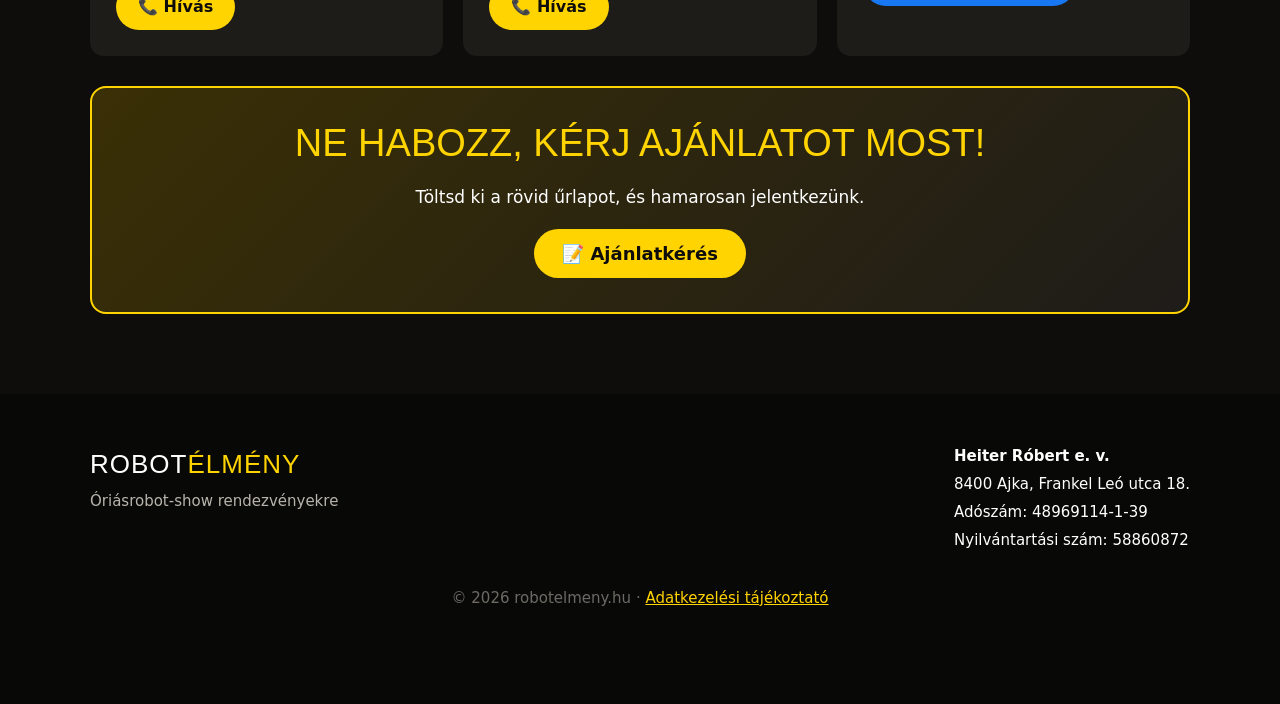
==== commit ebf1ef91: "Függőleges 2,8 m magasságjelző a robot mellett a kerek jelvény helyett Co-Authored-By: Claude Opus 5" ====
--- a/index.html
+++ b/index.html
@@ -58,7 +58,12 @@
     <source media="(max-width: 699px)" srcset="images/hero_mobil.jpg">
     <img src="images/hero.jpg" alt="A 2,8 méter magas sárga Űrdongó robot egy régi gyárépület előtt" class="hero-img">
   </picture>
-  <div class="height-badge" aria-hidden="true"><b>2,8 m</b><span>magas</span></div>
+  <div class="height-ruler" aria-hidden="true">
+    <span class="hr-guide hr-top"></span>
+    <span class="hr-guide hr-bottom"></span>
+    <span class="hr-line"></span>
+    <span class="hr-label">2,8 m</span>
+  </div>
   <div class="hero-text">
     <p class="kicker">2,8 méter magas óriásrobot rendezvényekre</p>
     <h1>A klasszikus hős<br><span>életre kel!</span></h1>
--- a/css/style.css
+++ b/css/style.css
@@ -49,7 +49,7 @@
 /* nyitókép */
 .hero { position: relative; min-height: 100vh; min-height: 100svh; display: flex; align-items: flex-end; overflow: hidden; }
 .hero picture, .hero-img { position: absolute; inset: 0; width: 100%; height: 100%; }
-.hero-img { object-fit: cover; object-position: 30% 50%; }
+.hero-img { object-fit: cover; object-position: 30% 85%; }
 .hero::after { content: ""; position: absolute; inset: 0;
   background: linear-gradient(270deg, rgba(14,13,11,.88) 0%, rgba(14,13,11,.55) 38%, rgba(14,13,11,0) 58%),
               linear-gradient(0deg, rgba(14,13,11,1) 0%, rgba(14,13,11,0) 30%); }
@@ -59,13 +59,29 @@
   text-shadow: 0 4px 20px rgba(0,0,0,.6); }
 .hero h1 span { color: var(--sarga); }
 .hero-sub { font-size: clamp(18px, 2.2vw, 24px); font-weight: 600; text-shadow: 0 2px 10px rgba(0,0,0,.8); }
-.height-badge { position: absolute; z-index: 3; left: 9%; top: 22%; width: 170px; height: 170px; border-radius: 50%;
-  background: var(--sarga); color: var(--fekete); display: flex; flex-direction: column; align-items: center; justify-content: center;
-  transform: rotate(-10deg); box-shadow: 0 0 0 6px rgba(14,13,11,.85), 0 0 0 9px var(--sarga), 0 12px 40px rgba(0,0,0,.6);
-  animation: badge-in .8s cubic-bezier(.2,1.6,.4,1) .3s both; }
-.height-badge b { font-family: var(--cim); font-weight: 400; font-size: 58px; line-height: .95; }
-.height-badge span { font-weight: 900; font-size: 18px; letter-spacing: 4px; text-transform: uppercase; }
-@keyframes badge-in { from { opacity: 0; transform: scale(.3) rotate(-40deg); } to { opacity: 1; transform: scale(1) rotate(-10deg); } }
+/* magasságjelző vonal a robot mellett (helyét a js/main.js számolja ki) */
+.height-ruler { position: absolute; z-index: 3; width: 0; pointer-events: none; opacity: 0; transition: opacity .3s; }
+.height-ruler.ready { opacity: 1; }
+.hr-line { position: absolute; left: -1.5px; top: 0; bottom: 0; width: 3px; background: var(--sarga);
+  box-shadow: 0 0 10px rgba(0,0,0,.7); transform-origin: bottom; }
+.hr-line::before { content: ""; position: absolute; left: -7px; width: 17px; top: 0; bottom: 0;
+  background-image: linear-gradient(to bottom, var(--sarga) 2px, transparent 2px); background-size: 100% 10%; }
+.hr-line::after { content: ""; position: absolute; left: -4px; width: 11px; top: 5%; bottom: 0;
+  background-image: linear-gradient(to bottom, rgba(255,212,0,.7) 1px, transparent 1px); background-size: 100% 10.526%; }
+.hr-guide { position: absolute; left: -14px; height: 0; border-top: 2px dashed rgba(255,212,0,.8); }
+.hr-guide::before { content: ""; position: absolute; left: 0; top: -2px; width: 28px; height: 2px; background: var(--sarga); }
+.hr-top { top: 0; }
+.hr-bottom { bottom: 0; }
+.hr-label { position: absolute; top: 50%; left: 0; transform: translate(-50%, -50%); white-space: nowrap;
+  font-family: var(--cim); font-size: clamp(22px, 2.6vw, 36px); line-height: 1; color: var(--sarga);
+  background: rgba(14,13,11,.92); border: 2px solid var(--sarga); border-radius: 6px; padding: 6px 10px 5px;
+  box-shadow: 0 6px 20px rgba(0,0,0,.5); }
+.height-ruler.ready .hr-line { animation: hr-grow 1.1s cubic-bezier(.3,.8,.3,1) both; }
+.height-ruler.ready .hr-guide { animation: hr-fade .4s ease-out both; }
+.height-ruler.ready .hr-top { animation-delay: 1s; }
+.height-ruler.ready .hr-label { animation: hr-fade .5s ease-out 1.1s both; }
+@keyframes hr-grow { from { transform: scaleY(0); } }
+@keyframes hr-fade { from { opacity: 0; } }
 .hero-btns { display: flex; gap: 14px; flex-wrap: wrap; margin-top: 24px; }
 
 /* rólunk */
@@ -188,7 +204,7 @@
 /* megjelenés görgetéskor */
 .reveal { opacity: 0; transform: translateY(30px); transition: opacity .7s, transform .7s; }
 .reveal.show { opacity: 1; transform: none; }
-@media (prefers-reduced-motion: reduce) { .height-badge { animation: none; } .reveal { opacity: 1; transform: none; } html { scroll-behavior: auto; } .dot { animation: none; } }
+@media (prefers-reduced-motion: reduce) { .height-ruler * { animation: none !important; } .reveal { opacity: 1; transform: none; } html { scroll-behavior: auto; } .dot { animation: none; } }
 
 /* tablet */
 @media (max-width: 980px) {
@@ -219,11 +235,8 @@
   .hero { display: block; min-height: 0; }
   .hero picture { position: relative; display: block; height: 68vh; height: 68svh; }
   .hero::after { top: 0; bottom: auto; height: 68svh; background: linear-gradient(0deg, rgba(14,13,11,1) 0%, rgba(14,13,11,0) 30%); }
-  .hero-text { padding: 0 20px 40px; margin: -40px 0 0; max-width: none; box-sizing: border-box; }
+  .hero-text { padding: 0 20px 40px; margin: -6px 0 0; max-width: none; box-sizing: border-box; }
   .hero-img { object-position: 50% 30%; }
-  .height-badge { left: auto; right: 14px; top: 78px; width: 104px; height: 104px; box-shadow: 0 0 0 4px rgba(14,13,11,.85), 0 0 0 6px var(--sarga), 0 8px 24px rgba(0,0,0,.6); }
-  .height-badge b { font-size: 36px; }
-  .height-badge span { font-size: 12px; letter-spacing: 2px; }
   .two-col, .robot { grid-template-columns: 1fr; gap: 30px; }
   .robot { gap: 0; }
   .robot img { max-height: 600px; object-position: 50% 0; }
@@ -243,9 +256,6 @@
   .hero h1 { font-size: 5.8vw; }
   .hero-sub { font-size: 17px; }
   .kicker { font-size: 13px; letter-spacing: 2px; }
-  .height-badge { left: 4%; width: 140px; height: 140px; }
-  .height-badge b { font-size: 46px; }
-  .height-badge span { font-size: 15px; }
 }
 
 /* álló tablet: a kép fölül, a szöveg alatta, mint telefonon */
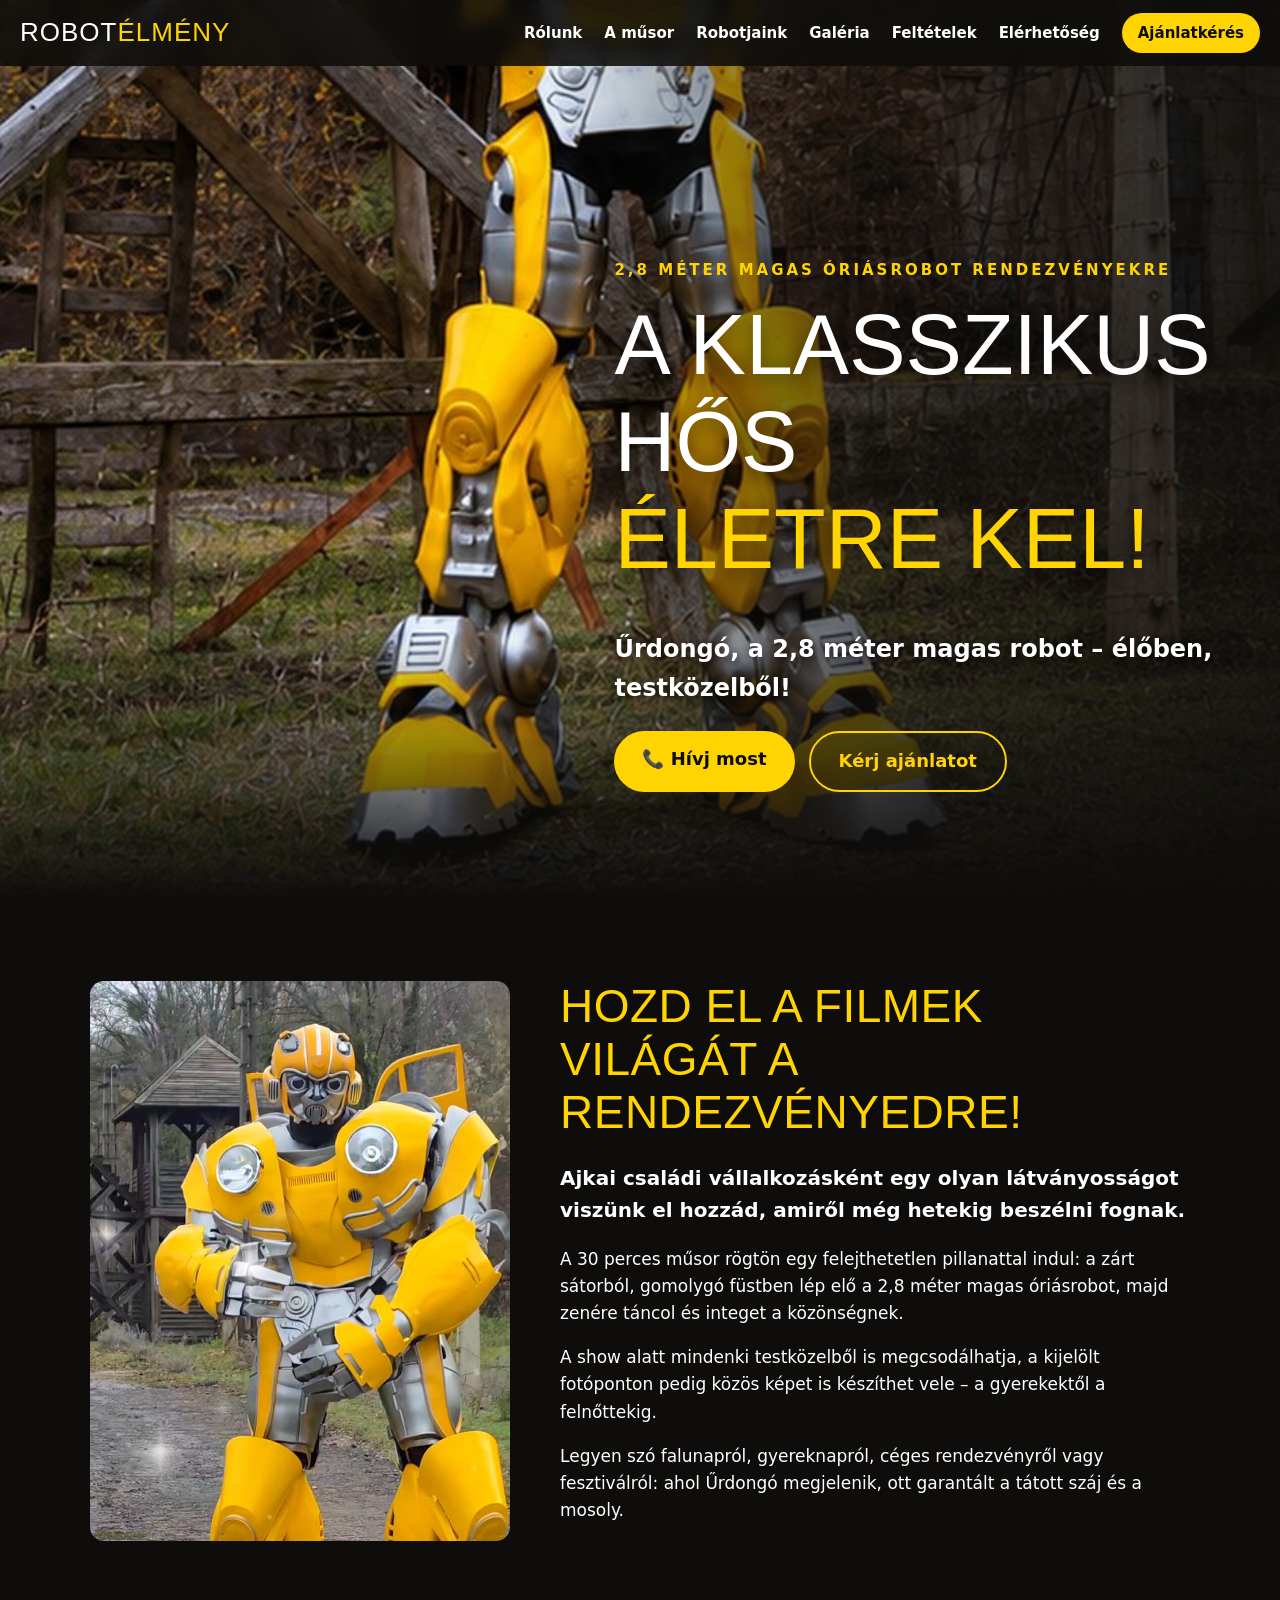
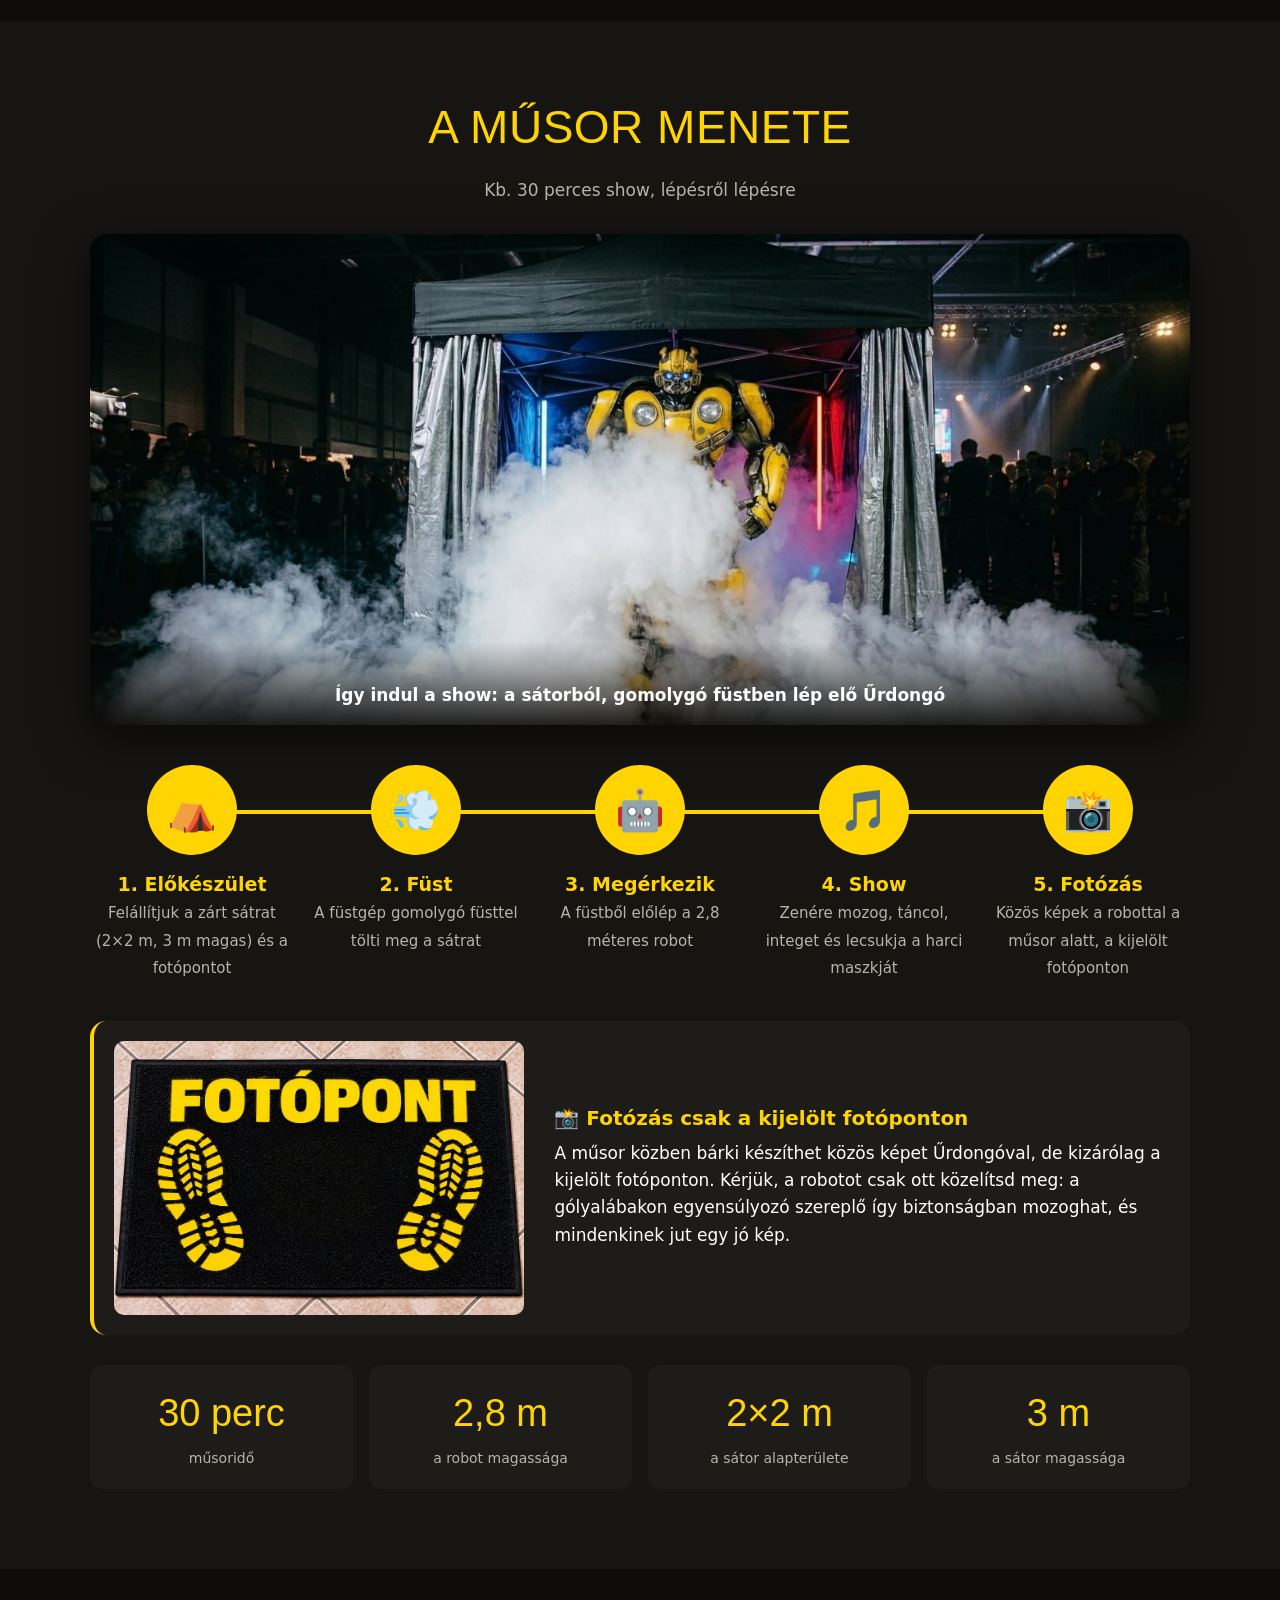
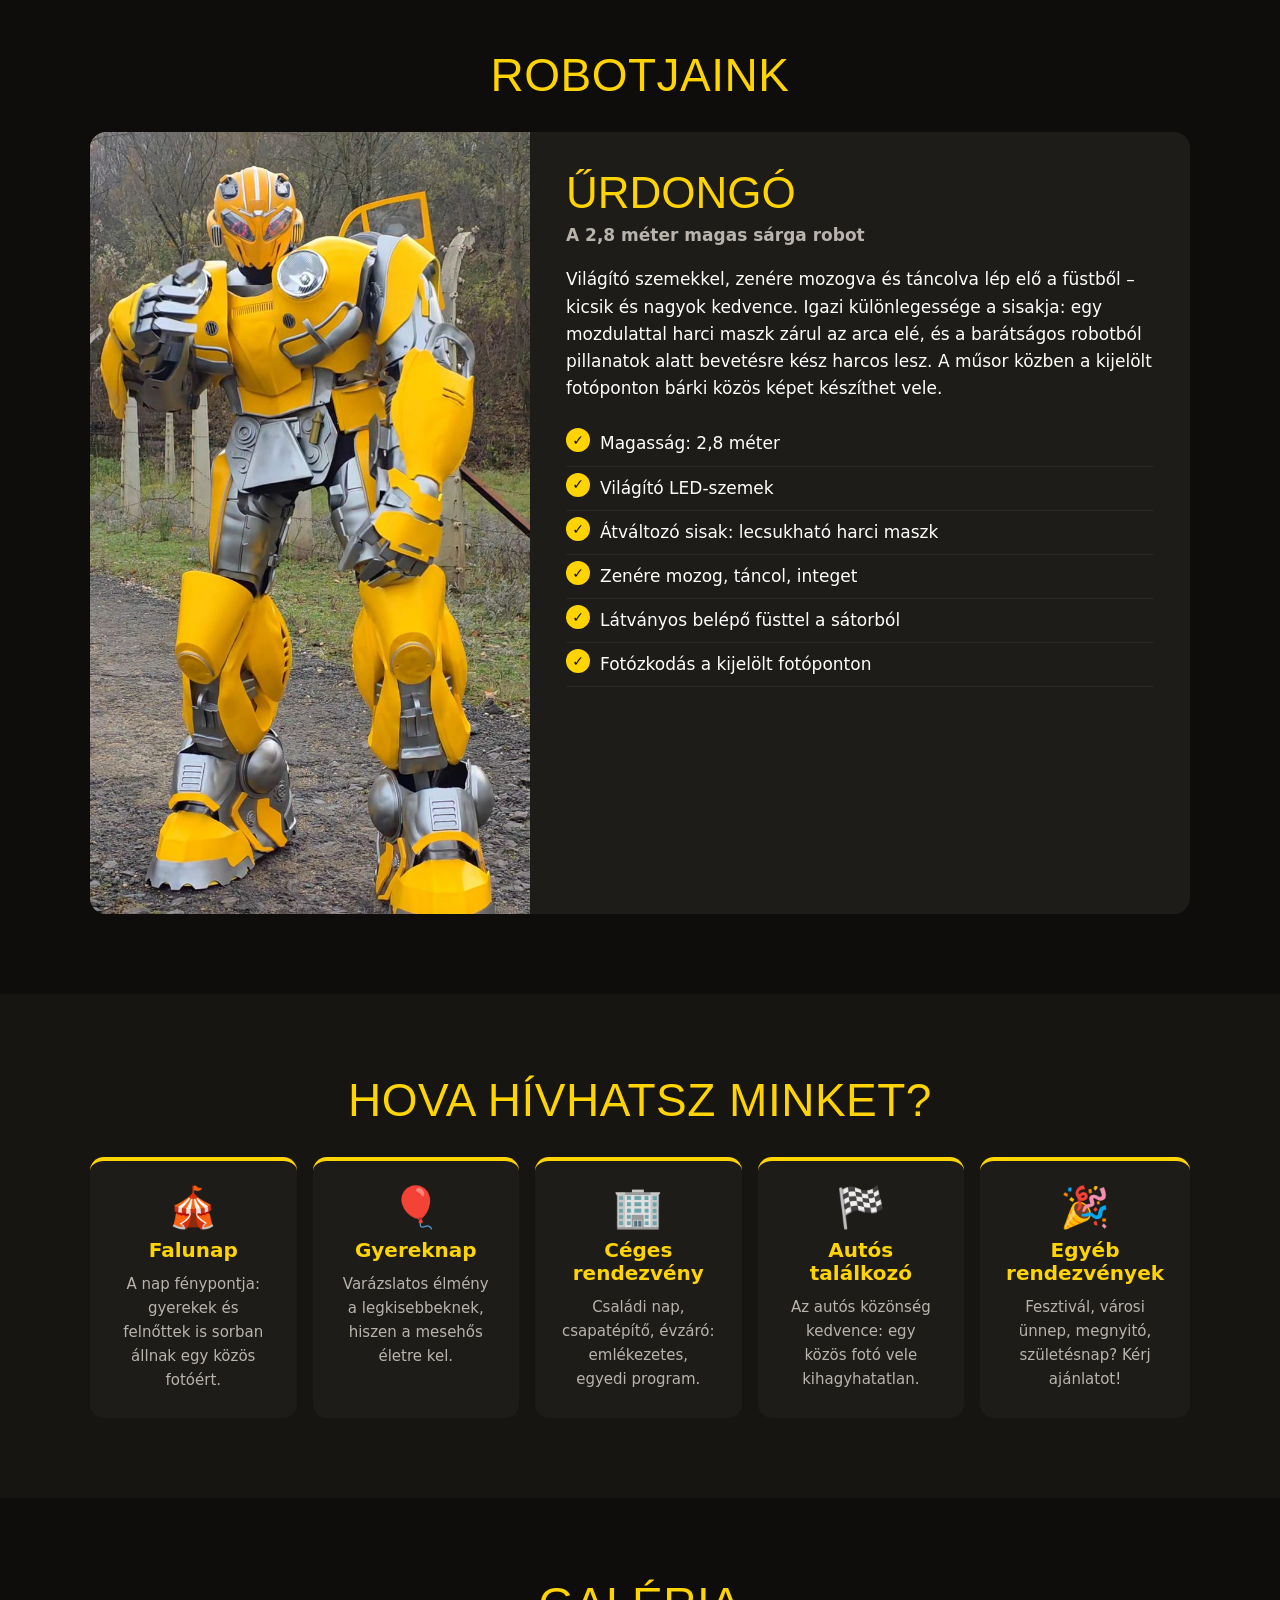
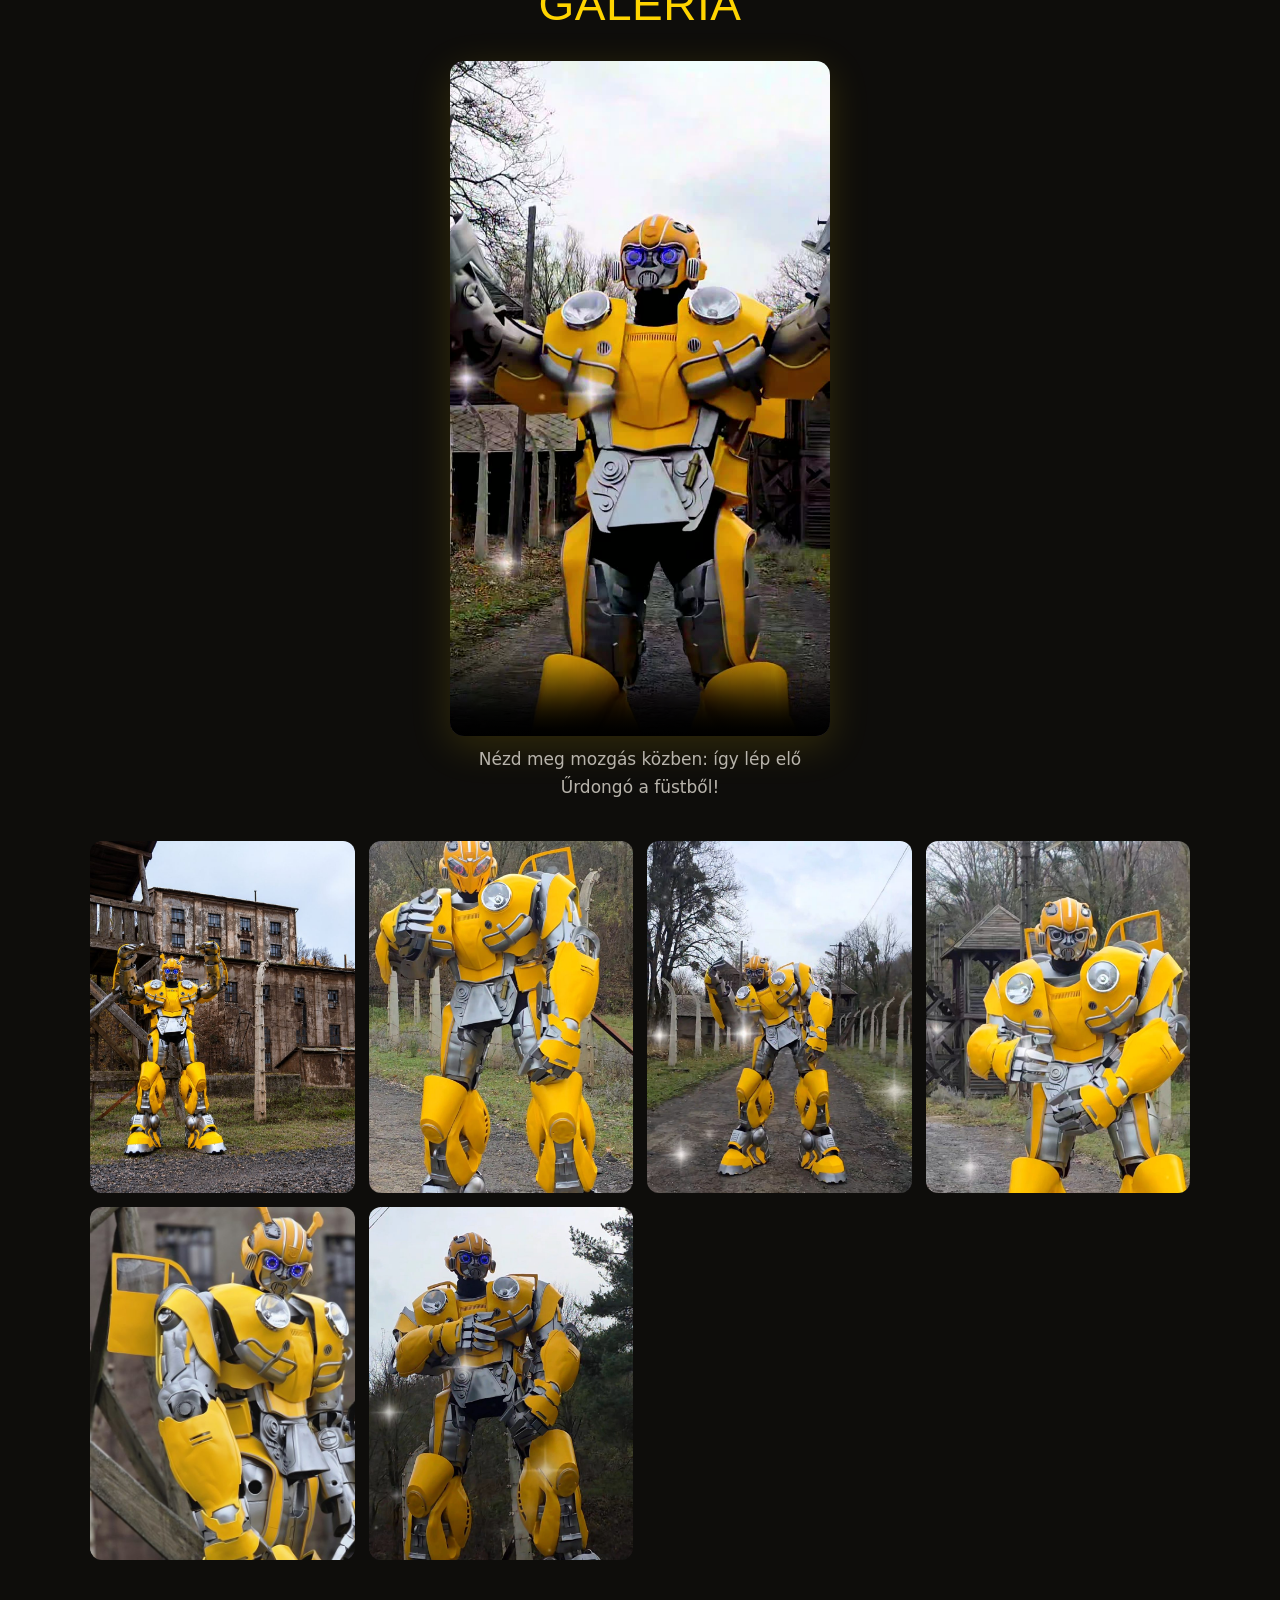
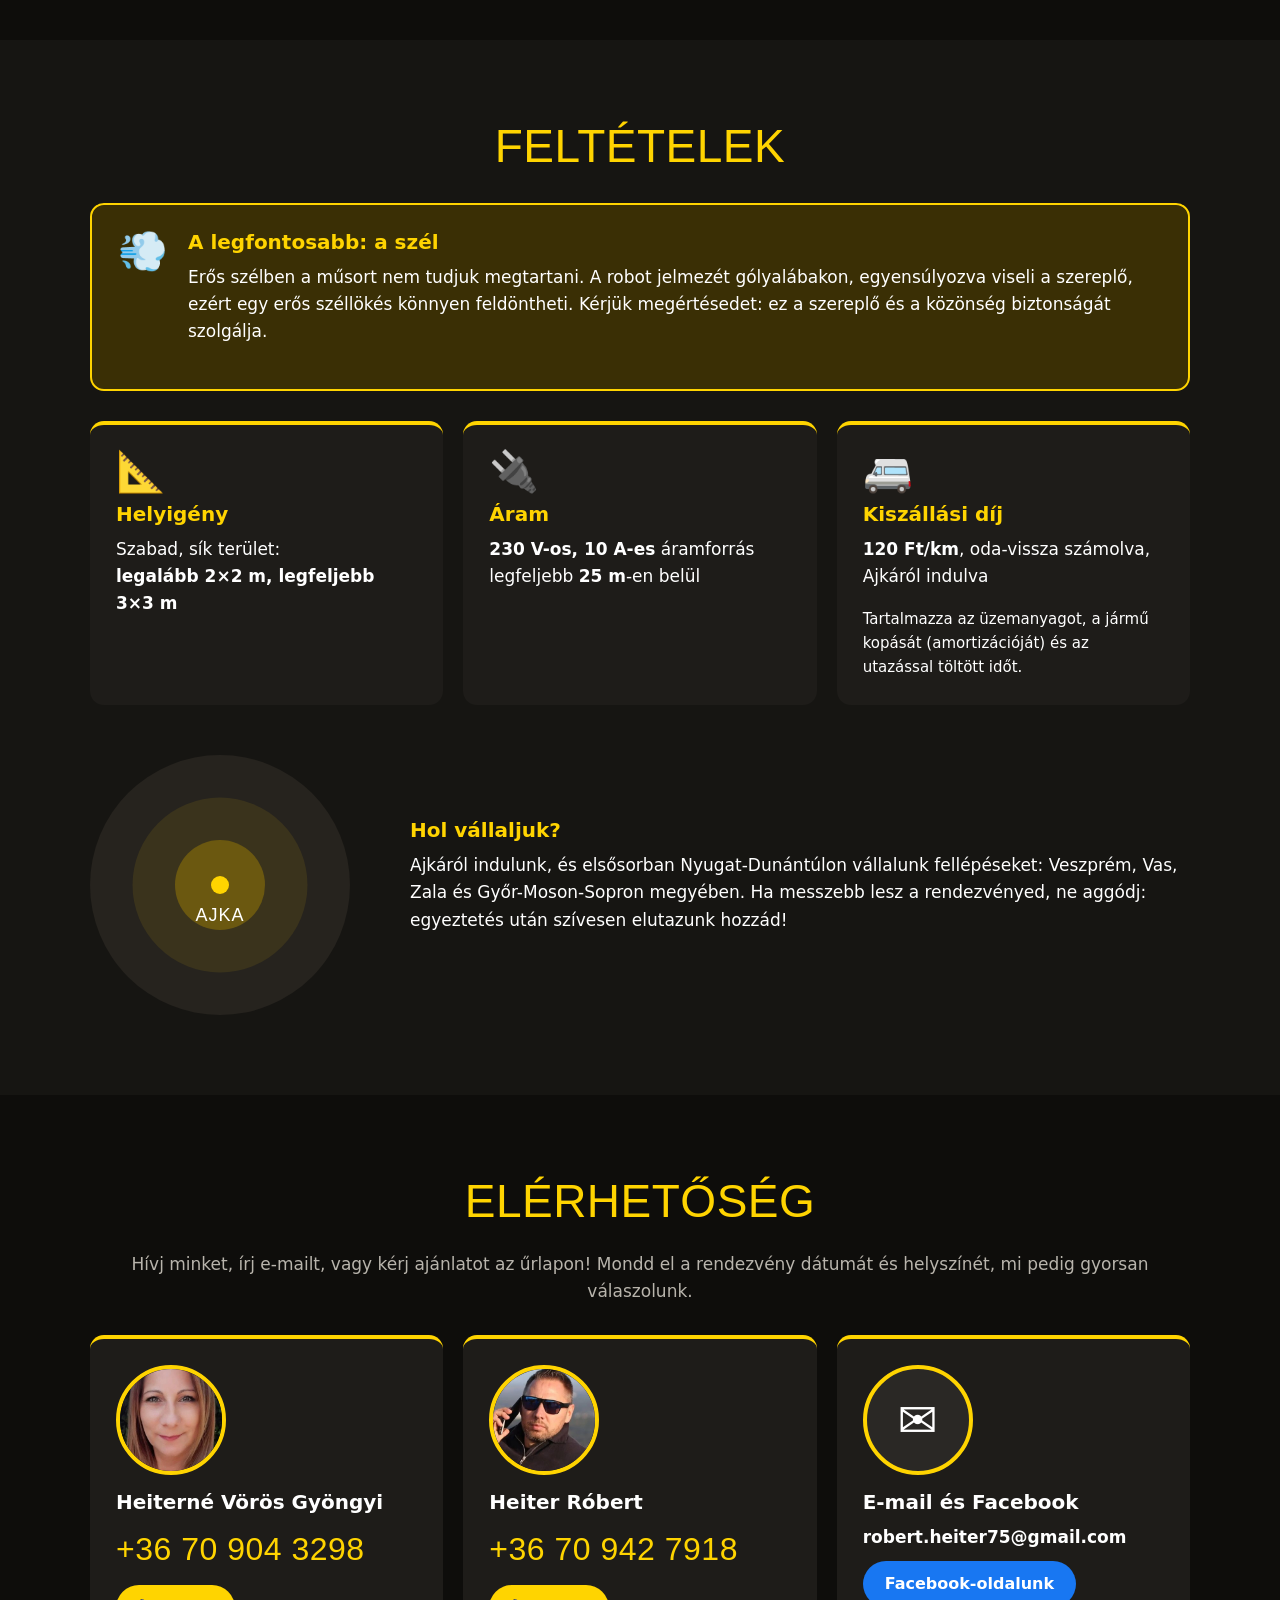
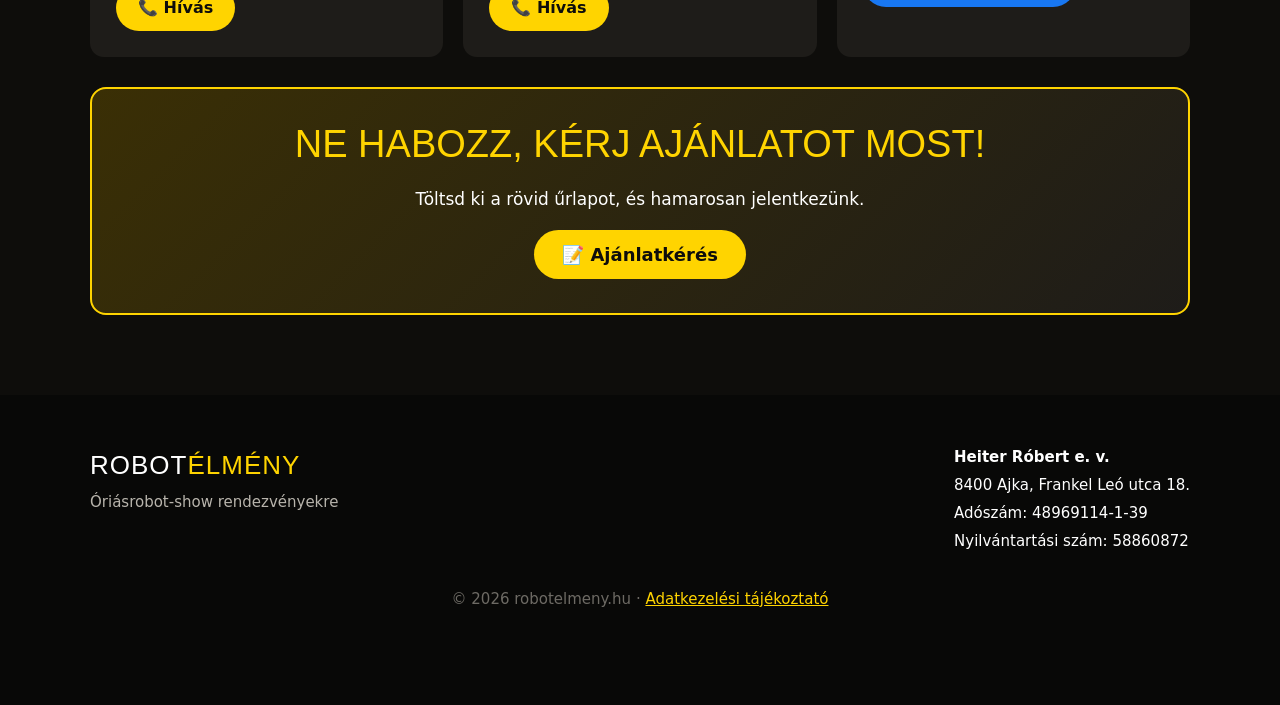
==== commit df4d44da: "Rólunk: új szöveg Co-Authored-By: Claude Opus 5.5 (1M context) <noreply@anthropic.com>" ====
--- a/index.html
+++ b/index.html
@@ -81,9 +81,10 @@
     <img src="images/rolunk.jpg" alt="Űrdongó közelről, világító kék szemekkel" class="rounded" loading="lazy">
     <div>
       <h2>Hozd el a filmek világát a rendezvényedre!</h2>
-      <p class="lead">Ajkai családi vállalkozásként igazi látványosságot hozunk el hozzád.</p>
-      <p>A 30 perces műsor rögtön egy nagy pillanattal kezdődik: a zárt sátorból, gomolygó füstben lép elő a 2,8 méter magas robot, aztán zenére táncol és integet a közönségnek. A show alatt mindenki testközelből is megnézheti, a kijelölt fotóponton pedig közös képet is készíthet vele.</p>
-      <p>Falunapra, gyereknapra, céges rendezvényre vagy fesztiválra: ahol Űrdongó megjelenik, ott sok lesz a csodálkozó arc és a mosoly.</p>
+      <p class="lead">Ajkai családi vállalkozásként egy olyan látványosságot viszünk el hozzád, amiről még hetekig beszélni fognak.</p>
+      <p>A 30 perces műsor rögtön egy felejthetetlen pillanattal indul: a zárt sátorból, gomolygó füstben lép elő a 2,8 méter magas óriásrobot, majd zenére táncol és integet a közönségnek.</p>
+      <p>A show alatt mindenki testközelből is megcsodálhatja, a kijelölt fotóponton pedig közös képet is készíthet vele – a gyerekektől a felnőttekig.</p>
+      <p>Legyen szó falunapról, gyereknapról, céges rendezvényről vagy fesztiválról: ahol Űrdongó megjelenik, ott garantált a tátott száj és a mosoly.</p>
     </div>
   </div>
 </section>
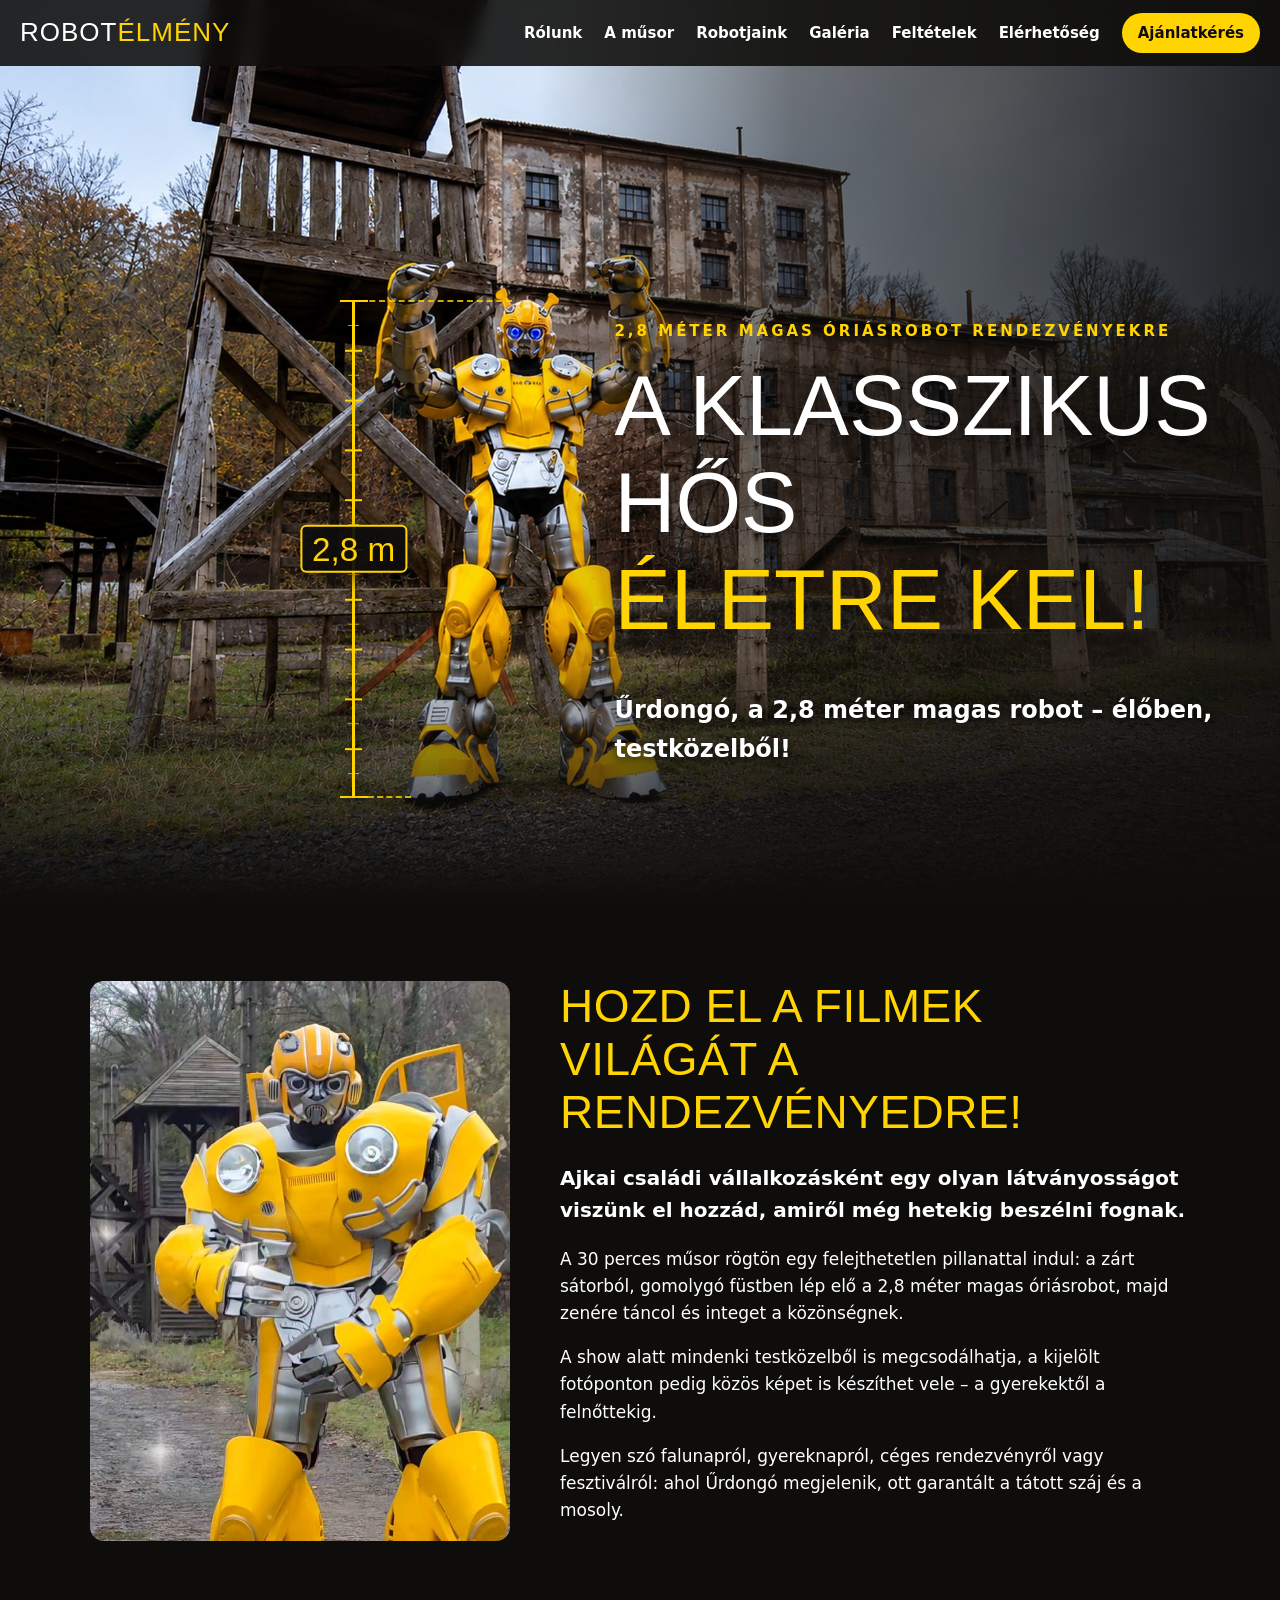
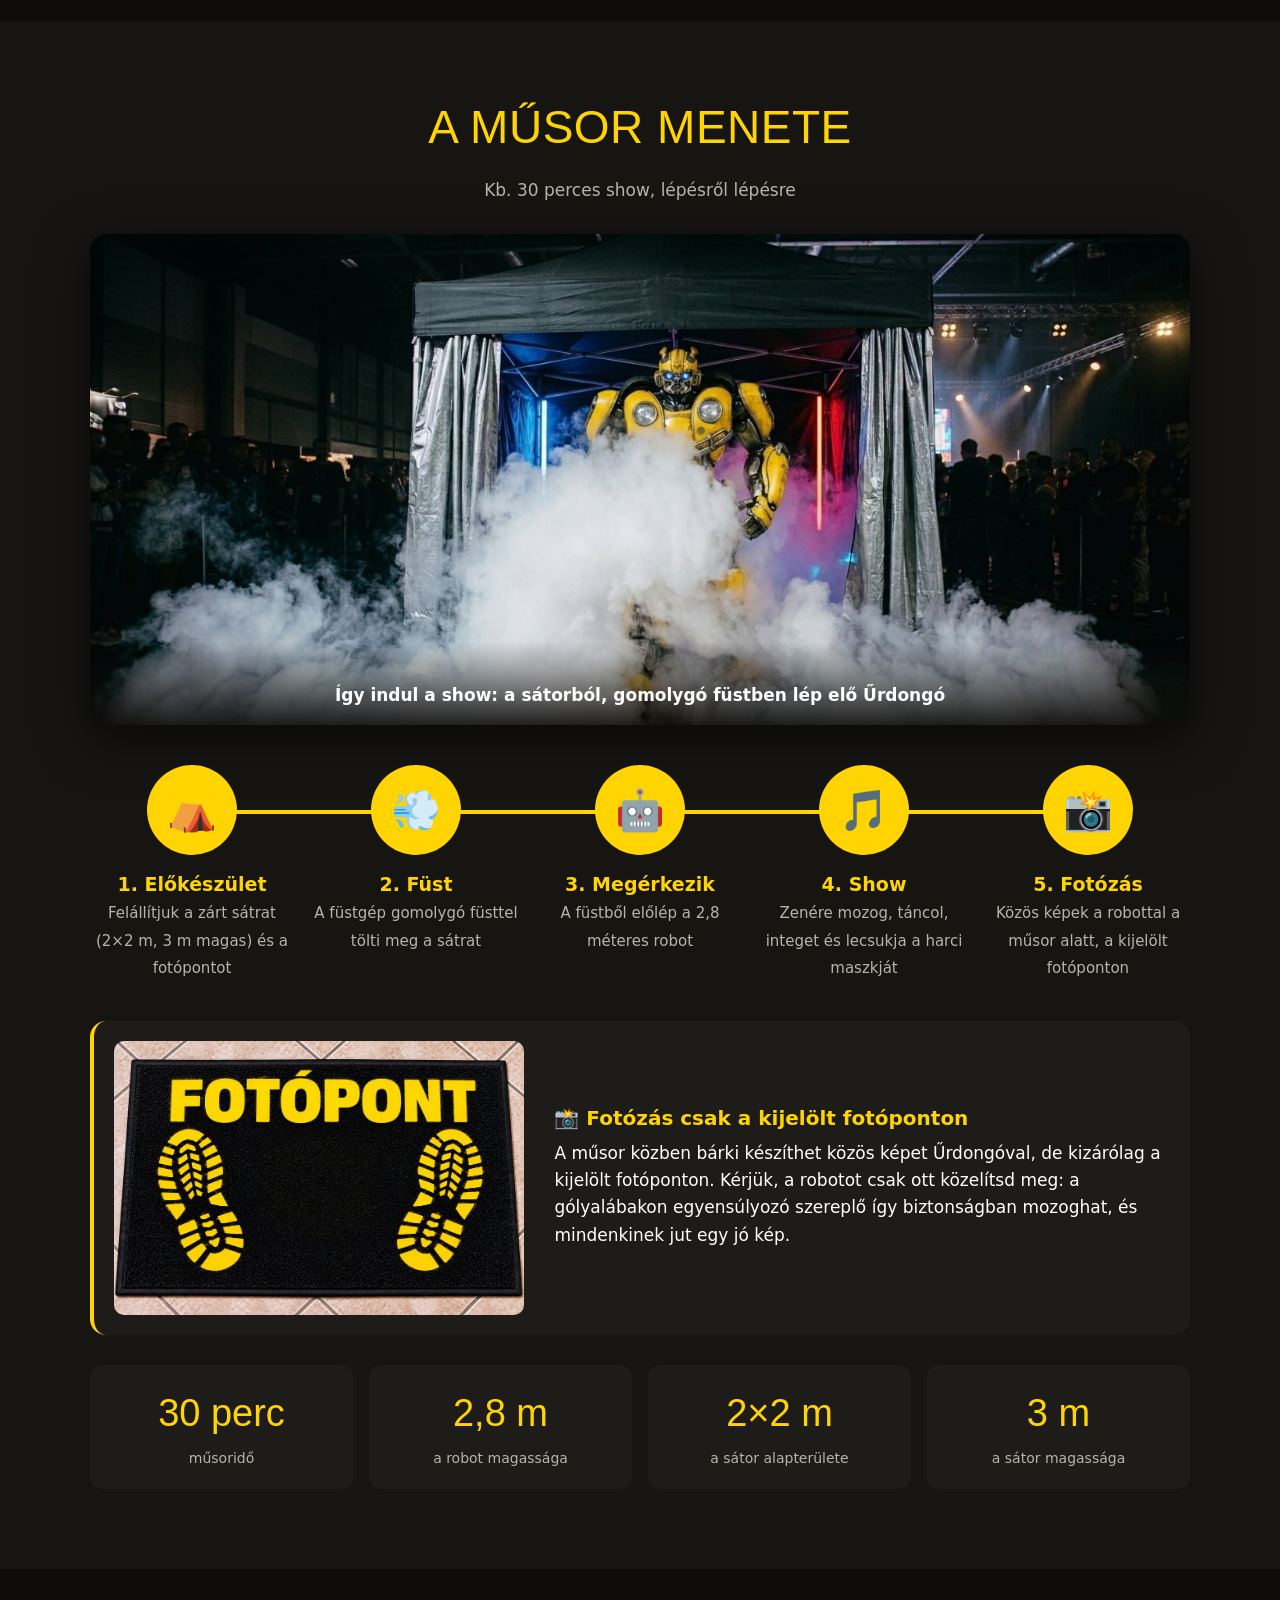
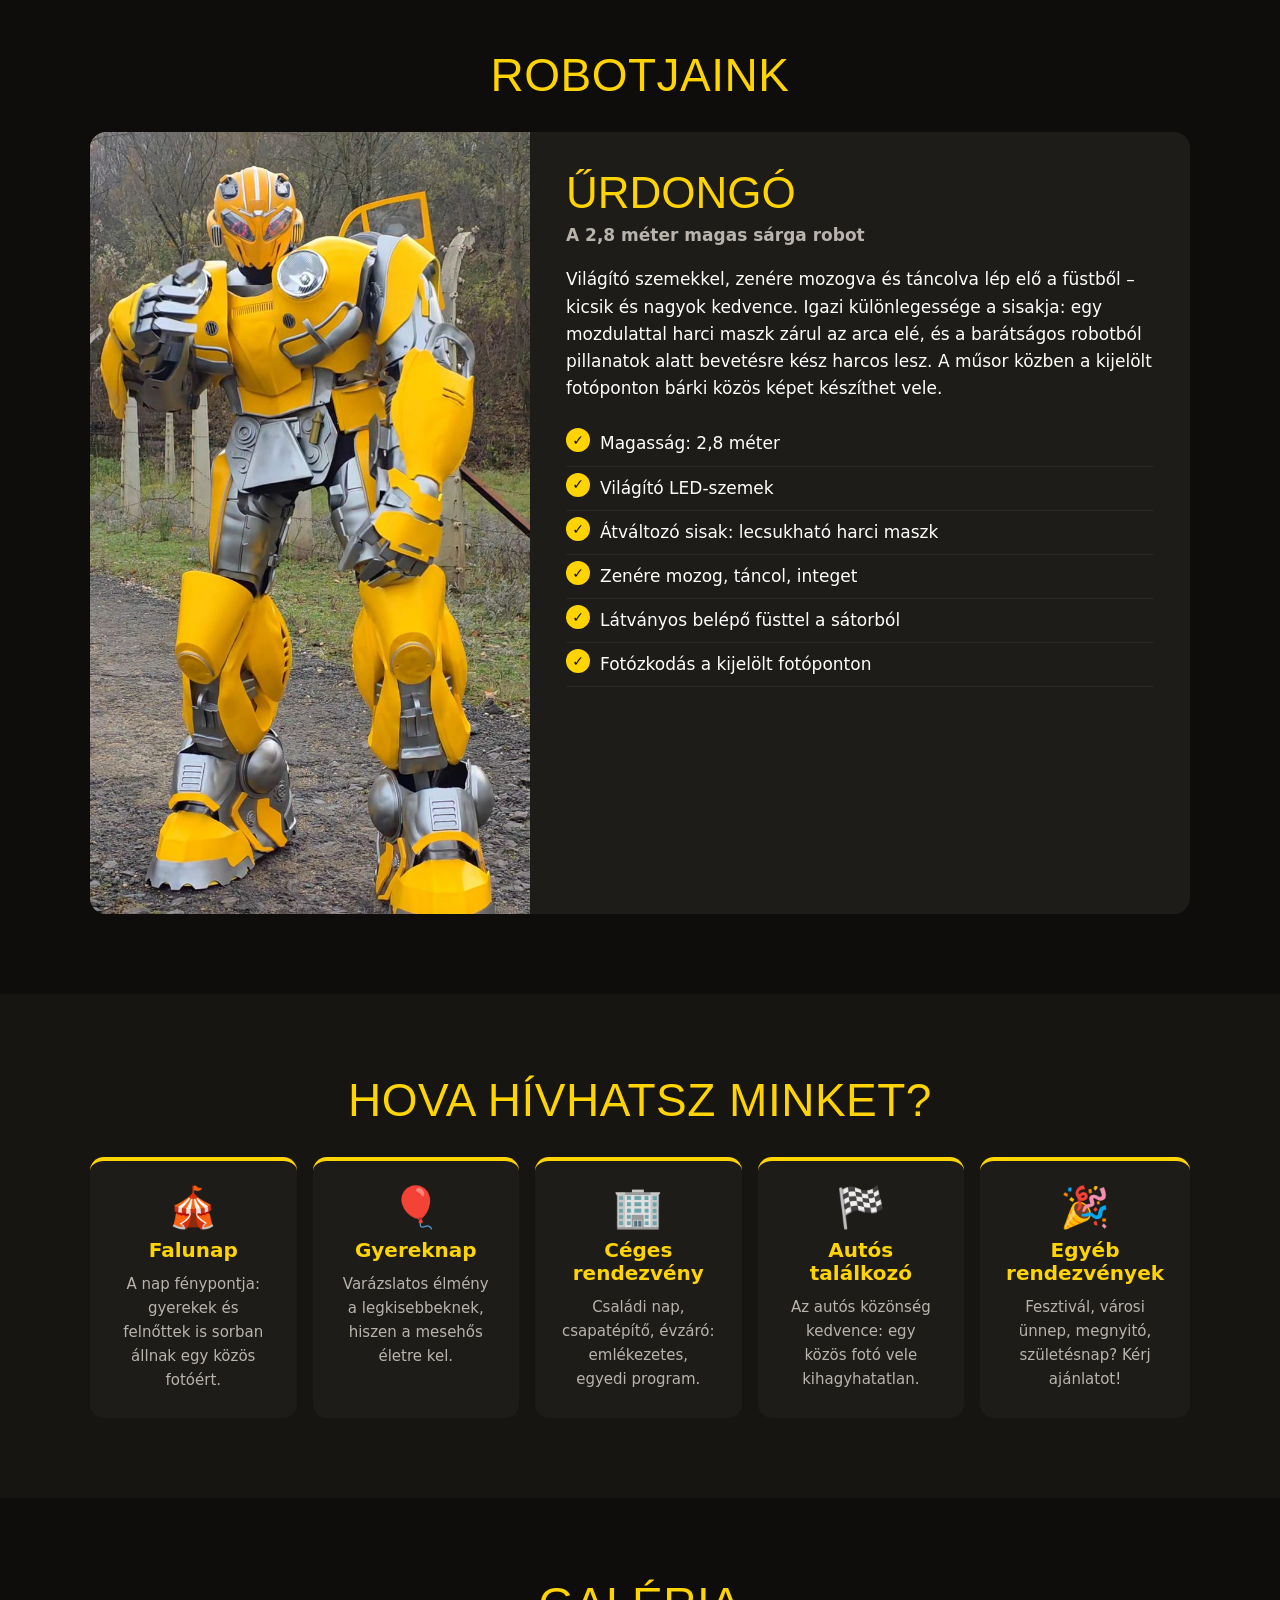
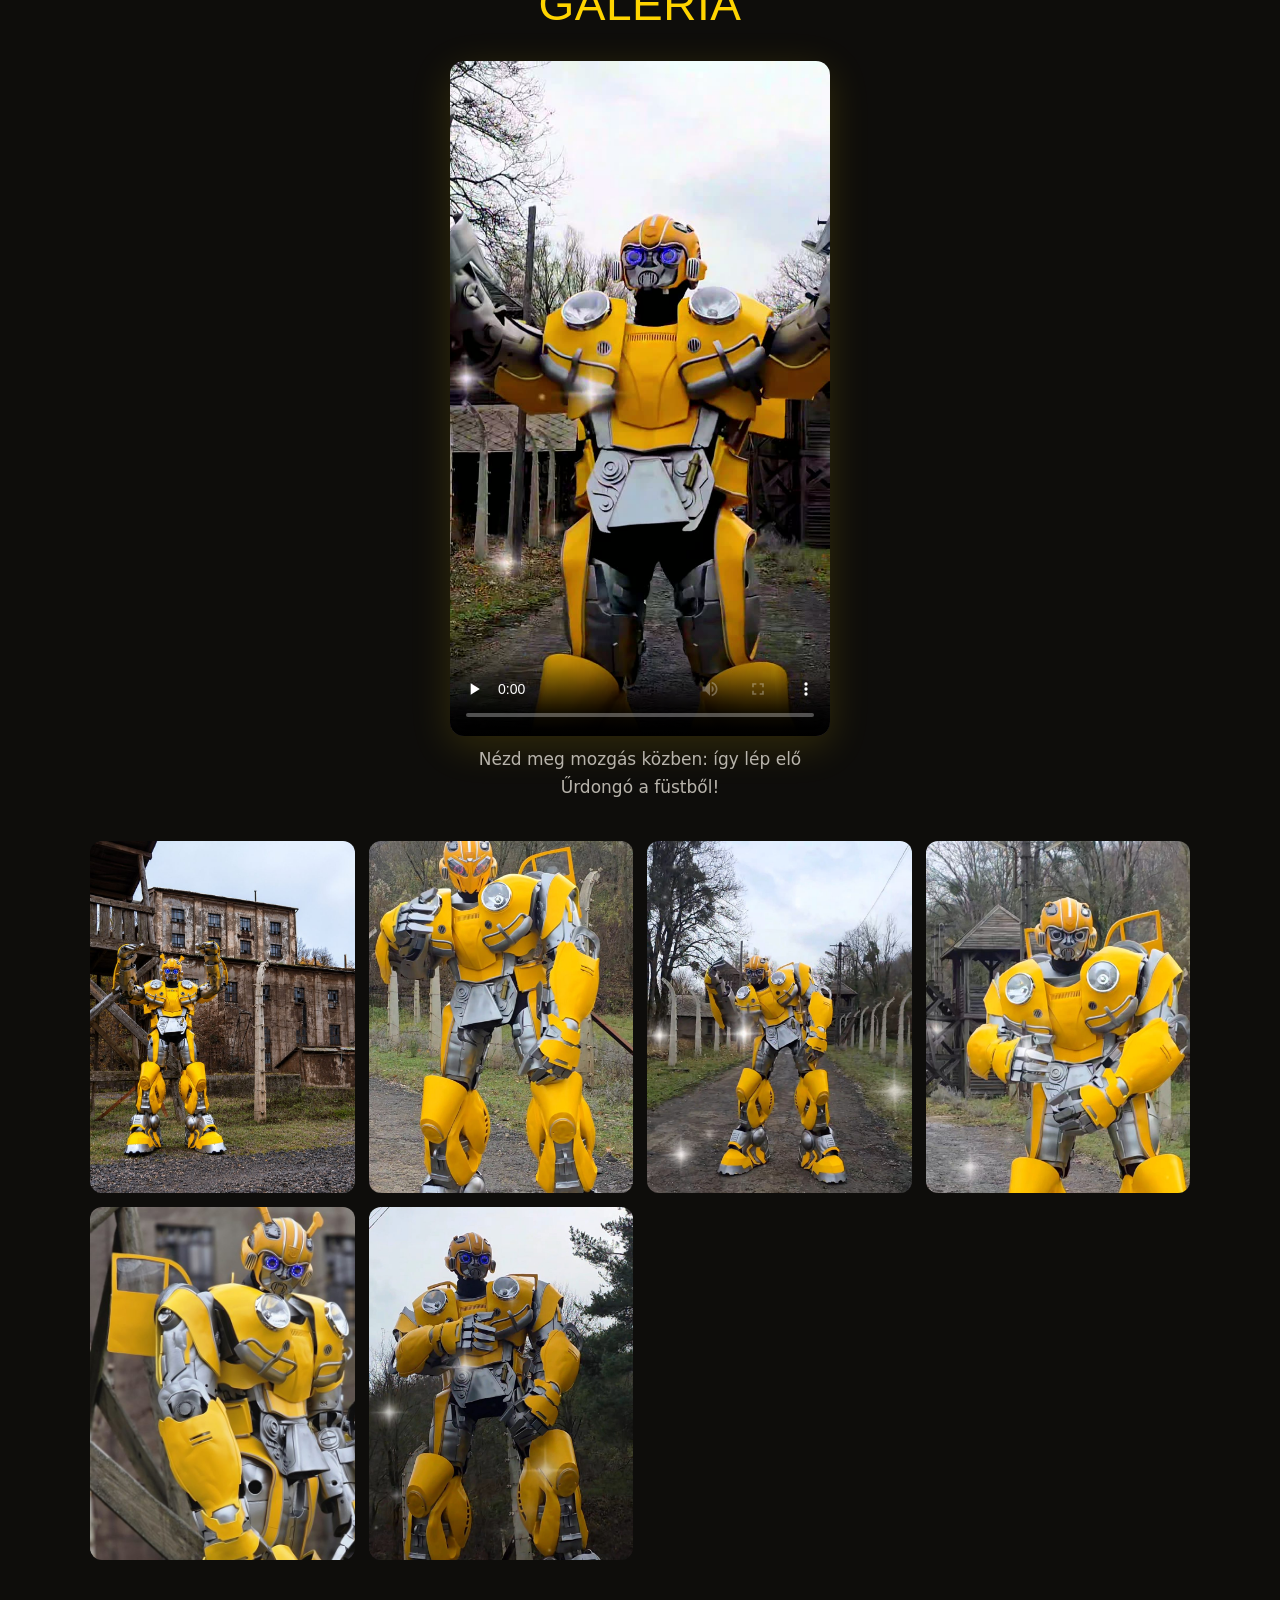
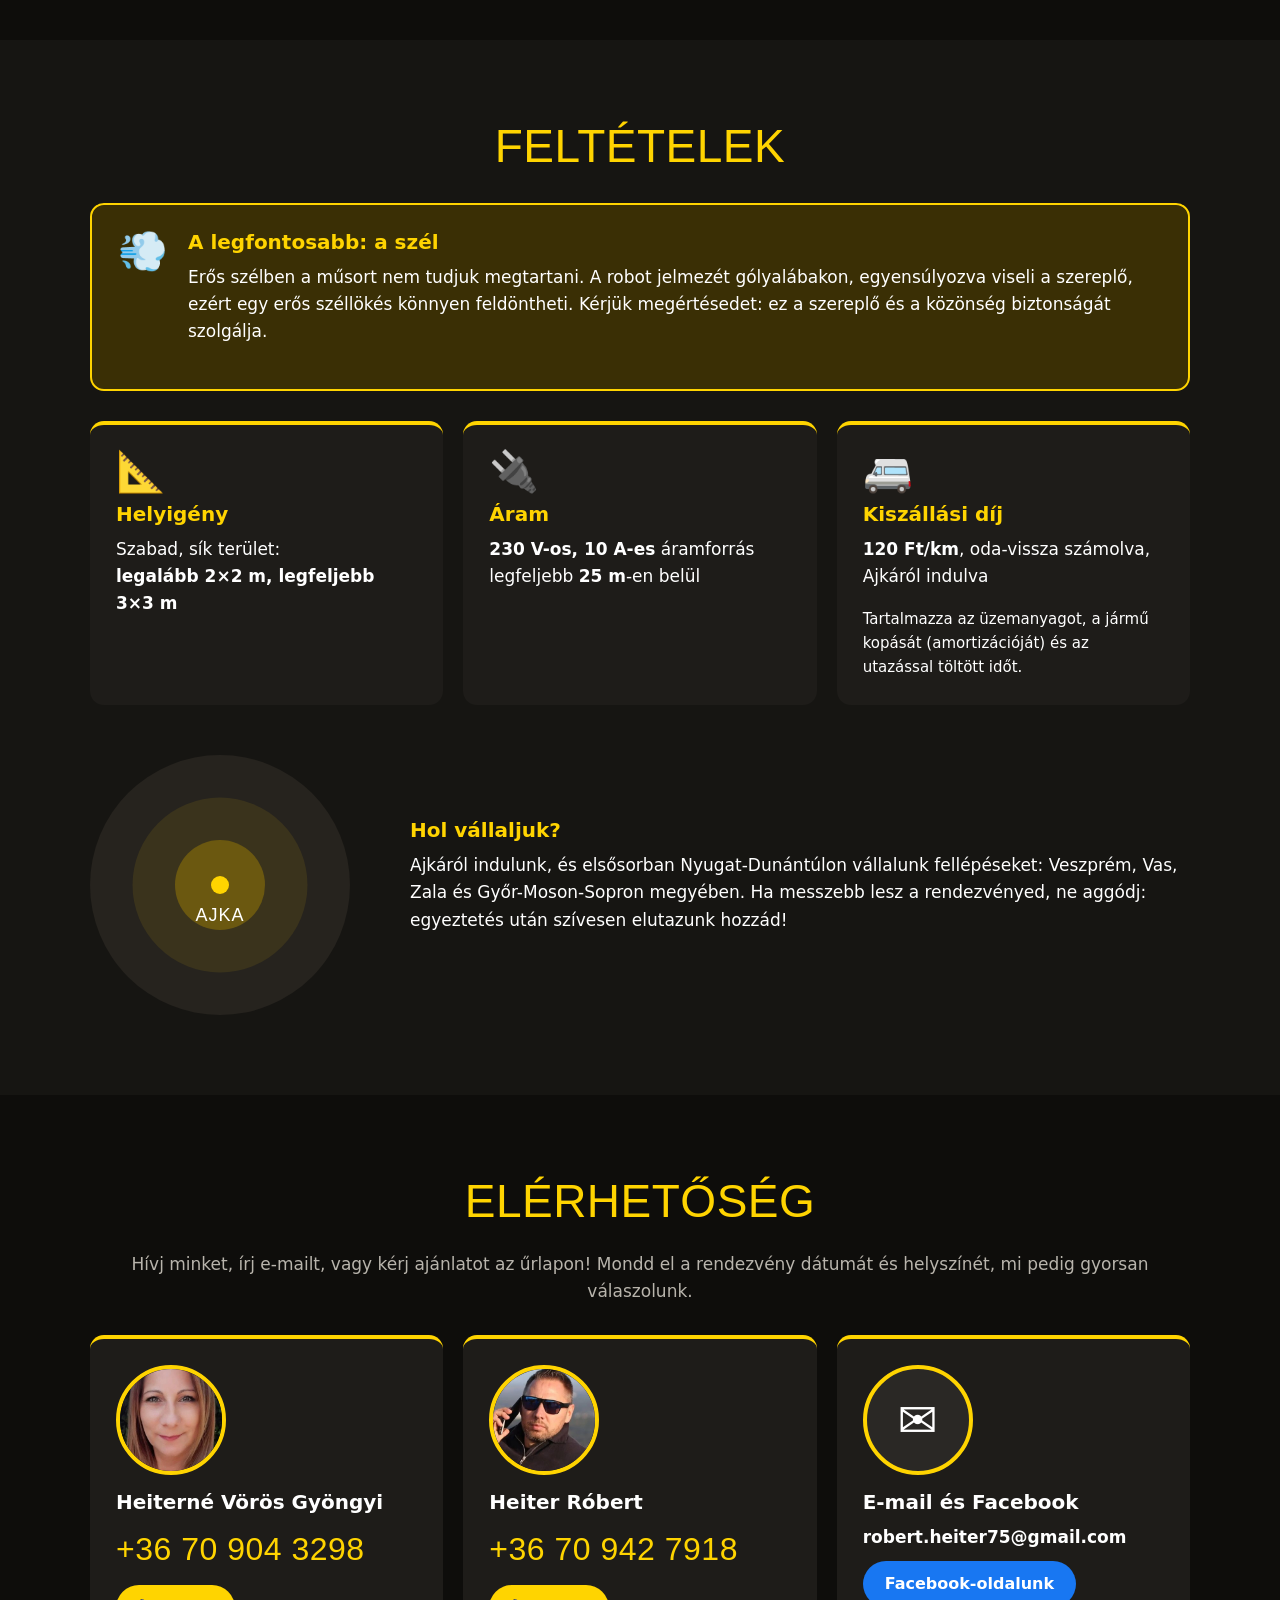
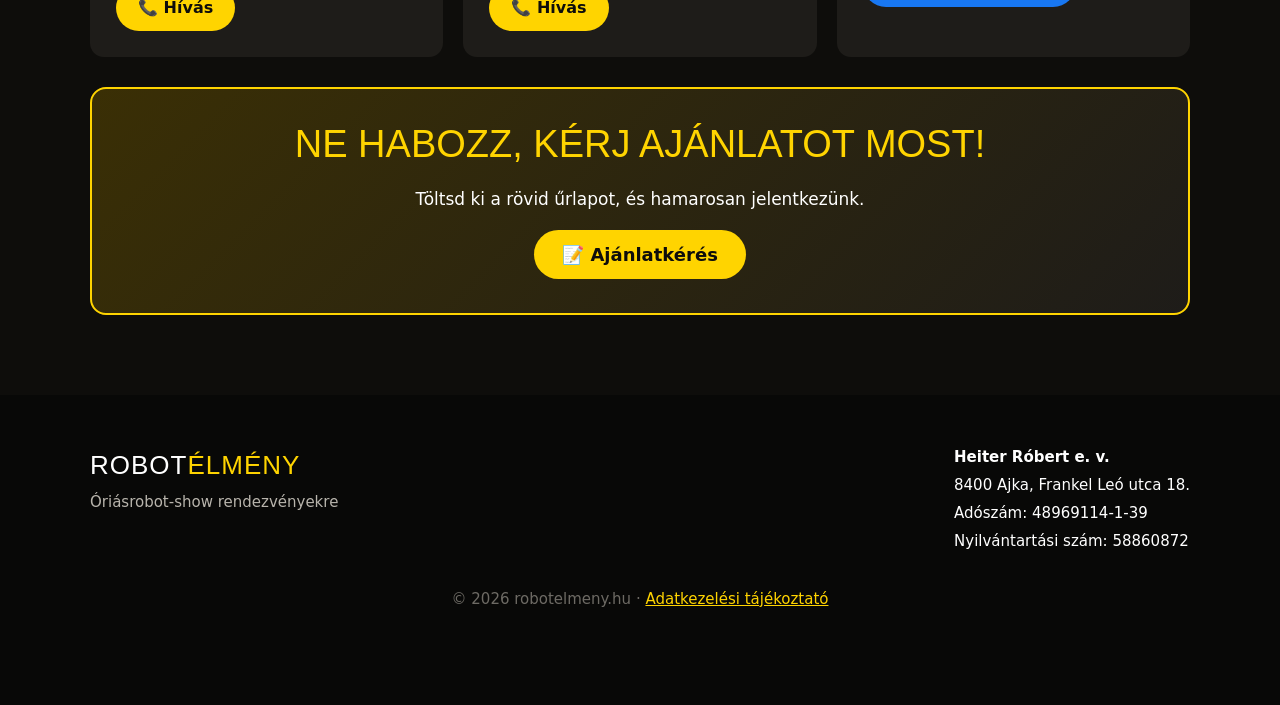
==== commit a9825439: "Nyitókép: a Hívj most / Kérj ajánlatot gombok kivétele Co-Authored-By: Claude Opus 5.5 (1M context) " ====
--- a/index.html
+++ b/index.html
@@ -68,10 +68,6 @@
     <p class="kicker">2,8 méter magas óriásrobot rendezvényekre</p>
     <h1>A klasszikus hős<br><span>életre kel!</span></h1>
     <p class="hero-sub">Űrdongó, a 2,8 méter magas robot – élőben, testközelből!</p>
-    <div class="hero-btns">
-      <a href="tel:+36709427918" class="btn btn-primary">📞 Hívj most</a>
-      <a href="#ajanlatkeres" class="btn btn-ghost" data-open-quote>Kérj ajánlatot</a>
-    </div>
   </div>
 </section>
 
--- a/css/style.css
+++ b/css/style.css
@@ -82,7 +82,6 @@
 .height-ruler.ready .hr-label { animation: hr-fade .5s ease-out 1.1s both; }
 @keyframes hr-grow { from { transform: scaleY(0); } }
 @keyframes hr-fade { from { opacity: 0; } }
-.hero-btns { display: flex; gap: 14px; flex-wrap: wrap; margin-top: 24px; }
 
 /* rólunk */
 .two-col { display: grid; grid-template-columns: 2fr 3fr; gap: 50px; align-items: center; }
